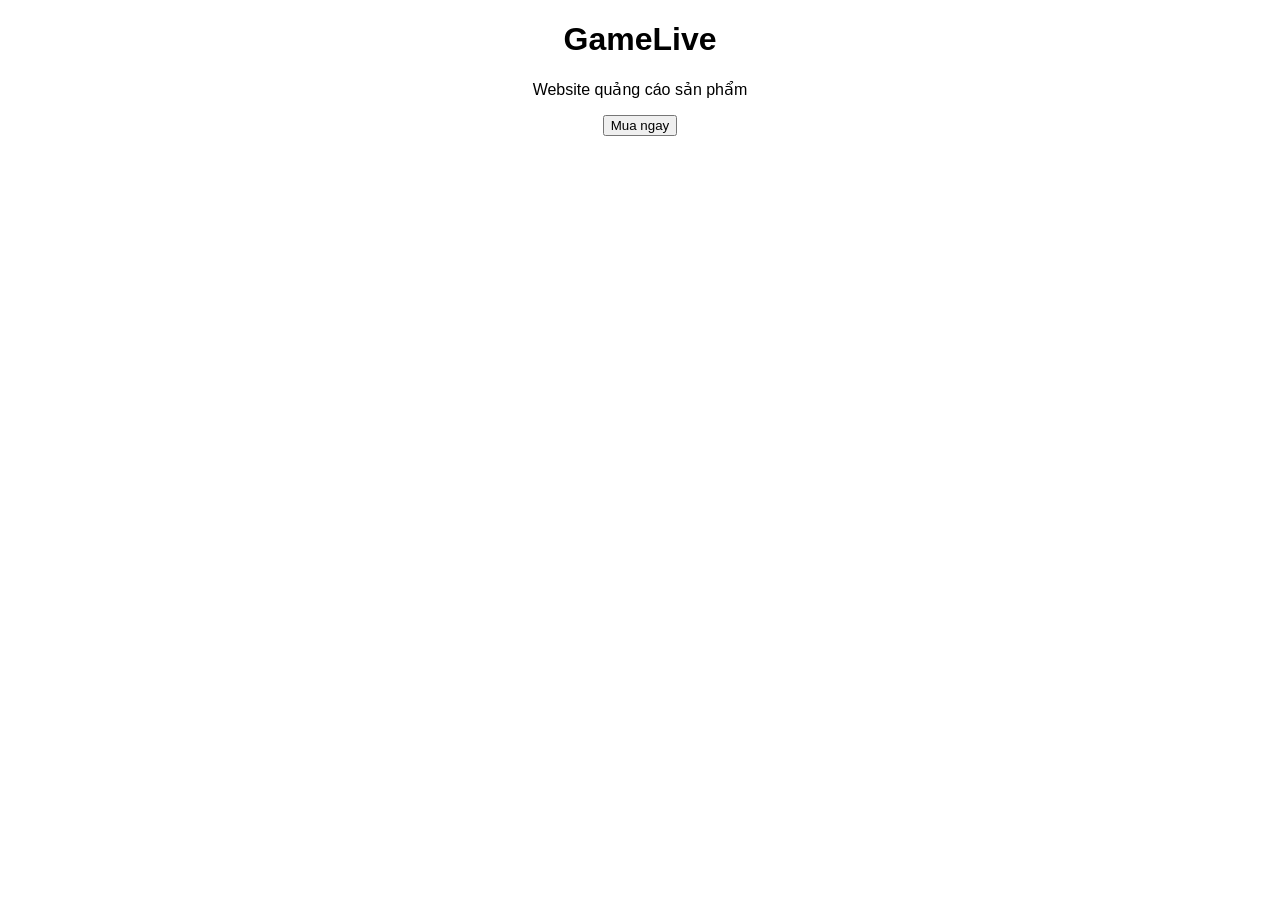
==== index.html @ 89343758 "Add files via upload" ====
<!DOCTYPE html>
<html>
<head>
  <meta charset="utf-8">
  <title>GameLive</title>
</head>
<body style="text-align:center;font-family:Arial;">
  <h1>GameLive</h1>
  <p>Website quảng cáo sản phẩm</p>
  <button onclick="alert('Liên hệ Zalo')">Mua ngay</button>
</body>
</html>
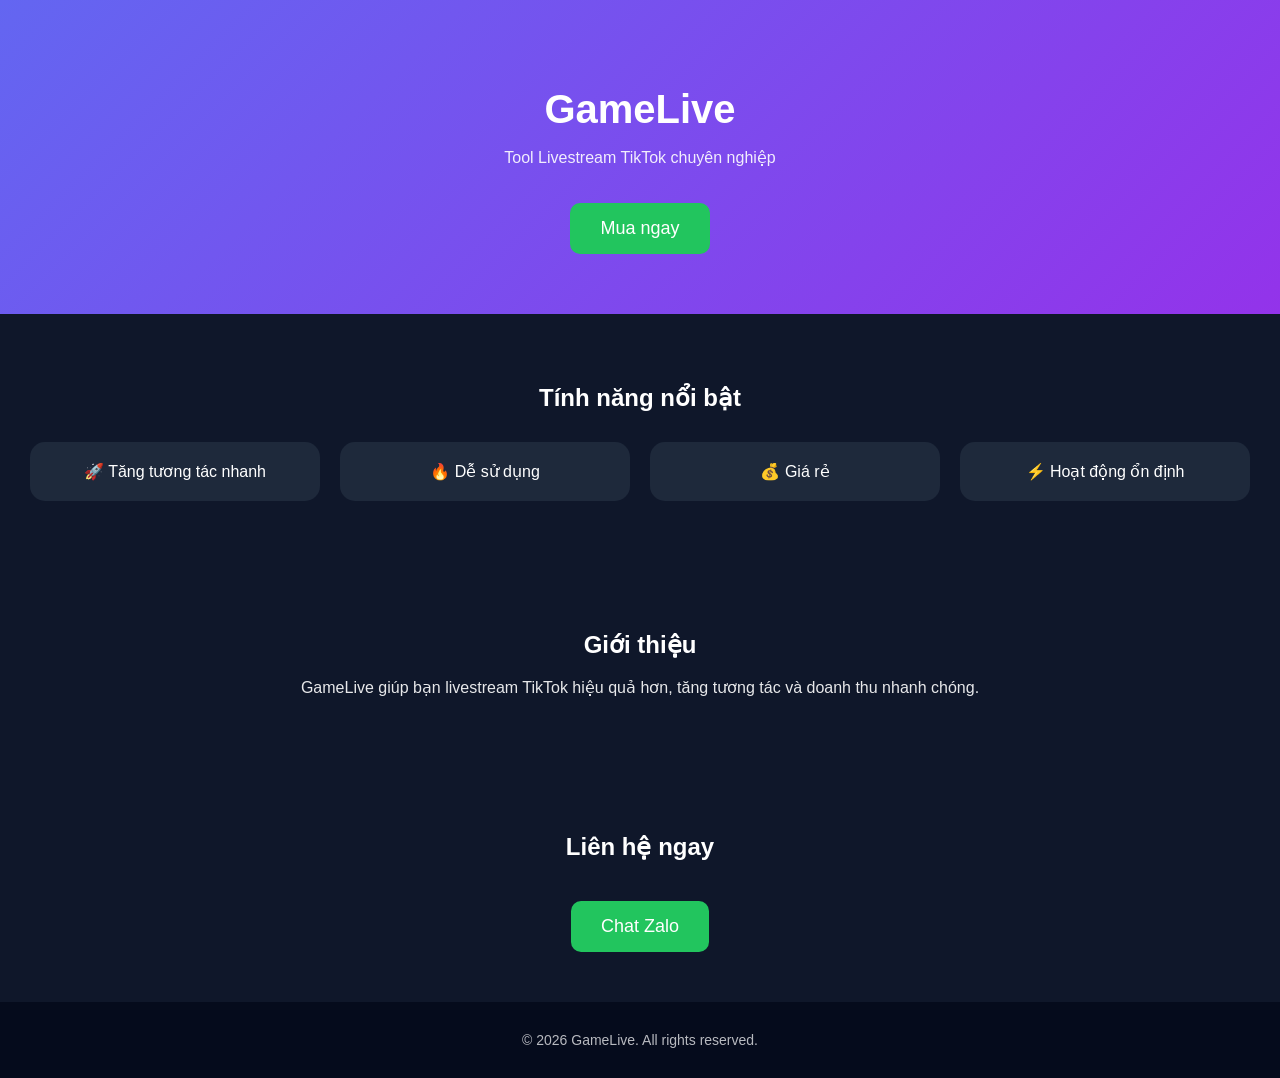
==== commit 8afbcb8c: "Revamp index.html for GameLive website Updated the HTML structure and added styles for a modern layo" ====
--- a/index.html
+++ b/index.html
@@ -1,12 +1,111 @@
 <!DOCTYPE html>
-<html>
+<html lang="vi">
 <head>
-  <meta charset="utf-8">
-  <title>GameLive</title>
+<meta charset="UTF-8">
+<meta name="viewport" content="width=device-width, initial-scale=1.0">
+<title>GameLive - Tool Livestream TikTok</title>
+
+<style>
+body {
+  margin: 0;
+  font-family: Arial, sans-serif;
+  background: #0f172a;
+  color: white;
+  text-align: center;
+}
+
+header {
+  padding: 60px 20px;
+  background: linear-gradient(135deg, #6366f1, #9333ea);
+}
+
+h1 {
+  font-size: 40px;
+  margin-bottom: 10px;
+}
+
+p {
+  opacity: 0.9;
+}
+
+.btn {
+  display: inline-block;
+  margin-top: 20px;
+  padding: 15px 30px;
+  background: #22c55e;
+  color: white;
+  border-radius: 10px;
+  text-decoration: none;
+  font-size: 18px;
+  transition: 0.3s;
+}
+
+.btn:hover {
+  background: #16a34a;
+}
+
+.section {
+  padding: 50px 20px;
+}
+
+.box {
+  background: #1e293b;
+  padding: 20px;
+  margin: 10px;
+  border-radius: 15px;
+}
+
+.features {
+  display: flex;
+  flex-wrap: wrap;
+  justify-content: center;
+}
+
+.features .box {
+  width: 250px;
+}
+
+footer {
+  padding: 30px;
+  background: #020617;
+  font-size: 14px;
+  opacity: 0.7;
+}
+</style>
 </head>
-<body style="text-align:center;font-family:Arial;">
+
+<body>
+
+<header>
   <h1>GameLive</h1>
-  <p>Website quảng cáo sản phẩm</p>
-  <button onclick="alert('Liên hệ Zalo')">Mua ngay</button>
+  <p>Tool Livestream TikTok chuyên nghiệp</p>
+  <a class="btn" href="https://zalo.me/YOUR_ZALO">Mua ngay</a>
+</header>
+
+<section class="section">
+  <h2>Tính năng nổi bật</h2>
+
+  <div class="features">
+    <div class="box">🚀 Tăng tương tác nhanh</div>
+    <div class="box">🔥 Dễ sử dụng</div>
+    <div class="box">💰 Giá rẻ</div>
+    <div class="box">⚡ Hoạt động ổn định</div>
+  </div>
+</section>
+
+<section class="section">
+  <h2>Giới thiệu</h2>
+  <p>GameLive giúp bạn livestream TikTok hiệu quả hơn, tăng tương tác và doanh thu nhanh chóng.</p>
+</section>
+
+<section class="section">
+  <h2>Liên hệ ngay</h2>
+  <a class="btn" href="https://zalo.me/YOUR_ZALO">Chat Zalo</a>
+</section>
+
+<footer>
+  © 2026 GameLive. All rights reserved.
+</footer>
+
 </body>
-</html>+</html>
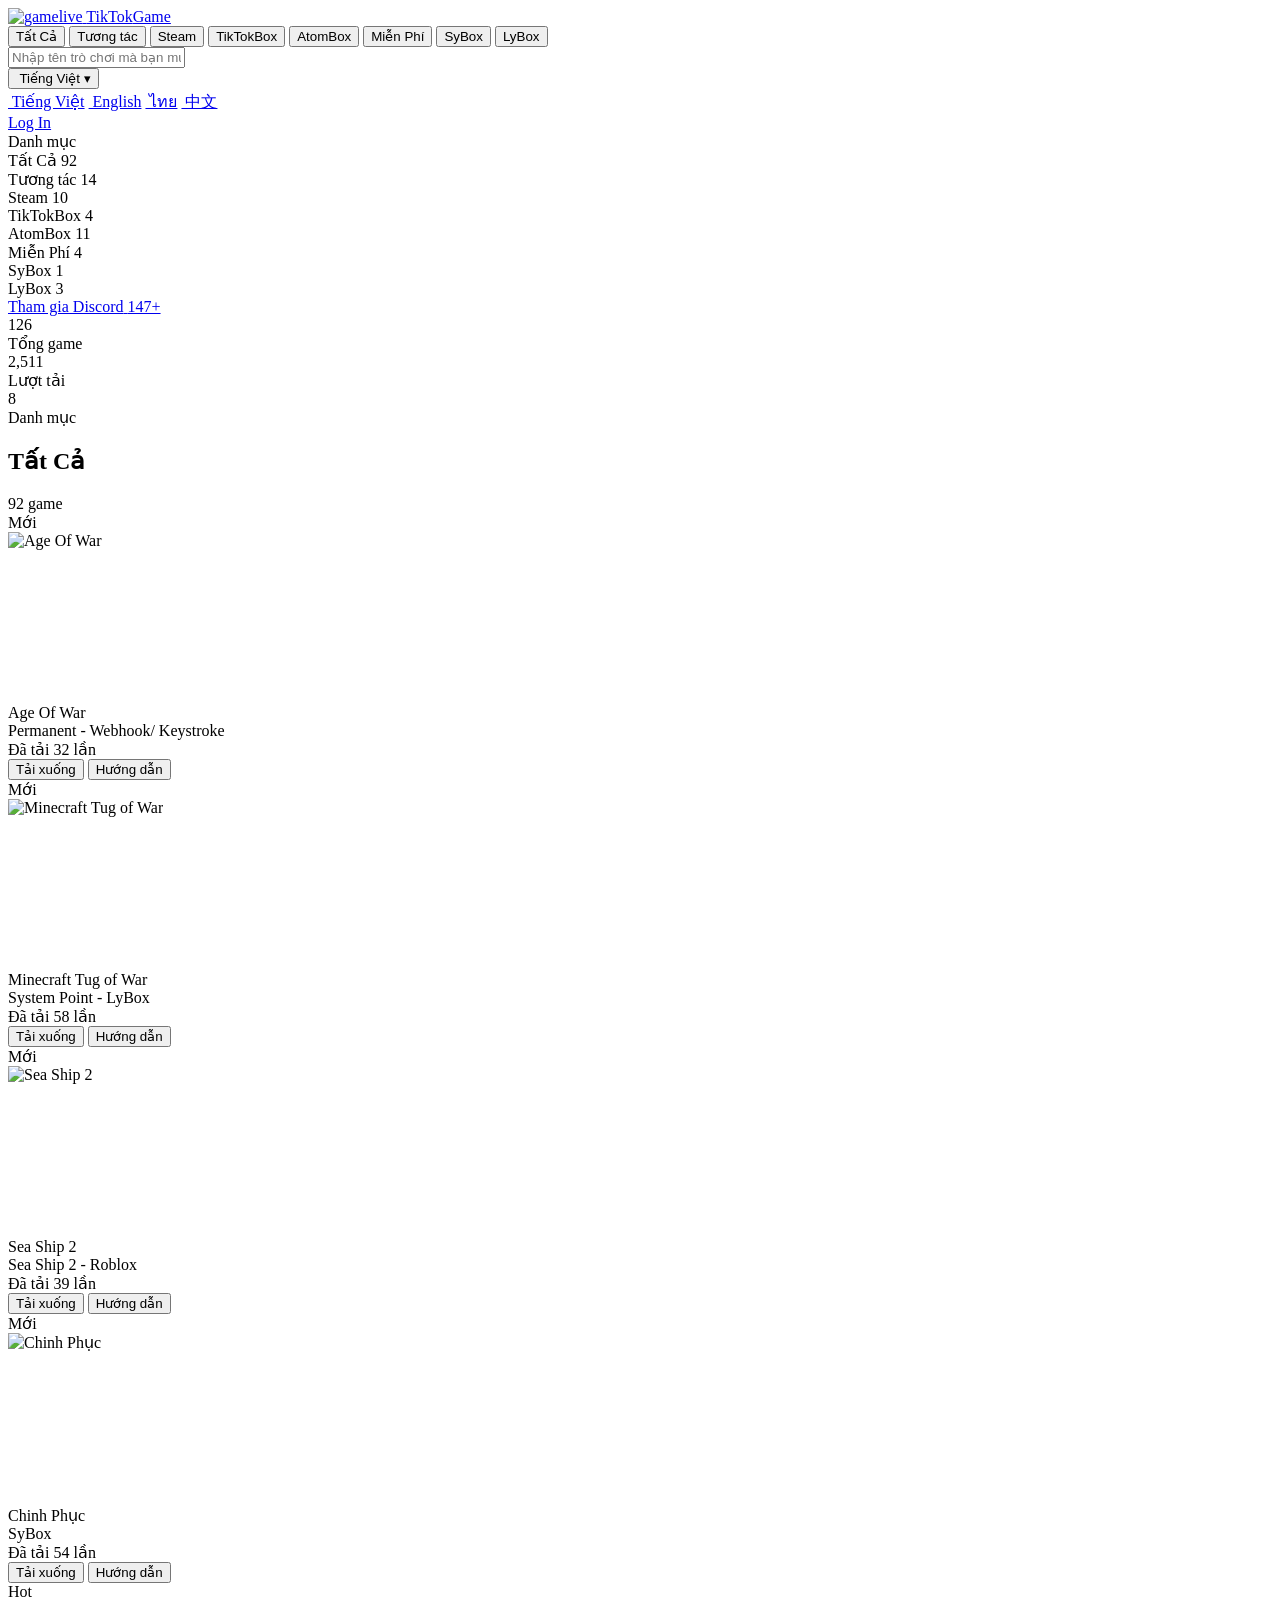
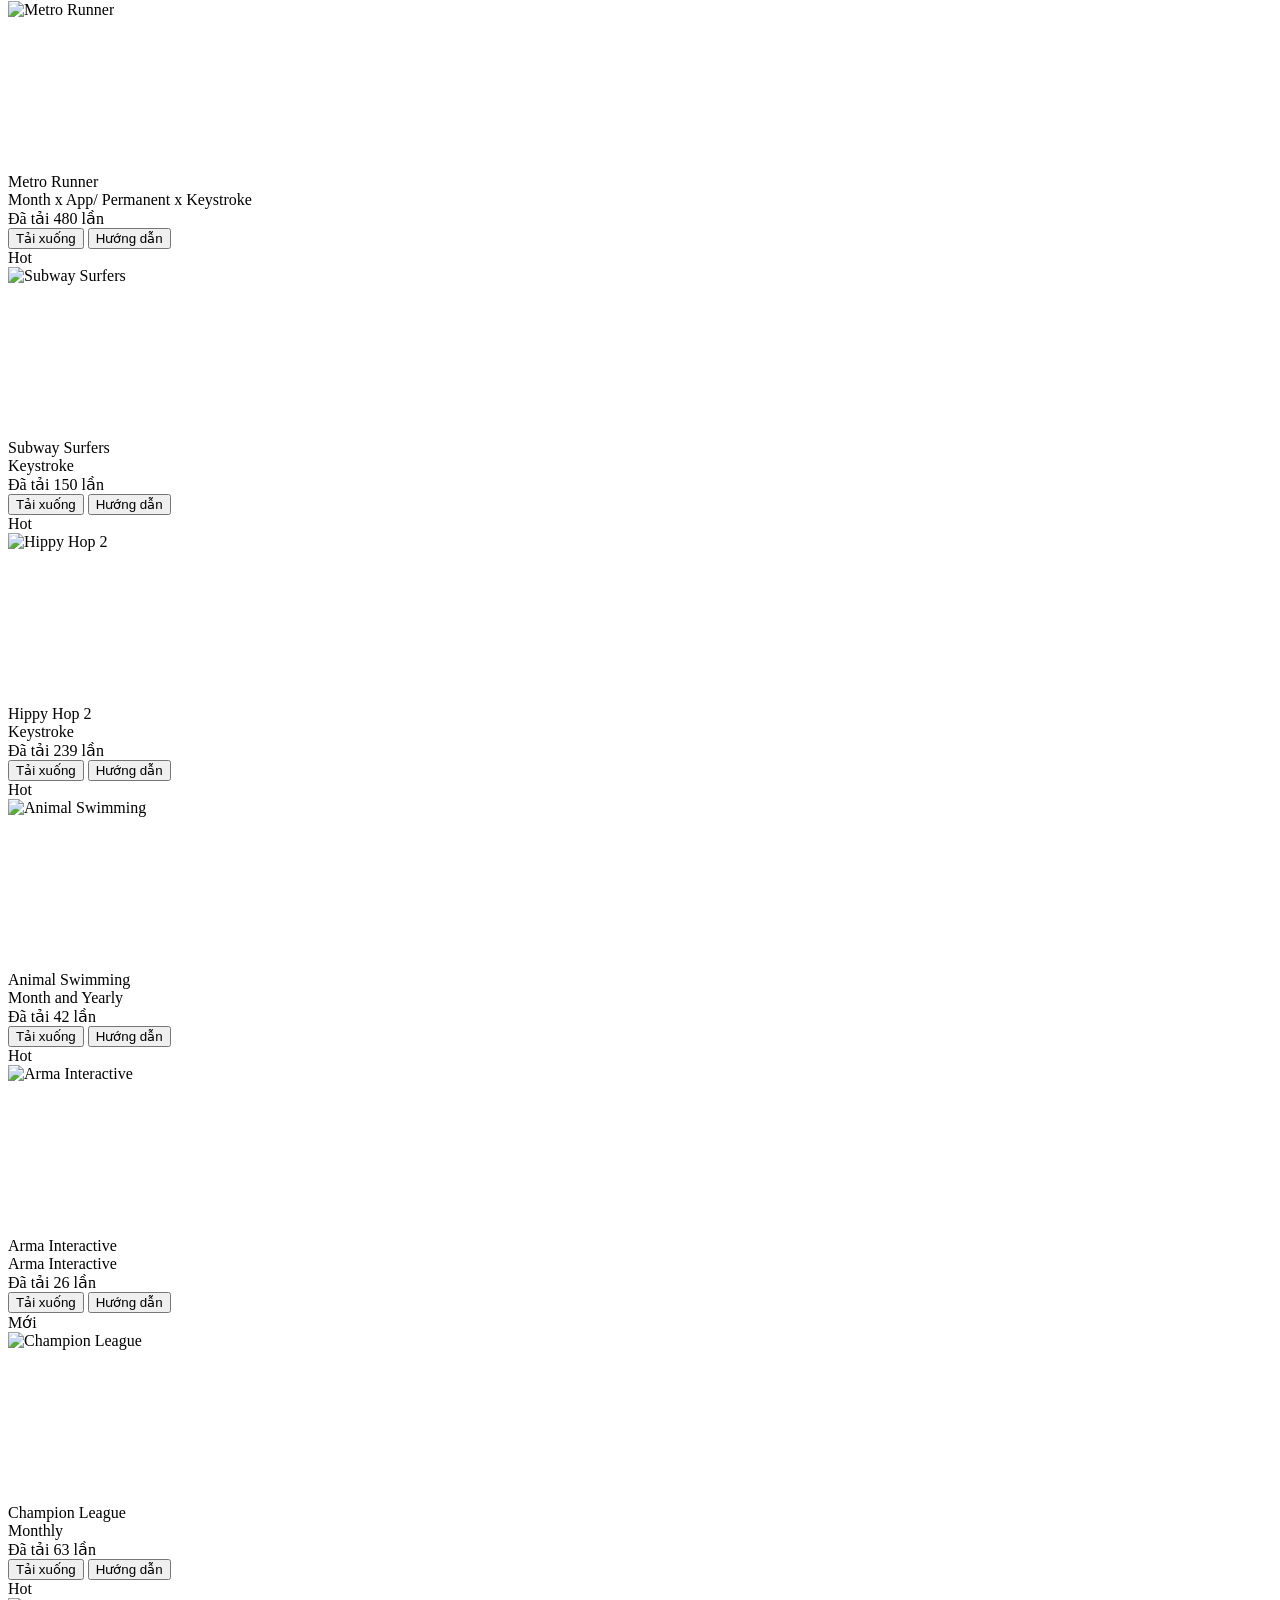
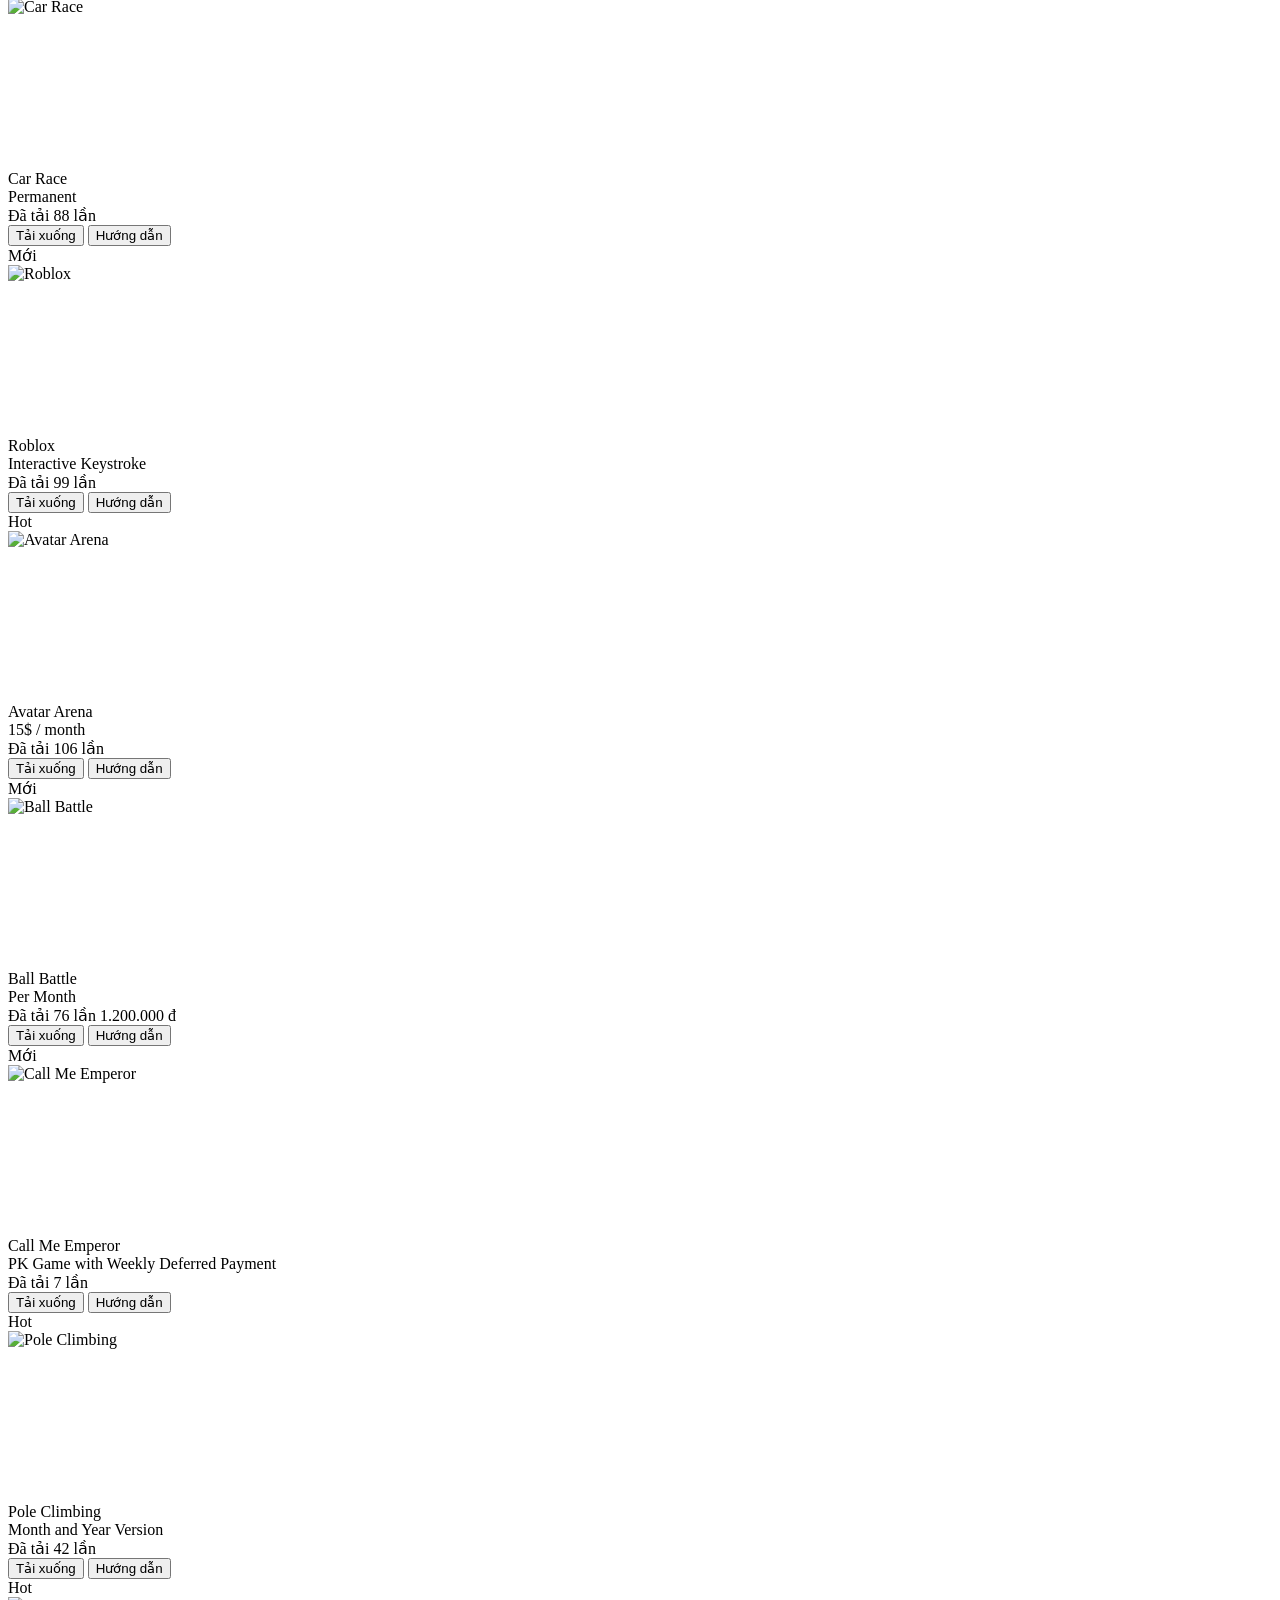
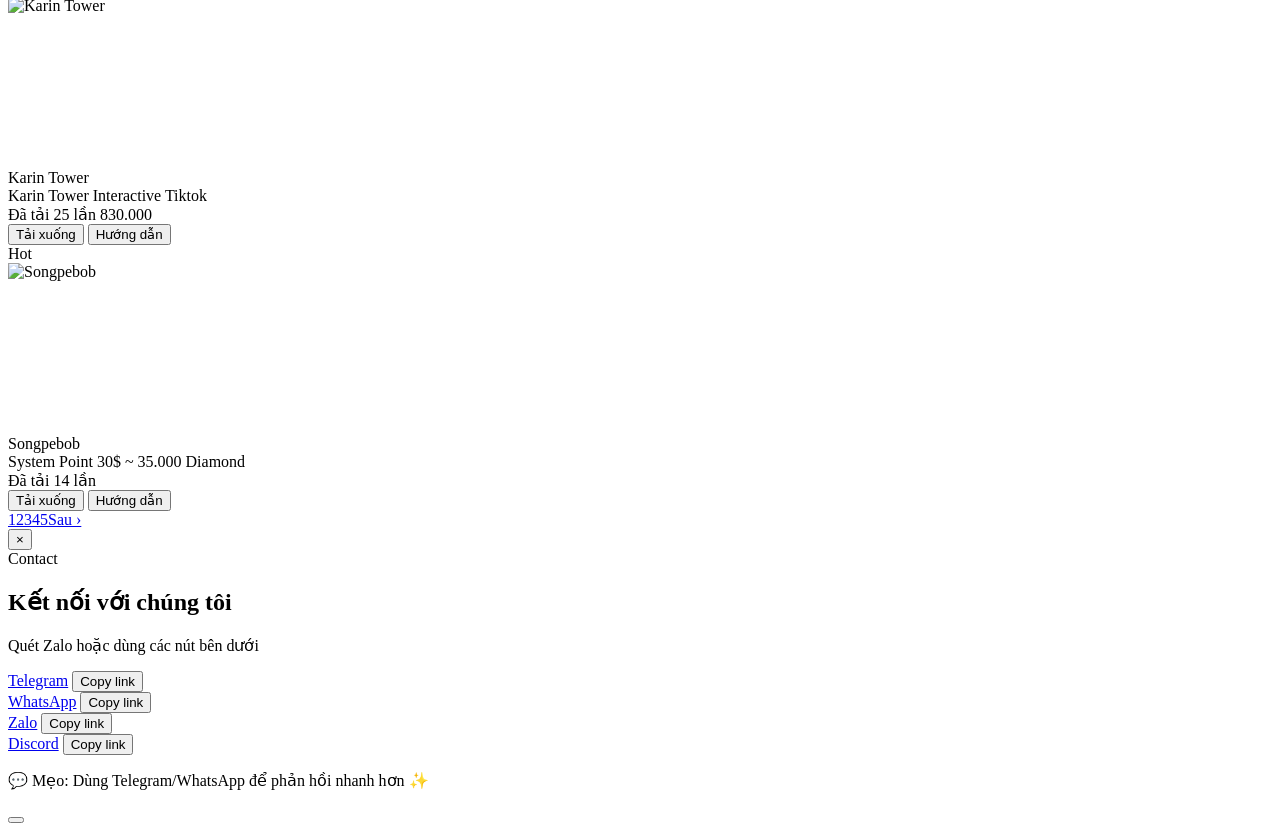
==== commit 1b986405: "FF DF" ====
--- a/index.html
+++ b/index.html
@@ -1,111 +1,1760 @@
-<!DOCTYPE html>
-<html lang="vi">
-<head>
-<meta charset="UTF-8">
-<meta name="viewport" content="width=device-width, initial-scale=1.0">
-<title>GameLive - Tool Livestream TikTok</title>
-
-<style>
-body {
-  margin: 0;
-  font-family: Arial, sans-serif;
-  background: #0f172a;
-  color: white;
-  text-align: center;
-}
-
-header {
-  padding: 60px 20px;
-  background: linear-gradient(135deg, #6366f1, #9333ea);
-}
-
-h1 {
-  font-size: 40px;
-  margin-bottom: 10px;
-}
-
-p {
-  opacity: 0.9;
-}
-
-.btn {
-  display: inline-block;
-  margin-top: 20px;
-  padding: 15px 30px;
-  background: #22c55e;
-  color: white;
-  border-radius: 10px;
-  text-decoration: none;
-  font-size: 18px;
-  transition: 0.3s;
-}
-
-.btn:hover {
-  background: #16a34a;
-}
-
-.section {
-  padding: 50px 20px;
-}
-
-.box {
-  background: #1e293b;
-  padding: 20px;
-  margin: 10px;
-  border-radius: 15px;
-}
-
-.features {
-  display: flex;
-  flex-wrap: wrap;
-  justify-content: center;
-}
-
-.features .box {
-  width: 250px;
-}
-
-footer {
-  padding: 30px;
-  background: #020617;
-  font-size: 14px;
-  opacity: 0.7;
-}
-</style>
-</head>
-
-<body>
-
-<header>
-  <h1>GameLive</h1>
-  <p>Tool Livestream TikTok chuyên nghiệp</p>
-  <a class="btn" href="https://zalo.me/YOUR_ZALO">Mua ngay</a>
-</header>
-
-<section class="section">
-  <h2>Tính năng nổi bật</h2>
-
-  <div class="features">
-    <div class="box">🚀 Tăng tương tác nhanh</div>
-    <div class="box">🔥 Dễ sử dụng</div>
-    <div class="box">💰 Giá rẻ</div>
-    <div class="box">⚡ Hoạt động ổn định</div>
-  </div>
-</section>
-
-<section class="section">
-  <h2>Giới thiệu</h2>
-  <p>GameLive giúp bạn livestream TikTok hiệu quả hơn, tăng tương tác và doanh thu nhanh chóng.</p>
-</section>
-
-<section class="section">
-  <h2>Liên hệ ngay</h2>
-  <a class="btn" href="https://zalo.me/YOUR_ZALO">Chat Zalo</a>
-</section>
-
-<footer>
-  © 2026 GameLive. All rights reserved.
-</footer>
-
-</body>
-</html>
+<!DOCTYPE html>
+<!-- saved from url=(0035)https://gamelive.vn/?category=all -->
+<html lang="vi" data-yd-content-ready="true"><head><meta http-equiv="Content-Type" content="text/html; charset=UTF-8">
+
+<meta name="viewport" content="width=device-width, initial-scale=1, maximum-scale=5, user-scalable=yes">
+<meta name="theme-color" content="#0a0e17">
+<title>TikTok Interactive Games - Play &amp; Stream Together</title>
+<meta name="description" content="Discover fun and engaging interactive games on TikTok - where streamers and audiences play together in real time.">
+<meta property="og:url" content="https://gamelive.vn">
+<meta property="og:type" content="website">
+<meta property="og:title" content="TikTok Interactive Games">
+<link rel="preconnect" href="https://cdnjs.cloudflare.com/">
+<link rel="preconnect" href="https://fonts.googleapis.com/">
+<link href="https://gamelive.vn/images/favicon.ico" rel="icon" type="image/x-icon">
+<link href="./TikTok Interactive Games - Play &amp; Stream Together_files/all.min.css" rel="stylesheet">
+<link href="./TikTok Interactive Games - Play &amp; Stream Together_files/contact-popup.css" rel="stylesheet">
+<link href="./TikTok Interactive Games - Play &amp; Stream Together_files/css2" rel="stylesheet">
+<link href="./TikTok Interactive Games - Play &amp; Stream Together_files/theme-pro.css" rel="stylesheet">
+<style>
+:root { --accent: #00d4aa; }
+* { box-sizing: border-box; -webkit-tap-highlight-color: transparent; }
+</style>
+<script src="chrome-extension://oglffgiaiekgeicdgkdlnlkhliajdlja/injectScript.js"></script><style>body.swal2-shown:not(.swal2-no-backdrop,.swal2-toast-shown){overflow:hidden}body.swal2-height-auto{height:auto !important}body.swal2-no-backdrop .swal2-container{background-color:rgba(0,0,0,0) !important;pointer-events:none}body.swal2-no-backdrop .swal2-container .swal2-popup{pointer-events:all}body.swal2-no-backdrop .swal2-container .swal2-modal{box-shadow:0 0 10px rgba(0,0,0,.4)}body.swal2-toast-shown .swal2-container{box-sizing:border-box;width:360px;max-width:100%;background-color:rgba(0,0,0,0);pointer-events:none}body.swal2-toast-shown .swal2-container.swal2-top{inset:0 auto auto 50%;transform:translateX(-50%)}body.swal2-toast-shown .swal2-container.swal2-top-end,body.swal2-toast-shown .swal2-container.swal2-top-right{inset:0 0 auto auto}body.swal2-toast-shown .swal2-container.swal2-top-start,body.swal2-toast-shown .swal2-container.swal2-top-left{inset:0 auto auto 0}body.swal2-toast-shown .swal2-container.swal2-center-start,body.swal2-toast-shown .swal2-container.swal2-center-left{inset:50% auto auto 0;transform:translateY(-50%)}body.swal2-toast-shown .swal2-container.swal2-center{inset:50% auto auto 50%;transform:translate(-50%, -50%)}body.swal2-toast-shown .swal2-container.swal2-center-end,body.swal2-toast-shown .swal2-container.swal2-center-right{inset:50% 0 auto auto;transform:translateY(-50%)}body.swal2-toast-shown .swal2-container.swal2-bottom-start,body.swal2-toast-shown .swal2-container.swal2-bottom-left{inset:auto auto 0 0}body.swal2-toast-shown .swal2-container.swal2-bottom{inset:auto auto 0 50%;transform:translateX(-50%)}body.swal2-toast-shown .swal2-container.swal2-bottom-end,body.swal2-toast-shown .swal2-container.swal2-bottom-right{inset:auto 0 0 auto}@media print{body.swal2-shown:not(.swal2-no-backdrop,.swal2-toast-shown){overflow-y:scroll !important}body.swal2-shown:not(.swal2-no-backdrop,.swal2-toast-shown)>[aria-hidden=true]{display:none}body.swal2-shown:not(.swal2-no-backdrop,.swal2-toast-shown) .swal2-container{position:static !important}}div:where(.swal2-container){display:grid;position:fixed;z-index:1060;inset:0;box-sizing:border-box;grid-template-areas:"top-start     top            top-end" "center-start  center         center-end" "bottom-start  bottom-center  bottom-end";grid-template-rows:minmax(min-content, auto) minmax(min-content, auto) minmax(min-content, auto);height:100%;padding:.625em;overflow-x:hidden;transition:background-color .1s;-webkit-overflow-scrolling:touch}div:where(.swal2-container).swal2-backdrop-show,div:where(.swal2-container).swal2-noanimation{background:rgba(0,0,0,.4)}div:where(.swal2-container).swal2-backdrop-hide{background:rgba(0,0,0,0) !important}div:where(.swal2-container).swal2-top-start,div:where(.swal2-container).swal2-center-start,div:where(.swal2-container).swal2-bottom-start{grid-template-columns:minmax(0, 1fr) auto auto}div:where(.swal2-container).swal2-top,div:where(.swal2-container).swal2-center,div:where(.swal2-container).swal2-bottom{grid-template-columns:auto minmax(0, 1fr) auto}div:where(.swal2-container).swal2-top-end,div:where(.swal2-container).swal2-center-end,div:where(.swal2-container).swal2-bottom-end{grid-template-columns:auto auto minmax(0, 1fr)}div:where(.swal2-container).swal2-top-start>.swal2-popup{align-self:start}div:where(.swal2-container).swal2-top>.swal2-popup{grid-column:2;place-self:start center}div:where(.swal2-container).swal2-top-end>.swal2-popup,div:where(.swal2-container).swal2-top-right>.swal2-popup{grid-column:3;place-self:start end}div:where(.swal2-container).swal2-center-start>.swal2-popup,div:where(.swal2-container).swal2-center-left>.swal2-popup{grid-row:2;align-self:center}div:where(.swal2-container).swal2-center>.swal2-popup{grid-column:2;grid-row:2;place-self:center center}div:where(.swal2-container).swal2-center-end>.swal2-popup,div:where(.swal2-container).swal2-center-right>.swal2-popup{grid-column:3;grid-row:2;place-self:center end}div:where(.swal2-container).swal2-bottom-start>.swal2-popup,div:where(.swal2-container).swal2-bottom-left>.swal2-popup{grid-column:1;grid-row:3;align-self:end}div:where(.swal2-container).swal2-bottom>.swal2-popup{grid-column:2;grid-row:3;place-self:end center}div:where(.swal2-container).swal2-bottom-end>.swal2-popup,div:where(.swal2-container).swal2-bottom-right>.swal2-popup{grid-column:3;grid-row:3;place-self:end end}div:where(.swal2-container).swal2-grow-row>.swal2-popup,div:where(.swal2-container).swal2-grow-fullscreen>.swal2-popup{grid-column:1/4;width:100%}div:where(.swal2-container).swal2-grow-column>.swal2-popup,div:where(.swal2-container).swal2-grow-fullscreen>.swal2-popup{grid-row:1/4;align-self:stretch}div:where(.swal2-container).swal2-no-transition{transition:none !important}div:where(.swal2-container) div:where(.swal2-popup){display:none;position:relative;box-sizing:border-box;grid-template-columns:minmax(0, 100%);width:32em;max-width:100%;padding:0 0 1.25em;border:none;border-radius:5px;background:#fff;color:hsl(0,0%,33%);font-family:inherit;font-size:1rem}div:where(.swal2-container) div:where(.swal2-popup):focus{outline:none}div:where(.swal2-container) div:where(.swal2-popup).swal2-loading{overflow-y:hidden}div:where(.swal2-container) div:where(.swal2-popup).swal2-draggable{cursor:grab}div:where(.swal2-container) div:where(.swal2-popup).swal2-draggable div:where(.swal2-icon){cursor:grab}div:where(.swal2-container) div:where(.swal2-popup).swal2-dragging{cursor:grabbing}div:where(.swal2-container) div:where(.swal2-popup).swal2-dragging div:where(.swal2-icon){cursor:grabbing}div:where(.swal2-container) h2:where(.swal2-title){position:relative;max-width:100%;margin:0;padding:.8em 1em 0;color:inherit;font-size:1.875em;font-weight:600;text-align:center;text-transform:none;word-wrap:break-word;cursor:initial}div:where(.swal2-container) div:where(.swal2-actions){display:flex;z-index:1;box-sizing:border-box;flex-wrap:wrap;align-items:center;justify-content:center;width:auto;margin:1.25em auto 0;padding:0}div:where(.swal2-container) div:where(.swal2-actions):not(.swal2-loading) .swal2-styled[disabled]{opacity:.4}div:where(.swal2-container) div:where(.swal2-actions):not(.swal2-loading) .swal2-styled:hover{background-image:linear-gradient(rgba(0, 0, 0, 0.1), rgba(0, 0, 0, 0.1))}div:where(.swal2-container) div:where(.swal2-actions):not(.swal2-loading) .swal2-styled:active{background-image:linear-gradient(rgba(0, 0, 0, 0.2), rgba(0, 0, 0, 0.2))}div:where(.swal2-container) div:where(.swal2-loader){display:none;align-items:center;justify-content:center;width:2.2em;height:2.2em;margin:0 1.875em;animation:swal2-rotate-loading 1.5s linear 0s infinite normal;border-width:.25em;border-style:solid;border-radius:100%;border-color:#2778c4 rgba(0,0,0,0) #2778c4 rgba(0,0,0,0)}div:where(.swal2-container) button:where(.swal2-styled){margin:.3125em;padding:.625em 1.1em;transition:box-shadow .1s;box-shadow:0 0 0 3px rgba(0,0,0,0);font-weight:500}div:where(.swal2-container) button:where(.swal2-styled):not([disabled]){cursor:pointer}div:where(.swal2-container) button:where(.swal2-styled):where(.swal2-confirm){border:0;border-radius:.25em;background:initial;background-color:#7066e0;color:#fff;font-size:1em}div:where(.swal2-container) button:where(.swal2-styled):where(.swal2-confirm):focus-visible{box-shadow:0 0 0 3px rgba(112,102,224,.5)}div:where(.swal2-container) button:where(.swal2-styled):where(.swal2-deny){border:0;border-radius:.25em;background:initial;background-color:#dc3741;color:#fff;font-size:1em}div:where(.swal2-container) button:where(.swal2-styled):where(.swal2-deny):focus-visible{box-shadow:0 0 0 3px rgba(220,55,65,.5)}div:where(.swal2-container) button:where(.swal2-styled):where(.swal2-cancel){border:0;border-radius:.25em;background:initial;background-color:#6e7881;color:#fff;font-size:1em}div:where(.swal2-container) button:where(.swal2-styled):where(.swal2-cancel):focus-visible{box-shadow:0 0 0 3px rgba(110,120,129,.5)}div:where(.swal2-container) button:where(.swal2-styled).swal2-default-outline:focus-visible{box-shadow:0 0 0 3px rgba(100,150,200,.5)}div:where(.swal2-container) button:where(.swal2-styled):focus-visible{outline:none}div:where(.swal2-container) button:where(.swal2-styled)::-moz-focus-inner{border:0}div:where(.swal2-container) div:where(.swal2-footer){margin:1em 0 0;padding:1em 1em 0;border-top:1px solid #eee;color:inherit;font-size:1em;text-align:center;cursor:initial}div:where(.swal2-container) .swal2-timer-progress-bar-container{position:absolute;right:0;bottom:0;left:0;grid-column:auto !important;overflow:hidden;border-bottom-right-radius:5px;border-bottom-left-radius:5px}div:where(.swal2-container) div:where(.swal2-timer-progress-bar){width:100%;height:.25em;background:rgba(0,0,0,.2)}div:where(.swal2-container) img:where(.swal2-image){max-width:100%;margin:2em auto 1em;cursor:initial}div:where(.swal2-container) button:where(.swal2-close){z-index:2;align-items:center;justify-content:center;width:1.2em;height:1.2em;margin-top:0;margin-right:0;margin-bottom:-1.2em;padding:0;overflow:hidden;transition:color .1s,box-shadow .1s;border:none;border-radius:5px;background:rgba(0,0,0,0);color:#ccc;font-family:monospace;font-size:2.5em;cursor:pointer;justify-self:end}div:where(.swal2-container) button:where(.swal2-close):hover{transform:none;background:rgba(0,0,0,0);color:#f27474}div:where(.swal2-container) button:where(.swal2-close):focus-visible{outline:none;box-shadow:inset 0 0 0 3px rgba(100,150,200,.5)}div:where(.swal2-container) button:where(.swal2-close)::-moz-focus-inner{border:0}div:where(.swal2-container) div:where(.swal2-html-container){z-index:1;justify-content:center;margin:0;padding:1em 1.6em .3em;overflow:auto;color:inherit;font-size:1.125em;font-weight:normal;line-height:normal;text-align:center;word-wrap:break-word;word-break:break-word;cursor:initial}div:where(.swal2-container) input:where(.swal2-input),div:where(.swal2-container) input:where(.swal2-file),div:where(.swal2-container) textarea:where(.swal2-textarea),div:where(.swal2-container) select:where(.swal2-select),div:where(.swal2-container) div:where(.swal2-radio),div:where(.swal2-container) label:where(.swal2-checkbox){margin:1em 2em 3px}div:where(.swal2-container) input:where(.swal2-input),div:where(.swal2-container) input:where(.swal2-file),div:where(.swal2-container) textarea:where(.swal2-textarea){box-sizing:border-box;width:auto;transition:border-color .1s,box-shadow .1s;border:1px solid hsl(0,0%,85%);border-radius:.1875em;background:rgba(0,0,0,0);box-shadow:inset 0 1px 1px rgba(0,0,0,.06),0 0 0 3px rgba(0,0,0,0);color:inherit;font-size:1.125em}div:where(.swal2-container) input:where(.swal2-input).swal2-inputerror,div:where(.swal2-container) input:where(.swal2-file).swal2-inputerror,div:where(.swal2-container) textarea:where(.swal2-textarea).swal2-inputerror{border-color:#f27474 !important;box-shadow:0 0 2px #f27474 !important}div:where(.swal2-container) input:where(.swal2-input):focus,div:where(.swal2-container) input:where(.swal2-file):focus,div:where(.swal2-container) textarea:where(.swal2-textarea):focus{border:1px solid #b4dbed;outline:none;box-shadow:inset 0 1px 1px rgba(0,0,0,.06),0 0 0 3px rgba(100,150,200,.5)}div:where(.swal2-container) input:where(.swal2-input)::placeholder,div:where(.swal2-container) input:where(.swal2-file)::placeholder,div:where(.swal2-container) textarea:where(.swal2-textarea)::placeholder{color:#ccc}div:where(.swal2-container) .swal2-range{margin:1em 2em 3px;background:#fff}div:where(.swal2-container) .swal2-range input{width:80%}div:where(.swal2-container) .swal2-range output{width:20%;color:inherit;font-weight:600;text-align:center}div:where(.swal2-container) .swal2-range input,div:where(.swal2-container) .swal2-range output{height:2.625em;padding:0;font-size:1.125em;line-height:2.625em}div:where(.swal2-container) .swal2-input{height:2.625em;padding:0 .75em}div:where(.swal2-container) .swal2-file{width:75%;margin-right:auto;margin-left:auto;background:rgba(0,0,0,0);font-size:1.125em}div:where(.swal2-container) .swal2-textarea{height:6.75em;padding:.75em}div:where(.swal2-container) .swal2-select{min-width:50%;max-width:100%;padding:.375em .625em;background:rgba(0,0,0,0);color:inherit;font-size:1.125em}div:where(.swal2-container) .swal2-radio,div:where(.swal2-container) .swal2-checkbox{align-items:center;justify-content:center;background:#fff;color:inherit}div:where(.swal2-container) .swal2-radio label,div:where(.swal2-container) .swal2-checkbox label{margin:0 .6em;font-size:1.125em}div:where(.swal2-container) .swal2-radio input,div:where(.swal2-container) .swal2-checkbox input{flex-shrink:0;margin:0 .4em}div:where(.swal2-container) label:where(.swal2-input-label){display:flex;justify-content:center;margin:1em auto 0}div:where(.swal2-container) div:where(.swal2-validation-message){align-items:center;justify-content:center;margin:1em 0 0;padding:.625em;overflow:hidden;background:hsl(0,0%,94%);color:#666;font-size:1em;font-weight:300}div:where(.swal2-container) div:where(.swal2-validation-message)::before{content:"!";display:inline-block;width:1.5em;min-width:1.5em;height:1.5em;margin:0 .625em;border-radius:50%;background-color:#f27474;color:#fff;font-weight:600;line-height:1.5em;text-align:center}div:where(.swal2-container) .swal2-progress-steps{flex-wrap:wrap;align-items:center;max-width:100%;margin:1.25em auto;padding:0;background:rgba(0,0,0,0);font-weight:600}div:where(.swal2-container) .swal2-progress-steps li{display:inline-block;position:relative}div:where(.swal2-container) .swal2-progress-steps .swal2-progress-step{z-index:20;flex-shrink:0;width:2em;height:2em;border-radius:2em;background:#2778c4;color:#fff;line-height:2em;text-align:center}div:where(.swal2-container) .swal2-progress-steps .swal2-progress-step.swal2-active-progress-step{background:#2778c4}div:where(.swal2-container) .swal2-progress-steps .swal2-progress-step.swal2-active-progress-step~.swal2-progress-step{background:#add8e6;color:#fff}div:where(.swal2-container) .swal2-progress-steps .swal2-progress-step.swal2-active-progress-step~.swal2-progress-step-line{background:#add8e6}div:where(.swal2-container) .swal2-progress-steps .swal2-progress-step-line{z-index:10;flex-shrink:0;width:2.5em;height:.4em;margin:0 -1px;background:#2778c4}div:where(.swal2-icon){position:relative;box-sizing:content-box;justify-content:center;width:5em;height:5em;margin:2.5em auto .6em;border:.25em solid rgba(0,0,0,0);border-radius:50%;border-color:#000;font-family:inherit;line-height:5em;cursor:default;user-select:none}div:where(.swal2-icon) .swal2-icon-content{display:flex;align-items:center;font-size:3.75em}div:where(.swal2-icon).swal2-error{border-color:#f27474;color:#f27474}div:where(.swal2-icon).swal2-error .swal2-x-mark{position:relative;flex-grow:1}div:where(.swal2-icon).swal2-error [class^=swal2-x-mark-line]{display:block;position:absolute;top:2.3125em;width:2.9375em;height:.3125em;border-radius:.125em;background-color:#f27474}div:where(.swal2-icon).swal2-error [class^=swal2-x-mark-line][class$=left]{left:1.0625em;transform:rotate(45deg)}div:where(.swal2-icon).swal2-error [class^=swal2-x-mark-line][class$=right]{right:1em;transform:rotate(-45deg)}div:where(.swal2-icon).swal2-error.swal2-icon-show{animation:swal2-animate-error-icon .5s}div:where(.swal2-icon).swal2-error.swal2-icon-show .swal2-x-mark{animation:swal2-animate-error-x-mark .5s}div:where(.swal2-icon).swal2-warning{border-color:rgb(249.95234375,205.965625,167.74765625);color:#f8bb86}div:where(.swal2-icon).swal2-warning.swal2-icon-show{animation:swal2-animate-error-icon .5s}div:where(.swal2-icon).swal2-warning.swal2-icon-show .swal2-icon-content{animation:swal2-animate-i-mark .5s}div:where(.swal2-icon).swal2-info{border-color:rgb(156.7033492823,224.2822966507,246.2966507177);color:#3fc3ee}div:where(.swal2-icon).swal2-info.swal2-icon-show{animation:swal2-animate-error-icon .5s}div:where(.swal2-icon).swal2-info.swal2-icon-show .swal2-icon-content{animation:swal2-animate-i-mark .8s}div:where(.swal2-icon).swal2-question{border-color:rgb(200.8064516129,217.9677419355,225.1935483871);color:#87adbd}div:where(.swal2-icon).swal2-question.swal2-icon-show{animation:swal2-animate-error-icon .5s}div:where(.swal2-icon).swal2-question.swal2-icon-show .swal2-icon-content{animation:swal2-animate-question-mark .8s}div:where(.swal2-icon).swal2-success{border-color:#a5dc86;color:#a5dc86}div:where(.swal2-icon).swal2-success [class^=swal2-success-circular-line]{position:absolute;width:3.75em;height:7.5em;border-radius:50%}div:where(.swal2-icon).swal2-success [class^=swal2-success-circular-line][class$=left]{top:-0.4375em;left:-2.0635em;transform:rotate(-45deg);transform-origin:3.75em 3.75em;border-radius:7.5em 0 0 7.5em}div:where(.swal2-icon).swal2-success [class^=swal2-success-circular-line][class$=right]{top:-0.6875em;left:1.875em;transform:rotate(-45deg);transform-origin:0 3.75em;border-radius:0 7.5em 7.5em 0}div:where(.swal2-icon).swal2-success .swal2-success-ring{position:absolute;z-index:2;top:-0.25em;left:-0.25em;box-sizing:content-box;width:100%;height:100%;border:.25em solid rgba(165,220,134,.3);border-radius:50%}div:where(.swal2-icon).swal2-success .swal2-success-fix{position:absolute;z-index:1;top:.5em;left:1.625em;width:.4375em;height:5.625em;transform:rotate(-45deg)}div:where(.swal2-icon).swal2-success [class^=swal2-success-line]{display:block;position:absolute;z-index:2;height:.3125em;border-radius:.125em;background-color:#a5dc86}div:where(.swal2-icon).swal2-success [class^=swal2-success-line][class$=tip]{top:2.875em;left:.8125em;width:1.5625em;transform:rotate(45deg)}div:where(.swal2-icon).swal2-success [class^=swal2-success-line][class$=long]{top:2.375em;right:.5em;width:2.9375em;transform:rotate(-45deg)}div:where(.swal2-icon).swal2-success.swal2-icon-show .swal2-success-line-tip{animation:swal2-animate-success-line-tip .75s}div:where(.swal2-icon).swal2-success.swal2-icon-show .swal2-success-line-long{animation:swal2-animate-success-line-long .75s}div:where(.swal2-icon).swal2-success.swal2-icon-show .swal2-success-circular-line-right{animation:swal2-rotate-success-circular-line 4.25s ease-in}[class^=swal2]{-webkit-tap-highlight-color:rgba(0,0,0,0)}.swal2-show{animation:swal2-show .3s}.swal2-hide{animation:swal2-hide .15s forwards}.swal2-noanimation{transition:none}.swal2-scrollbar-measure{position:absolute;top:-9999px;width:50px;height:50px;overflow:scroll}.swal2-rtl .swal2-close{margin-right:initial;margin-left:0}.swal2-rtl .swal2-timer-progress-bar{right:0;left:auto}.swal2-toast{box-sizing:border-box;grid-column:1/4 !important;grid-row:1/4 !important;grid-template-columns:min-content auto min-content;padding:1em;overflow-y:hidden;background:#fff;box-shadow:0 0 1px rgba(0,0,0,.075),0 1px 2px rgba(0,0,0,.075),1px 2px 4px rgba(0,0,0,.075),1px 3px 8px rgba(0,0,0,.075),2px 4px 16px rgba(0,0,0,.075);pointer-events:all}.swal2-toast>*{grid-column:2}.swal2-toast h2:where(.swal2-title){margin:.5em 1em;padding:0;font-size:1em;text-align:initial}.swal2-toast .swal2-loading{justify-content:center}.swal2-toast input:where(.swal2-input){height:2em;margin:.5em;font-size:1em}.swal2-toast .swal2-validation-message{font-size:1em}.swal2-toast div:where(.swal2-footer){margin:.5em 0 0;padding:.5em 0 0;font-size:.8em}.swal2-toast button:where(.swal2-close){grid-column:3/3;grid-row:1/99;align-self:center;width:.8em;height:.8em;margin:0;font-size:2em}.swal2-toast div:where(.swal2-html-container){margin:.5em 1em;padding:0;overflow:initial;font-size:1em;text-align:initial}.swal2-toast div:where(.swal2-html-container):empty{padding:0}.swal2-toast .swal2-loader{grid-column:1;grid-row:1/99;align-self:center;width:2em;height:2em;margin:.25em}.swal2-toast .swal2-icon{grid-column:1;grid-row:1/99;align-self:center;width:2em;min-width:2em;height:2em;margin:0 .5em 0 0}.swal2-toast .swal2-icon .swal2-icon-content{display:flex;align-items:center;font-size:1.8em;font-weight:bold}.swal2-toast .swal2-icon.swal2-success .swal2-success-ring{width:2em;height:2em}.swal2-toast .swal2-icon.swal2-error [class^=swal2-x-mark-line]{top:.875em;width:1.375em}.swal2-toast .swal2-icon.swal2-error [class^=swal2-x-mark-line][class$=left]{left:.3125em}.swal2-toast .swal2-icon.swal2-error [class^=swal2-x-mark-line][class$=right]{right:.3125em}.swal2-toast div:where(.swal2-actions){justify-content:flex-start;height:auto;margin:0;margin-top:.5em;padding:0 .5em}.swal2-toast button:where(.swal2-styled){margin:.25em .5em;padding:.4em .6em;font-size:1em}.swal2-toast .swal2-success{border-color:#a5dc86}.swal2-toast .swal2-success [class^=swal2-success-circular-line]{position:absolute;width:1.6em;height:3em;border-radius:50%}.swal2-toast .swal2-success [class^=swal2-success-circular-line][class$=left]{top:-0.8em;left:-0.5em;transform:rotate(-45deg);transform-origin:2em 2em;border-radius:4em 0 0 4em}.swal2-toast .swal2-success [class^=swal2-success-circular-line][class$=right]{top:-0.25em;left:.9375em;transform-origin:0 1.5em;border-radius:0 4em 4em 0}.swal2-toast .swal2-success .swal2-success-ring{width:2em;height:2em}.swal2-toast .swal2-success .swal2-success-fix{top:0;left:.4375em;width:.4375em;height:2.6875em}.swal2-toast .swal2-success [class^=swal2-success-line]{height:.3125em}.swal2-toast .swal2-success [class^=swal2-success-line][class$=tip]{top:1.125em;left:.1875em;width:.75em}.swal2-toast .swal2-success [class^=swal2-success-line][class$=long]{top:.9375em;right:.1875em;width:1.375em}.swal2-toast .swal2-success.swal2-icon-show .swal2-success-line-tip{animation:swal2-toast-animate-success-line-tip .75s}.swal2-toast .swal2-success.swal2-icon-show .swal2-success-line-long{animation:swal2-toast-animate-success-line-long .75s}.swal2-toast.swal2-show{animation:swal2-toast-show .5s}.swal2-toast.swal2-hide{animation:swal2-toast-hide .1s forwards}@keyframes swal2-show{0%{transform:scale(0.7)}45%{transform:scale(1.05)}80%{transform:scale(0.95)}100%{transform:scale(1)}}@keyframes swal2-hide{0%{transform:scale(1);opacity:1}100%{transform:scale(0.5);opacity:0}}@keyframes swal2-animate-success-line-tip{0%{top:1.1875em;left:.0625em;width:0}54%{top:1.0625em;left:.125em;width:0}70%{top:2.1875em;left:-0.375em;width:3.125em}84%{top:3em;left:1.3125em;width:1.0625em}100%{top:2.8125em;left:.8125em;width:1.5625em}}@keyframes swal2-animate-success-line-long{0%{top:3.375em;right:2.875em;width:0}65%{top:3.375em;right:2.875em;width:0}84%{top:2.1875em;right:0;width:3.4375em}100%{top:2.375em;right:.5em;width:2.9375em}}@keyframes swal2-rotate-success-circular-line{0%{transform:rotate(-45deg)}5%{transform:rotate(-45deg)}12%{transform:rotate(-405deg)}100%{transform:rotate(-405deg)}}@keyframes swal2-animate-error-x-mark{0%{margin-top:1.625em;transform:scale(0.4);opacity:0}50%{margin-top:1.625em;transform:scale(0.4);opacity:0}80%{margin-top:-0.375em;transform:scale(1.15)}100%{margin-top:0;transform:scale(1);opacity:1}}@keyframes swal2-animate-error-icon{0%{transform:rotateX(100deg);opacity:0}100%{transform:rotateX(0deg);opacity:1}}@keyframes swal2-rotate-loading{0%{transform:rotate(0deg)}100%{transform:rotate(360deg)}}@keyframes swal2-animate-question-mark{0%{transform:rotateY(-360deg)}100%{transform:rotateY(0)}}@keyframes swal2-animate-i-mark{0%{transform:rotateZ(45deg);opacity:0}25%{transform:rotateZ(-25deg);opacity:.4}50%{transform:rotateZ(15deg);opacity:.8}75%{transform:rotateZ(-5deg);opacity:1}100%{transform:rotateX(0);opacity:1}}@keyframes swal2-toast-show{0%{transform:translateY(-0.625em) rotateZ(2deg)}33%{transform:translateY(0) rotateZ(-2deg)}66%{transform:translateY(0.3125em) rotateZ(2deg)}100%{transform:translateY(0) rotateZ(0deg)}}@keyframes swal2-toast-hide{100%{transform:rotateZ(1deg);opacity:0}}@keyframes swal2-toast-animate-success-line-tip{0%{top:.5625em;left:.0625em;width:0}54%{top:.125em;left:.125em;width:0}70%{top:.625em;left:-0.25em;width:1.625em}84%{top:1.0625em;left:.75em;width:.5em}100%{top:1.125em;left:.1875em;width:.75em}}@keyframes swal2-toast-animate-success-line-long{0%{top:1.625em;right:1.375em;width:0}65%{top:1.25em;right:.9375em;width:0}84%{top:.9375em;right:0;width:1.125em}100%{top:.9375em;right:.1875em;width:1.375em}}</style><style>.--savior-overlay-transform-reset {
+  transform: none !important;
+}
+.--savior-overlay-z-index-top {
+  z-index: 2147483643 !important;
+}
+.--savior-overlay-position-relative {
+  position: relative;
+}
+.--savior-overlay-position-static {
+  position: static !important;
+}
+.--savior-overlay-overflow-hidden {
+  overflow: hidden !important;
+}
+.--savior-overlay-overflow-x-visible {
+  overflow-x: visible !important;
+}
+.--savior-overlay-overflow-y-visible {
+  overflow-y: visible !important;
+}
+.--savior-overlay-z-index-reset {
+  z-index: auto !important;
+}
+.--savior-overlay-display-none {
+  display: none !important;
+}
+.--savior-overlay-clearfix {
+  clear: both;
+}
+.--savior-overlay-reset-filter {
+  filter: none !important;
+  backdrop-filter: none !important;
+}
+.--savior-tooltip-host {
+  z-index: 9999;
+  position: absolute;
+  top: 0;
+}
+/*Override css styles for Twitch.tv*/
+main.--savior-overlay-z-index-reset {
+  z-index: auto !important;
+}
+.modal__backdrop.--savior-overlay-z-index-reset {
+  position: static !important;
+}
+main.--savior-overlay-z-index-top {
+  z-index: auto !important;
+}
+main.--savior-overlay-z-index-top .channel-root__player-container + div,
+main.--savior-overlay-z-index-top .video-player-hosting-ui__container + div {
+  opacity: 0.1;
+}
+/*Dirty hack for facebook big video page e.g: https://www.facebook.com/abc/videos/...*/
+.--savior-backdrop {
+  position: fixed !important;
+  z-index: 2147483642 !important;
+  top: 0;
+  left: 0;
+  height: 100vh;
+  width: 100vw !important;
+  background-color: rgba(0,0,0,0.9);
+}
+.--savior-overlay-twitter-video-player {
+  position: fixed;
+  width: 80%;
+  height: 80%;
+  top: 10%;
+  left: 10%;
+}
+.--savior-overlay-z-index-reset [class*="DivSideNavContainer"],
+.--savior-overlay-z-index-reset [class*="DivHeaderContainer"],
+.--savior-overlay-z-index-reset [class*="DivBottomContainer"],
+.--savior-overlay-z-index-reset [class*="DivCategoryListWrapper"],
+.--savior-overlay-z-index-reset [data-testid="sidebarColumn"],
+.--savior-overlay-z-index-reset header[role="banner"],
+.--savior-overlay-z-index-reset [data-testid="cellInnerDiv"]:not(.--savior-overlay-z-index-reset),
+.--savior-overlay-z-index-reset [aria-label="Home timeline"]>div:first-child,
+.--savior-overlay-z-index-reset [aria-label="Home timeline"]>div:nth-child(3) {
+  z-index: -1 !important;
+}
+.--savior-overlay-z-index-reset [data-testid="cellInnerDiv"] .--savior-backdrop+div {
+  z-index: 2147483643 !important;
+}
+.--savior-overlay-z-index-reset [data-testid="primaryColumn"]>[aria-label="Home timeline"] {
+  z-index: 0 !important;
+}
+.--savior-overlay-z-index-reset#mtLayer,
+.--savior-overlay-z-index-reset.media-layer {
+  z-index: 3000 !important;
+}
+.--savior-overlay-position-relative [class*="SecBar_secBar_"],
+.--savior-overlay-position-relative .woo-box-flex [class*="Frame_top_"] {
+  z-index: 0 !important;
+}
+.--savior-overlay-position-relative .vue-recycle-scroller__item-view:not(.--savior-overlay-z-index-reset),
+.--savior-overlay-position-relative .woo-panel-main[class*="BackTop_main_"],
+.--savior-overlay-position-relative [class*="Main_side_"] {
+  z-index: -1 !important;
+}
+/* Fix conflict css with zingmp3 */
+.zm-video-modal.--savior-overlay-z-index-reset {
+  position: absolute;
+}
+/* Dirty hack for xvideos99 */
+#page #main.--savior-overlay-z-index-reset {
+  z-index: auto !important;
+}
+/* Overlay for ok.ru */
+#vp_w.--savior-overlay-z-index-reset.media-layer.media-layer__video {
+  overflow-y: hidden;
+  z-index: 2147483643 !important;
+}
+/* Fix missing controller for tv.naver.com */
+.--savior-overlay-z-index-top.rmc_controller,
+.--savior-overlay-z-index-top.rmc_setting_intro,
+.--savior-overlay-z-index-top.rmc_highlight,
+.--savior-overlay-z-index-top.rmc_control_settings {
+  z-index: 2147483644 !important;
+}
+/* Dirty hack for douyi.com */
+.swiper-wrapper.--savior-overlay-z-index-reset .swiper-slide:not(.swiper-slide-active),
+.swiper-wrapper.--savior-overlay-transform-reset .swiper-slide:not(.swiper-slide-active) {
+  display: none;
+}
+.videoWrap + div > div {
+  pointer-events: unset;
+}
+/* Dirty hack for fpt.ai */
+.mfp-wrap.--savior-overlay-z-index-top {
+  position: relative;
+}
+.mfp-wrap.--savior-overlay-z-index-top .mfp-close {
+  display: none;
+}
+.mfp-wrap.--savior-overlay-z-index-top .mfp-content {
+  position: fixed;
+  top: 50%;
+  left: 50%;
+  transform: translate(-50%, -50%);
+}
+section.--savior-overlay-z-index-reset>main[role="main"].--savior-overlay-z-index-reset + nav {
+  z-index: -1 !important;
+}
+section.--savior-overlay-z-index-reset>main[role="main"].--savior-overlay-z-index-reset section.--savior-overlay-z-index-reset div.--savior-overlay-z-index-reset ~ div {
+  position: relative;
+}
+.watching-movie #video-player.--savior-overlay-z-index-top {
+  z-index: 2147483644 !important;
+}
+div[class^="tiktok"].--savior-overlay-z-index-reset {
+  z-index: 2147483644 !important;
+}
+.--savior-lightoff-fix section:not(:has([class*="--savior-overlay-"])),
+.--savior-lightoff-fix section.section_video ~ section {
+  z-index: -1;
+  position: relative;
+}
+.--savior-lightoff-fix header,
+.--savior-lightoff-fix footer,
+.--savior-lightoff-fix .top-header,
+.--savior-lightoff-fix .swiper-container,
+.--savior-lightoff-fix #to_top,
+.--savior-lightoff-fix #button-adblock {
+  z-index: -1 !important;
+}
+@-moz-keyframes fadeIn {
+  from {
+    opacity: 0;
+  }
+  to {
+    opacity: 1;
+  }
+}
+@-webkit-keyframes fadeIn {
+  from {
+    opacity: 0;
+  }
+  to {
+    opacity: 1;
+  }
+}
+@-o-keyframes fadeIn {
+  from {
+    opacity: 0;
+  }
+  to {
+    opacity: 1;
+  }
+}
+@keyframes fadeIn {
+  from {
+    opacity: 0;
+  }
+  to {
+    opacity: 1;
+  }
+}
+</style></head>
+<body>
+
+<!-- ═══════════════════════════════
+     THEME PRO
+═══════════════════════════════ -->
+
+<!-- HEADER -->
+<header class="pro-header">
+  <div class="pro-header-inner">
+    <a href="https://gamelive.vn/" class="pro-logo">
+      <img src="./TikTok Interactive Games - Play &amp; Stream Together_files/logo-tk.png" alt="gamelive" height="26" loading="eager">
+      <span class="pro-logo-text">TikTok<span>Game</span></span>
+    </a>
+
+    <nav class="pro-tabs" id="proTabs">
+            <button class="pro-tab active" data-cat="all">
+        Tất Cả      </button>
+            <button class="pro-tab" data-cat="interactive">
+        Tương tác      </button>
+            <button class="pro-tab" data-cat="steam">
+        Steam      </button>
+            <button class="pro-tab" data-cat="tkbox">
+        TikTokBox      </button>
+            <button class="pro-tab" data-cat="atom">
+        AtomBox      </button>
+            <button class="pro-tab" data-cat="free">
+        Miễn Phí      </button>
+            <button class="pro-tab" data-cat="sybox">
+        SyBox      </button>
+            <button class="pro-tab" data-cat="lybox">
+        LyBox      </button>
+          </nav>
+
+    <div class="pro-header-right">
+      <div class="pro-search">
+        <i class="fas fa-search"></i>
+        <input id="search-input" type="text" placeholder="Nhập tên trò chơi mà bạn muốn tìm kiếm" oninput="searchGames()">
+      </div>
+      <div class="language-selector">
+        <button id="language-btn" aria-label="Language">
+          <img src="./TikTok Interactive Games - Play &amp; Stream Together_files/flag-vietnam.png" alt="" loading="lazy">
+          Tiếng Việt ▾
+        </button>
+        <div id="language-menu" class="language-menu">
+          <a href="https://gamelive.vn/?lang=vi"><img src="./TikTok Interactive Games - Play &amp; Stream Together_files/flag-vietnam.png" alt=""> Tiếng Việt</a>
+          <a href="https://gamelive.vn/?lang=en"><img src="./TikTok Interactive Games - Play &amp; Stream Together_files/flag-usa.png" alt=""> English</a>
+          <a href="https://gamelive.vn/?lang=th"><img src="./TikTok Interactive Games - Play &amp; Stream Together_files/flag-thailand.png" alt=""> ไทย</a>
+          <a href="https://gamelive.vn/?lang=zh"><img src="./TikTok Interactive Games - Play &amp; Stream Together_files/flag-china.png" alt=""> 中文</a>
+        </div>
+      </div>
+              <a href="https://gamelive.vn/admin/login.php" class="pro-btn-manager">Log In</a>
+          </div>
+  </div>
+</header>
+
+<!-- BODY -->
+<div class="pro-body">
+
+  <!-- SIDEBAR -->
+  <aside class="pro-sidebar">
+    <div class="pro-sidebar-section">
+      <div class="pro-sidebar-label">Danh mục</div>
+            <div class="pro-sidebar-item active" data-cat="all">
+        Tất Cả        <span class="pro-sidebar-count">92</span>
+      </div>
+            <div class="pro-sidebar-item" data-cat="interactive">
+        Tương tác        <span class="pro-sidebar-count">14</span>
+      </div>
+            <div class="pro-sidebar-item" data-cat="steam">
+        Steam        <span class="pro-sidebar-count">10</span>
+      </div>
+            <div class="pro-sidebar-item" data-cat="tkbox">
+        TikTokBox        <span class="pro-sidebar-count">4</span>
+      </div>
+            <div class="pro-sidebar-item" data-cat="atom">
+        AtomBox        <span class="pro-sidebar-count">11</span>
+      </div>
+            <div class="pro-sidebar-item" data-cat="free">
+        Miễn Phí        <span class="pro-sidebar-count">4</span>
+      </div>
+            <div class="pro-sidebar-item" data-cat="sybox">
+        SyBox        <span class="pro-sidebar-count">1</span>
+      </div>
+            <div class="pro-sidebar-item" data-cat="lybox">
+        LyBox        <span class="pro-sidebar-count">3</span>
+      </div>
+          </div>
+
+    <!-- Discord compact -->
+    <div class="pro-sidebar-divider"></div>
+    <div class="pro-discord-wrap">
+      <a href="https://discord.gg/rXc2Ptz222" target="_blank" rel="noopener noreferrer" class="pro-discord-btn">
+        <i class="fab fa-discord"></i>
+        <span>Tham gia Discord</span>
+        <span class="pro-discord-badge">147+</span>
+      </a>
+    </div>
+  </aside>
+
+  <!-- MAIN -->
+  <main class="pro-main">
+    <!-- Stats -->
+    <div class="pro-stats">
+            <div class="pro-stat"><div class="pro-stat-val">126</div><div class="pro-stat-label">Tổng game</div></div>
+      <div class="pro-stat"><div class="pro-stat-val">2,511</div><div class="pro-stat-label">Lượt tải</div></div>
+      <div class="pro-stat"><div class="pro-stat-val">8</div><div class="pro-stat-label">Danh mục</div></div>
+    </div>
+
+    <!-- Sections -->
+        <section class="pro-section" id="pro-all" style="display: block;">
+      <div class="pro-section-header">
+        <h2 class="pro-section-title">Tất Cả</h2>
+        <span class="pro-section-count">92 game</span>
+      </div>
+      <div class="pro-grid">
+                        <div class="game-card" data-id="1777465365485" data-category="all" data-document="" data-download="" data-name-vi="Age Of War" data-name-en="Age Of War" data-video="uploads/1777465365485_AgeOfWar.mp4">
+          <div class="game-badge badge-new">Mới</div>          <div class="card-thumb">
+            <img src="./TikTok Interactive Games - Play &amp; Stream Together_files/1777465365485_AgeOfWar.png" alt="Age Of War" loading="lazy">
+            <div class="thumb-overlay"></div>
+            <video class="game-video" loop="" muted="" preload="none"><div data-wxt-integrated="" class="youtube-dubbing-button">
+           <div class="youtube-dubbing-container" style="z-index: 9999999999; pointer-events: auto;">
+                        <div class="youtube-dubbing-logo">
+                            <img src="chrome-extension://oglffgiaiekgeicdgkdlnlkhliajdlja/images/default_play_btn.png" alt="youtube-dubbing" class="youtube-dubbing-play-btn-img">
+                        </div>
+                    </div>
+        </div></video>
+          </div>
+          <div class="card-body">
+            <div class="card-name">Age Of War</div>
+                        <div class="card-desc">Permanent - Webhook/ Keystroke</div>
+                        <div class="card-meta">
+              <span class="card-dl">Đã tải 32 lần</span>
+                          </div>
+                        <div class="card-actions">
+              <button class="download-btn">Tải xuống</button>
+              <button class="document-btn">Hướng dẫn</button>
+            </div>
+          </div>
+        </div>
+                <div class="game-card" data-id="1777376497209" data-category="all" data-document="" data-download="" data-name-vi="Minecraft Tug of War" data-name-en="Minecraft Tug of War" data-video="uploads/1777376497209_minecrafttugofwar.mp4">
+          <div class="game-badge badge-new">Mới</div>          <div class="card-thumb">
+            <img src="./TikTok Interactive Games - Play &amp; Stream Together_files/1777376497209_Minecraft Tug of War.png" alt="Minecraft Tug of War" loading="lazy">
+            <div class="thumb-overlay"></div>
+            <video class="game-video" loop="" muted="" preload="none"><div data-wxt-integrated="" class="youtube-dubbing-button"></div></video>
+          </div>
+          <div class="card-body">
+            <div class="card-name">Minecraft Tug of War</div>
+                        <div class="card-desc">System Point - LyBox</div>
+                        <div class="card-meta">
+              <span class="card-dl">Đã tải 58 lần</span>
+                          </div>
+                        <div class="card-actions">
+              <button class="download-btn">Tải xuống</button>
+              <button class="document-btn">Hướng dẫn</button>
+            </div>
+          </div>
+        </div>        
+                <div class="game-card" data-id="1777379047990" data-category="all" data-document="" data-download="" data-name-vi="Sea Ship 2" data-name-en="Sea Ship 2" data-video="uploads/1777379047990_Sea Ship.mp4">
+          <div class="game-badge badge-new">Mới</div>          <div class="card-thumb">
+            <img src="./TikTok Interactive Games - Play &amp; Stream Together_files/1777379047990_Seaship2.png" alt="Sea Ship 2" loading="lazy">
+            <div class="thumb-overlay"></div>
+            <video class="game-video" loop="" muted="" preload="none"><div data-wxt-integrated="" class="youtube-dubbing-button"></div></video>
+          </div>
+          <div class="card-body">
+            <div class="card-name">Sea Ship 2</div>
+                        <div class="card-desc">Sea Ship 2 - Roblox</div>
+                        <div class="card-meta">
+              <span class="card-dl">Đã tải 39 lần</span>
+                          </div>
+                        <div class="card-actions">
+              <button class="download-btn">Tải xuống</button>
+              <button class="document-btn">Hướng dẫn</button>
+            </div>
+          </div>
+        </div>
+                <div class="game-card" data-id="1776713216906" data-category="all" data-document="SyBox" data-download="SyBox" data-name-vi="Chinh Phục" data-name-en="Conquest" data-video="uploads/1776713216906_.mp4">
+          <div class="game-badge badge-new">Mới</div>          <div class="card-thumb">
+            <img src="./TikTok Interactive Games - Play &amp; Stream Together_files/1776713216906_c6ffaea3-20d0-4c75-a593-a81093172978.png" alt="Chinh Phục" loading="lazy">
+            <div class="thumb-overlay"></div>
+            <video class="game-video" loop="" muted="" preload="none"><div data-wxt-integrated="" class="youtube-dubbing-button"></div></video>
+          </div>
+          <div class="card-body">
+            <div class="card-name">Chinh Phục</div>
+                        <div class="card-desc">SyBox</div>
+                        <div class="card-meta">
+              <span class="card-dl">Đã tải 54 lần</span>
+                          </div>
+                        <div class="card-actions">
+              <button class="download-btn">Tải xuống</button>
+              <button class="document-btn">Hướng dẫn</button>
+            </div>
+          </div>
+        </div>
+                <div class="game-card" data-id="1776006521560" data-category="all" data-document="https://cjasq16hqe5.sg.larksuite.com/wiki/XOdhw5xFyiX1T0kJSiWlyPCrgUc" data-download="https://cjasq16hqe5.sg.larksuite.com/wiki/XOdhw5xFyiX1T0kJSiWlyPCrgUc" data-name-vi="Metro Runner" data-name-en="Metro Runner" data-video="uploads/1776006521560_metrorunner_vlive.mp4">
+          <div class="game-badge badge-hot">Hot</div>          <div class="card-thumb">
+            <img src="./TikTok Interactive Games - Play &amp; Stream Together_files/1776006521560_metrorunner.png" alt="Metro Runner" loading="lazy">
+            <div class="thumb-overlay"></div>
+            <video class="game-video" loop="" muted="" preload="none"><div data-wxt-integrated="" class="youtube-dubbing-button"></div></video>
+          </div>
+          <div class="card-body">
+            <div class="card-name">Metro Runner</div>
+                        <div class="card-desc">Month x App/ Permanent x  Keystroke</div>
+                        <div class="card-meta">
+              <span class="card-dl">Đã tải 480 lần</span>
+                          </div>
+                        <div class="card-actions">
+              <button class="download-btn">Tải xuống</button>
+              <button class="document-btn">Hướng dẫn</button>
+            </div>
+          </div>
+        </div>
+                <div class="game-card" data-id="1775129314841" data-category="all" data-document="https://cjasq16hqe5.sg.larksuite.com/docx/BeAKdfwUXoKSqyx00POltMhlgjf?from=from_copylink" data-download="https://cjasq16hqe5.sg.larksuite.com/docx/BeAKdfwUXoKSqyx00POltMhlgjf?from=from_copylink" data-name-vi="Subway Surfers" data-name-en="Subway Surfers" data-video="uploads/1775129314841_GS SUBWAY VIDEO (online-video-cutter.com)_2.mp4">
+          <div class="game-badge badge-hot">Hot</div>          <div class="card-thumb">
+            <img src="./TikTok Interactive Games - Play &amp; Stream Together_files/1775129314841_subway.png" alt="Subway Surfers" loading="lazy">
+            <div class="thumb-overlay"></div>
+            <video class="game-video" loop="" muted="" preload="none"><div data-wxt-integrated="" class="youtube-dubbing-button"></div></video>
+          </div>
+          <div class="card-body">
+            <div class="card-name">Subway Surfers</div>
+                        <div class="card-desc">Keystroke</div>
+                        <div class="card-meta">
+              <span class="card-dl">Đã tải 150 lần</span>
+                          </div>
+                        <div class="card-actions">
+              <button class="download-btn">Tải xuống</button>
+              <button class="document-btn">Hướng dẫn</button>
+            </div>
+          </div>
+        </div>
+                <div class="game-card" data-id="1775333795396" data-category="all" data-document="" data-download="" data-name-vi="Hippy Hop 2" data-name-en="Hippy Hop 2" data-video="uploads/1775333795396_hippi.mp4 (online-video-cutter.com) (1).mp4">
+          <div class="game-badge badge-hot">Hot</div>          <div class="card-thumb">
+            <img src="./TikTok Interactive Games - Play &amp; Stream Together_files/1775333795396_ChatGPT Image 04_19_03 5 thg 4, 2026.png" alt="Hippy Hop 2" loading="lazy">
+            <div class="thumb-overlay"></div>
+            <video class="game-video" loop="" muted="" preload="none"><div data-wxt-integrated="" class="youtube-dubbing-button"></div></video>
+          </div>
+          <div class="card-body">
+            <div class="card-name">Hippy Hop 2</div>
+                        <div class="card-desc">Keystroke</div>
+                        <div class="card-meta">
+              <span class="card-dl">Đã tải 239 lần</span>
+                          </div>
+                        <div class="card-actions">
+              <button class="download-btn">Tải xuống</button>
+              <button class="document-btn">Hướng dẫn</button>
+            </div>
+          </div>
+        </div>
+                <div class="game-card" data-id="1775024886578" data-category="all" data-document="" data-download="" data-name-vi="Animal Swimming" data-name-en="Animal Swimming" data-video="uploads/1775024886578_bandicam 2026-04-01 14-28-59-682.mp4">
+          <div class="game-badge badge-hot">Hot</div>          <div class="card-thumb">
+            <img src="./TikTok Interactive Games - Play &amp; Stream Together_files/1775024886578_swimming.png" alt="Animal Swimming" loading="lazy">
+            <div class="thumb-overlay"></div>
+            <video class="game-video" loop="" muted="" preload="none"><div data-wxt-integrated="" class="youtube-dubbing-button"></div></video>
+          </div>
+          <div class="card-body">
+            <div class="card-name">Animal Swimming</div>
+                        <div class="card-desc">Month and Yearly</div>
+                        <div class="card-meta">
+              <span class="card-dl">Đã tải 42 lần</span>
+                          </div>
+                        <div class="card-actions">
+              <button class="download-btn">Tải xuống</button>
+              <button class="document-btn">Hướng dẫn</button>
+            </div>
+          </div>
+        </div>
+                <div class="game-card" data-id="1774343238524" data-category="all" data-document="" data-download="" data-name-vi="Arma Interactive" data-name-en="Arma Interactive" data-video="uploads/1774343238524_bandicam 2026-03-24 17-00-59-989 (online-video-cutter.com).mp4">
+          <div class="game-badge badge-hot">Hot</div>          <div class="card-thumb">
+            <img src="./TikTok Interactive Games - Play &amp; Stream Together_files/1774343238524_imgbin_8c6273b5e7647f4cfacf6c77d93ca763.png" alt="Arma Interactive" loading="lazy">
+            <div class="thumb-overlay"></div>
+            <video class="game-video" loop="" muted="" preload="none"><div data-wxt-integrated="" class="youtube-dubbing-button"></div></video>
+          </div>
+          <div class="card-body">
+            <div class="card-name">Arma Interactive</div>
+                        <div class="card-desc">Arma Interactive</div>
+                        <div class="card-meta">
+              <span class="card-dl">Đã tải 26 lần</span>
+                          </div>
+                        <div class="card-actions">
+              <button class="download-btn">Tải xuống</button>
+              <button class="document-btn">Hướng dẫn</button>
+            </div>
+          </div>
+        </div>
+                <div class="game-card" data-id="1773845474600" data-category="all" data-document="" data-download="" data-name-vi="Champion League" data-name-en="Champion League" data-video="uploads/1773845474600_championleague.mp4">
+          <div class="game-badge badge-new">Mới</div>          <div class="card-thumb">
+            <img src="./TikTok Interactive Games - Play &amp; Stream Together_files/1773845474600_champion.png" alt="Champion League" loading="lazy">
+            <div class="thumb-overlay"></div>
+            <video class="game-video" loop="" muted="" preload="none"><div data-wxt-integrated="" class="youtube-dubbing-button"></div></video>
+          </div>
+          <div class="card-body">
+            <div class="card-name">Champion League</div>
+                        <div class="card-desc">Monthly</div>
+                        <div class="card-meta">
+              <span class="card-dl">Đã tải 63 lần</span>
+                          </div>
+                        <div class="card-actions">
+              <button class="download-btn">Tải xuống</button>
+              <button class="document-btn">Hướng dẫn</button>
+            </div>
+          </div>
+        </div>
+                <div class="game-card" data-id="1773833634807" data-category="all" data-document="" data-download="https://drive.google.com/file/d/1BJLTfN0w4BRkyb9HqZVxSMzAj-zmsqEk/view?usp=sharing" data-name-vi="Car Race" data-name-en="Car Race" data-video="uploads/1773833634807_race.mp4">
+          <div class="game-badge badge-hot">Hot</div>          <div class="card-thumb">
+            <img src="./TikTok Interactive Games - Play &amp; Stream Together_files/1773833634807_race.png" alt="Car Race" loading="lazy">
+            <div class="thumb-overlay"></div>
+            <video class="game-video" loop="" muted="" preload="none"><div data-wxt-integrated="" class="youtube-dubbing-button"></div></video>
+          </div>
+          <div class="card-body">
+            <div class="card-name">Car Race</div>
+                        <div class="card-desc">Permanent</div>
+                        <div class="card-meta">
+              <span class="card-dl">Đã tải 88 lần</span>
+                          </div>
+                        <div class="card-actions">
+              <button class="download-btn">Tải xuống</button>
+              <button class="document-btn">Hướng dẫn</button>
+            </div>
+          </div>      
+                <div class="game-card" data-id="1773704204670" data-category="all" data-document="" data-download="" data-name-vi="Roblox" data-name-en="Roblox" data-video="uploads/1773704204670_Video Roblox.mp4">
+          <div class="game-badge badge-new">Mới</div>          <div class="card-thumb">
+            <img src="./TikTok Interactive Games - Play &amp; Stream Together_files/1773704204670_Roblox2.png" alt="Roblox" loading="lazy">
+            <div class="thumb-overlay"></div>
+            <video class="game-video" loop="" muted="" preload="none"><div data-wxt-integrated="" class="youtube-dubbing-button"></div></video>
+          </div>
+          <div class="card-body">
+            <div class="card-name">Roblox</div>
+                        <div class="card-desc">Interactive Keystroke</div>
+                        <div class="card-meta">
+              <span class="card-dl">Đã tải 99 lần</span>
+                          </div>
+                        <div class="card-actions">
+              <button class="download-btn">Tải xuống</button>
+              <button class="document-btn">Hướng dẫn</button>
+            </div>
+          </div>
+        </div>
+                <div class="game-card" data-id="1773084894981" data-category="all" data-document="http://discord.com/gamelivevn" data-download="http://discord.com/gamelivevn" data-name-vi="Avatar Arena" data-name-en="Avatar Arena" data-video="uploads/1773084894981_avatararena.mp4">
+          <div class="game-badge badge-hot">Hot</div>          <div class="card-thumb">
+            <img src="./TikTok Interactive Games - Play &amp; Stream Together_files/1773084894981_avatararena.png" alt="Avatar Arena" loading="lazy">
+            <div class="thumb-overlay"></div>
+            <video class="game-video" loop="" muted="" preload="none"><div data-wxt-integrated="" class="youtube-dubbing-button"></div></video>
+          </div>
+          <div class="card-body">
+            <div class="card-name">Avatar Arena</div>
+                        <div class="card-desc">15$ / month</div>
+                        <div class="card-meta">
+              <span class="card-dl">Đã tải 106 lần</span>
+                          </div>
+                        <div class="card-actions">
+              <button class="download-btn">Tải xuống</button>
+              <button class="document-btn">Hướng dẫn</button>
+            </div>
+          </div>
+        </div>
+                <div class="game-card" data-id="1772098440676" data-category="all" data-document="" data-download="" data-name-vi="Ball Battle" data-name-en="Ball Battle" data-video="uploads/1772098440676_ball battle.mp4">
+          <div class="game-badge badge-new">Mới</div>          <div class="card-thumb">
+            <img src="./TikTok Interactive Games - Play &amp; Stream Together_files/1772098440676_ballbattle.png" alt="Ball Battle" loading="lazy">
+            <div class="thumb-overlay"></div>
+            <video class="game-video" loop="" muted="" preload="none"><div data-wxt-integrated="" class="youtube-dubbing-button"></div></video>
+          </div>
+          <div class="card-body">
+            <div class="card-name">Ball Battle</div>
+                        <div class="card-desc">Per Month</div>
+                        <div class="card-meta">
+              <span class="card-dl">Đã tải 76 lần</span>
+              <span class="card-price">1.200.000 đ</span>            </div>
+                        <div class="card-actions">
+              <button class="download-btn">Tải xuống</button>
+              <button class="document-btn">Hướng dẫn</button>
+            </div>
+          </div>
+        </div>
+                <div class="game-card" data-id="1770224368445" data-category="all" data-document="https://wcnj77iy43dp.feishu.cn/wiki/Uuc1wAAzHiSyafk4L96caUJ5n7e" data-download="https://gamebox.qqby.cn/" data-name-vi="Call Me Emperor" data-name-en="Call Me Emperor" data-video="uploads/1770224368445_callmemperor.mp4">
+          <div class="game-badge badge-new">Mới</div>          <div class="card-thumb">
+            <img src="./TikTok Interactive Games - Play &amp; Stream Together_files/1770224368445_callmeemperor.png" alt="Call Me Emperor" loading="lazy">
+            <div class="thumb-overlay"></div>
+            <video class="game-video" loop="" muted="" preload="none"><div data-wxt-integrated="" class="youtube-dubbing-button"></div></video>
+          </div>
+          <div class="card-body">
+            <div class="card-name">Call Me Emperor</div>
+                        <div class="card-desc">PK Game with Weekly Deferred Payment</div>
+                        <div class="card-meta">
+              <span class="card-dl">Đã tải 7 lần</span>
+                          </div>
+                        <div class="card-actions">
+              <button class="download-btn">Tải xuống</button>
+              <button class="document-btn">Hướng dẫn</button>
+            </div>
+          </div>
+        </div>
+                <div class="game-card" data-id="1768215687926" data-category="all" data-document="https://cjasq16hqe5.sg.larksuite.com/docx/NrisdKX7YogF8DxOJxxlMa5kgxd?from=from_copylink" data-download="https://cjasq16hqe5.sg.larksuite.com/docx/NrisdKX7YogF8DxOJxxlMa5kgxd?from=from_copylink" data-name-vi="Pole Climbing" data-name-en="Pole Climbing" data-video="uploads/1768215687926_2026-01-12-17-58-31.mov">
+          <div class="game-badge badge-hot">Hot</div>          <div class="card-thumb">
+            <img src="./TikTok Interactive Games - Play &amp; Stream Together_files/1768215687926_goku2.png" alt="Pole Climbing" loading="lazy">
+            <div class="thumb-overlay"></div>
+            <video class="game-video" loop="" muted="" preload="none"><div data-wxt-integrated="" class="youtube-dubbing-button"></div></video>
+          </div>
+          <div class="card-body">
+            <div class="card-name">Pole Climbing</div>
+                        <div class="card-desc">Month and Year Version</div>
+                        <div class="card-meta">
+              <span class="card-dl">Đã tải 42 lần</span>
+                          </div>
+                        <div class="card-actions">
+              <button class="download-btn">Tải xuống</button>
+              <button class="document-btn">Hướng dẫn</button>
+            </div>
+          </div>
+        </div>
+                <div class="game-card" data-id="1767115775152" data-category="all" data-document="https://cjasq16hqe5.sg.larksuite.com/wiki/I9CfwejmbikAk7kJJmblGodvgab" data-download="https://drive.google.com/file/d/1HSAqCQxgNjm5_f0xu35AB0gwT04g_Ulu/view?usp=sharing" data-name-vi="Karin Tower" data-name-en="Karin Tower" data-video="uploads/1767115775152_karintower.mp4">
+          <div class="game-badge badge-hot">Hot</div>          <div class="card-thumb">
+            <img src="./TikTok Interactive Games - Play &amp; Stream Together_files/1767115775152_KARIN1.png" alt="Karin Tower" loading="lazy">
+            <div class="thumb-overlay"></div>
+            <video class="game-video" loop="" muted="" preload="none"><div data-wxt-integrated="" class="youtube-dubbing-button"></div></video>
+          </div>
+          <div class="card-body">
+            <div class="card-name">Karin Tower</div>
+                        <div class="card-desc">Karin Tower Interactive Tiktok</div>
+                        <div class="card-meta">
+              <span class="card-dl">Đã tải 25 lần</span>
+              <span class="card-price">830.000</span>            </div>
+                        <div class="card-actions">
+              <button class="download-btn">Tải xuống</button>
+              <button class="document-btn">Hướng dẫn</button>
+            </div>
+          </div>
+        </div>
+                <div class="game-card" data-id="1771044784218" data-category="all" data-document="https://my.feishu.cn/wiki/ETYKwhRfhi7UYIkyx3ncGJ69nxf" data-download="https://my.feishu.cn/wiki/ETYKwhRfhi7UYIkyx3ncGJ69nxf" data-name-vi="Songpebob" data-name-en="Songpebob" data-video="uploads/1771044784218_thief3d.mp4">
+          <div class="game-badge badge-hot">Hot</div>          <div class="card-thumb">
+            <img src="./TikTok Interactive Games - Play &amp; Stream Together_files/1771044784218_spongebob.png" alt="Songpebob" loading="lazy">
+            <div class="thumb-overlay"></div>
+            <video class="game-video" loop="" muted="" preload="none"><div data-wxt-integrated="" class="youtube-dubbing-button"></div></video>
+          </div>
+          <div class="card-body">
+            <div class="card-name">Songpebob</div>
+                        <div class="card-desc">System Point
+30$ ~ 35.000 Diamond</div>
+                        <div class="card-meta">
+              <span class="card-dl">Đã tải 14 lần</span>
+                          </div>
+                        <div class="card-actions">
+              <button class="download-btn">Tải xuống</button>
+              <button class="document-btn">Hướng dẫn</button>
+            </div>
+          </div>
+        </div>
+              </div>
+
+      <div class="pro-pagination"><a href="https://gamelive.vn/?category=all&amp;page=1" class="active">1</a><a href="https://gamelive.vn/?category=all&amp;page=2">2</a><a href="https://gamelive.vn/?category=all&amp;page=3">3</a><a href="https://gamelive.vn/?category=all&amp;page=4">4</a><a href="https://gamelive.vn/?category=all&amp;page=5">5</a><a href="https://gamelive.vn/?category=all&amp;page=2">Sau ›</a></div>    </section>
+        <section class="pro-section" id="pro-interactive" style="display:none">
+      <div class="pro-section-header">
+        <h2 class="pro-section-title">Tương tác</h2>
+        <span class="pro-section-count">14 game</span>
+      </div>
+      <div class="pro-grid">
+                        <div class="game-card" data-id="1726126901" data-category="interactive" data-document="1" data-download="1" data-name-vi="GTA V" data-name-en="GTA V" data-video="uploads/1">
+          <div class="game-badge badge-hot">Hot</div>          <div class="card-thumb">
+            <img src="./TikTok Interactive Games - Play &amp; Stream Together_files/1726127963-gtav.png" alt="GTA V" loading="lazy">
+            <div class="thumb-overlay"></div>
+            <video class="game-video" loop="" muted="" preload="none"><div data-wxt-integrated="" class="youtube-dubbing-button"></div></video>
+          </div>
+          <div class="card-body">
+            <div class="card-name">GTA V</div>
+                        <div class="card-meta">
+              <span class="card-dl">Đã tải 22 lần</span>
+                          </div>
+                        <div class="card-actions">
+              <button class="download-btn">Tải xuống</button>
+              <button class="document-btn">Hướng dẫn</button>
+            </div>
+          </div>
+        </div>
+                <div class="game-card" data-id="1726131180" data-category="interactive" data-document="1" data-download="1" data-name-vi="Little Night Mare" data-name-en="Little Night Mare" data-video="uploads/1">
+                    <div class="card-thumb">
+            <img src="./TikTok Interactive Games - Play &amp; Stream Together_files/1726131178-littlenightmare.png" alt="Little Night Mare" loading="lazy">
+            <div class="thumb-overlay"></div>
+            <video class="game-video" loop="" muted="" preload="none"><div data-wxt-integrated="" class="youtube-dubbing-button"></div></video>
+          </div>
+          <div class="card-body">
+            <div class="card-name">Little Night Mare</div>
+                        <div class="card-meta">
+              <span class="card-dl">Đã tải 9 lần</span>
+                          </div>
+                        <div class="card-actions">
+              <button class="download-btn">Tải xuống</button>
+              <button class="document-btn">Hướng dẫn</button>
+            </div>
+          </div>
+        </div>
+                <div class="game-card" data-id="1726130570" data-category="interactive" data-document="1" data-download="1" data-name-vi="Chip&#39;n Dale" data-name-en="Chip&#39;n Dale" data-video="uploads/1">
+                    <div class="card-thumb">
+            <img src="./TikTok Interactive Games - Play &amp; Stream Together_files/1726130566-chipdale.png" alt="Chip&#39;n Dale" loading="lazy">
+            <div class="thumb-overlay"></div>
+            <video class="game-video" loop="" muted="" preload="none"><div data-wxt-integrated="" class="youtube-dubbing-button"></div></video>
+          </div>
+          <div class="card-body">
+            <div class="card-name">Chip'n Dale</div>
+                        <div class="card-meta">
+              <span class="card-dl">Đã tải 2 lần</span>
+                          </div>
+                        <div class="card-actions">
+              <button class="download-btn">Tải xuống</button>
+              <button class="document-btn">Hướng dẫn</button>
+            </div>
+          </div>
+        </div>
+                <div class="game-card" data-id="1726131009" data-category="interactive" data-document="1" data-download="1" data-name-vi="Chained Together" data-name-en="Chained Together" data-video="uploads/1">
+                    <div class="card-thumb">
+            <img src="./TikTok Interactive Games - Play &amp; Stream Together_files/1726131007-together.png" alt="Chained Together" loading="lazy">
+            <div class="thumb-overlay"></div>
+            <video class="game-video" loop="" muted="" preload="none"><div data-wxt-integrated="" class="youtube-dubbing-button"></div></video>
+          </div>
+          <div class="card-body">
+            <div class="card-name">Chained Together</div>
+                        <div class="card-meta">
+              <span class="card-dl">Đã tải 1 lần</span>
+                          </div>
+                        <div class="card-actions">
+              <button class="download-btn">Tải xuống</button>
+              <button class="document-btn">Hướng dẫn</button>
+            </div>
+          </div>
+        </div>
+                <div class="game-card" data-id="1726127475" data-category="interactive" data-document="1" data-download="1" data-name-vi="Mario" data-name-en="Mario" data-video="uploads/1">
+          <div class="game-badge badge-hot">Hot</div>          <div class="card-thumb">
+            <img src="./TikTok Interactive Games - Play &amp; Stream Together_files/1726127469-Mario.png" alt="Mario" loading="lazy">
+            <div class="thumb-overlay"></div>
+            <video class="game-video" loop="" muted="" preload="none"><div data-wxt-integrated="" class="youtube-dubbing-button"></div></video>
+          </div>
+          <div class="card-body">
+            <div class="card-name">Mario</div>
+                        <div class="card-meta">
+              <span class="card-dl">Đã tải 14 lần</span>
+                          </div>
+                        <div class="card-actions">
+              <button class="download-btn">Tải xuống</button>
+              <button class="document-btn">Hướng dẫn</button>
+            </div>
+          </div>
+        </div>
+                <div class="game-card" data-id="1726129390" data-category="interactive" data-document="1" data-download="1" data-name-vi="CallOfDuty x PlantsvsZombies" data-name-en="CallOfDuty x PlantsvsZombies" data-video="uploads/1">
+                    <div class="card-thumb">
+            <img src="./TikTok Interactive Games - Play &amp; Stream Together_files/1726129387-callofduty.png" alt="CallOfDuty x PlantsvsZombies" loading="lazy">
+            <div class="thumb-overlay"></div>
+            <video class="game-video" loop="" muted="" preload="none"><div data-wxt-integrated="" class="youtube-dubbing-button"></div></video>
+          </div>
+          <div class="card-body">
+            <div class="card-name">CallOfDuty x PlantsvsZombies</div>
+                        <div class="card-meta">
+              <span class="card-dl">Đã tải 5 lần</span>
+                          </div>
+                        <div class="card-actions">
+              <button class="download-btn">Tải xuống</button>
+              <button class="document-btn">Hướng dẫn</button>
+            </div>
+          </div>
+        </div>
+                <div class="game-card" data-id="1726128400" data-category="interactive" data-document="1" data-download="1" data-name-vi="Black myth wukong" data-name-en="Black myth wukong" data-video="uploads/1">
+          <div class="game-badge badge-new">Mới</div>          <div class="card-thumb">
+            <img src="./TikTok Interactive Games - Play &amp; Stream Together_files/1726128455-blackmythwukong.png" alt="Black myth wukong" loading="lazy">
+            <div class="thumb-overlay"></div>
+            <video class="game-video" loop="" muted="" preload="none"><div data-wxt-integrated="" class="youtube-dubbing-button"></div></video>
+          </div>
+          <div class="card-body">
+            <div class="card-name">Black myth wukong</div>
+                        <div class="card-meta">
+              <span class="card-dl">Đã tải 2 lần</span>
+                          </div>
+                        <div class="card-actions">
+              <button class="download-btn">Tải xuống</button>
+              <button class="document-btn">Hướng dẫn</button>
+            </div>
+          </div>
+        </div>
+                <div class="game-card" data-id="1726130810" data-category="interactive" data-document="1" data-download="1" data-name-vi="DaveVsZombies" data-name-en="DaveVsZombies" data-video="uploads/1">
+                    <div class="card-thumb">
+            <img src="./TikTok Interactive Games - Play &amp; Stream Together_files/1726130807-Davevszombies.png" alt="DaveVsZombies" loading="lazy">
+            <div class="thumb-overlay"></div>
+            <video class="game-video" loop="" muted="" preload="none"><div data-wxt-integrated="" class="youtube-dubbing-button"></div></video>
+          </div>
+          <div class="card-body">
+            <div class="card-name">DaveVsZombies</div>
+                        <div class="card-meta">
+              <span class="card-dl">Đã tải 2 lần</span>
+                          </div>
+                        <div class="card-actions">
+              <button class="download-btn">Tải xuống</button>
+              <button class="document-btn">Hướng dẫn</button>
+            </div>
+          </div>
+        </div>
+                <div class="game-card" data-id="1726126949" data-category="interactive" data-document="https://cjasq16hqe5.sg.larksuite.com/wiki/CZWbwXVdDiuiUjks062lfV0ugNb" data-download="https://cjasq16hqe5.sg.larksuite.com/wiki/CZWbwXVdDiuiUjks062lfV0ugNb" data-name-vi="Only Climb Package 2" data-name-en="Only Climb" data-video="uploads/1">
+          <div class="game-badge badge-hot">Hot</div>          <div class="card-thumb">
+            <img src="./TikTok Interactive Games - Play &amp; Stream Together_files/1726127686-onlyclimb.png" alt="Only Climb Package 2" loading="lazy">
+            <div class="thumb-overlay"></div>
+            <video class="game-video" loop="" muted="" preload="none"><div data-wxt-integrated="" class="youtube-dubbing-button"></div></video>
+          </div>
+          <div class="card-body">
+            <div class="card-name">Only Climb Package 2</div>
+                        <div class="card-meta">
+              <span class="card-dl">Đã tải 13 lần</span>
+                          </div>
+                        <div class="card-actions">
+              <button class="download-btn">Tải xuống</button>
+              <button class="document-btn">Hướng dẫn</button>
+            </div>
+          </div>
+        </div>
+                <div class="game-card" data-id="1729759162" data-category="interactive" data-document="1" data-download="1" data-name-vi="VFarm V3" data-name-en="VFarm V3" data-video="uploads/1729759100-vfarm.mp4">
+                    <div class="card-thumb">
+            <img src="./TikTok Interactive Games - Play &amp; Stream Together_files/1729759160-vfarm.png" alt="VFarm V3" loading="lazy">
+            <div class="thumb-overlay"></div>
+            <video class="game-video" loop="" muted="" preload="none"><div data-wxt-integrated="" class="youtube-dubbing-button"></div></video>
+          </div>
+          <div class="card-body">
+            <div class="card-name">VFarm V3</div>
+                        <div class="card-meta">
+              <span class="card-dl">Đã tải 14 lần</span>
+                          </div>
+                        <div class="card-actions">
+              <button class="download-btn">Tải xuống</button>
+              <button class="document-btn">Hướng dẫn</button>
+            </div>
+          </div>
+        </div>
+                <div class="game-card" data-id="1733134145" data-category="interactive" data-document="1" data-download="1" data-name-vi="Lau Kính" data-name-en="Window Cleaning" data-video="uploads/1733134594-trailer lau kinh.mp4">
+          <div class="game-badge badge-hot">Hot</div>          <div class="card-thumb">
+            <img src="./TikTok Interactive Games - Play &amp; Stream Together_files/1733134142-laukinh.png" alt="Lau Kính" loading="lazy">
+            <div class="thumb-overlay"></div>
+            <video class="game-video" loop="" muted="" preload="none"><div data-wxt-integrated="" class="youtube-dubbing-button"></div></video>
+          </div>
+          <div class="card-body">
+            <div class="card-name">Lau Kính</div>
+                        <div class="card-desc">Hoàn thành thử thách lau kính</div>
+                        <div class="card-meta">
+              <span class="card-dl">Đã tải 2 lần</span>
+                          </div>
+                        <div class="card-actions">
+              <button class="download-btn">Tải xuống</button>
+              <button class="document-btn">Hướng dẫn</button>
+            </div>
+          </div>
+        </div>
+                <div class="game-card" data-id="1726126912" data-category="interactive" data-document="1" data-download="1" data-name-vi="Minecraft" data-name-en="Minecraft" data-video="uploads/1">
+          <div class="game-badge badge-hot">Hot</div>          <div class="card-thumb">
+            <img src="./TikTok Interactive Games - Play &amp; Stream Together_files/1726128195-minecraft.png" alt="Minecraft" loading="lazy">
+            <div class="thumb-overlay"></div>
+            <video class="game-video" loop="" muted="" preload="none"><div data-wxt-integrated="" class="youtube-dubbing-button"></div></video>
+          </div>
+          <div class="card-body">
+            <div class="card-name">Minecraft</div>
+                        <div class="card-meta">
+              <span class="card-dl">Đã tải 9 lần</span>
+                          </div>
+                        <div class="card-actions">
+              <button class="download-btn">Tải xuống</button>
+              <button class="document-btn">Hướng dẫn</button>
+            </div>
+          </div>
+        </div>
+                <div class="game-card" data-id="1726129591" data-category="interactive" data-document="1" data-download="1" data-name-vi="Battle City" data-name-en="Battle City" data-video="uploads/1">
+                    <div class="card-thumb">
+            <img src="./TikTok Interactive Games - Play &amp; Stream Together_files/1726129588-battlecity.png" alt="Battle City" loading="lazy">
+            <div class="thumb-overlay"></div>
+            <video class="game-video" loop="" muted="" preload="none"><div data-wxt-integrated="" class="youtube-dubbing-button"></div></video>
+          </div>
+          <div class="card-body">
+            <div class="card-name">Battle City</div>
+                        <div class="card-meta">
+              <span class="card-dl">Đã tải 1 lần</span>
+                          </div>
+                        <div class="card-actions">
+              <button class="download-btn">Tải xuống</button>
+              <button class="document-btn">Hướng dẫn</button>
+            </div>
+          </div>
+        </div>
+                <div class="game-card" data-id="1726126932" data-category="interactive" data-document="1" data-download="1" data-name-vi="PlantsvsZombies" data-name-en="PlantsvsZombies" data-video="uploads/1">
+          <div class="game-badge badge-hot">Hot</div>          <div class="card-thumb">
+            <img src="./TikTok Interactive Games - Play &amp; Stream Together_files/1726126930-icon_pvz.png" alt="PlantsvsZombies" loading="lazy">
+            <div class="thumb-overlay"></div>
+            <video class="game-video" loop="" muted="" preload="none"><div data-wxt-integrated="" class="youtube-dubbing-button"></div></video>
+          </div>
+          <div class="card-body">
+            <div class="card-name">PlantsvsZombies</div>
+                        <div class="card-meta">
+              <span class="card-dl">Đã tải 7 lần</span>
+                          </div>
+                        <div class="card-actions">
+              <button class="download-btn">Tải xuống</button>
+              <button class="document-btn">Hướng dẫn</button>
+            </div>
+          </div>
+        </div>
+              </div>
+
+          </section>
+        <section class="pro-section" id="pro-steam" style="display:none">
+      <div class="pro-section-header">
+        <h2 class="pro-section-title">Steam</h2>
+        <span class="pro-section-count">10 game</span>
+      </div>
+      <div class="pro-grid">
+                        <div class="game-card" data-id="1761609023618" data-category="steam" data-document="" data-download="" data-name-vi="Dota 2 - Normal Map (V1)" data-name-en="Dota 2 - Normal Map (V1)" data-video="uploads/1761609023618_dota 2 v1.mp4">
+          <div class="game-badge badge-hot">Hot</div>          <div class="card-thumb">
+            <img src="./TikTok Interactive Games - Play &amp; Stream Together_files/1761609023618_dota2v1.jpg" alt="Dota 2 - Normal Map (V1)" loading="lazy">
+            <div class="thumb-overlay"></div>
+            <video class="game-video" loop="" muted="" preload="none"><div data-wxt-integrated="" class="youtube-dubbing-button"></div></video>
+          </div>
+          <div class="card-body">
+            <div class="card-name">Dota 2 - Normal Map (V1)</div>
+                        <div class="card-desc">Dota 2 Interactive Version 1</div>
+                        <div class="card-meta">
+              <span class="card-dl">Đã tải 13 lần</span>
+                          </div>
+                        <div class="card-actions">
+              <button class="download-btn">Tải xuống</button>
+              <button class="document-btn">Hướng dẫn</button>
+            </div>
+          </div>
+        </div>
+                <div class="game-card" data-id="1755956349607" data-category="steam" data-document="https://cjasq16hqe5.sg.larksuite.com/docx/BDNTdt1PioYjaLxsBTRl1KC2gUb?from=from_copylink" data-download="https://drive.google.com/file/d/1DpoXEQ5HY2ewTRjdDGifAasYgIbxVgqM/view" data-name-vi="Đội Quân Hoàng Gia" data-name-en="Class Of King" data-video="uploads/1755956933-classofking.mp4">
+          <div class="game-badge badge-new">Mới</div>          <div class="card-thumb">
+            <img src="./TikTok Interactive Games - Play &amp; Stream Together_files/1755956663-logo_3x.png" alt="Đội Quân Hoàng Gia" loading="lazy">
+            <div class="thumb-overlay"></div>
+            <video class="game-video" loop="" muted="" preload="none"><div data-wxt-integrated="" class="youtube-dubbing-button"></div></video>
+          </div>
+          <div class="card-body">
+            <div class="card-name">Đội Quân Hoàng Gia</div>
+                        <div class="card-desc">Game chiến tranh PK giữa 2 đội Xanh và Đỏ</div>
+                        <div class="card-meta">
+              <span class="card-dl">Đã tải 5 lần</span>
+                          </div>
+                        <div class="card-actions">
+              <button class="download-btn">Tải xuống</button>
+              <button class="document-btn">Hướng dẫn</button>
+            </div>
+          </div>
+        </div>
+                <div class="game-card" data-id="1748710827" data-category="steam" data-document="1" data-download="1" data-name-vi="Red Alert 2" data-name-en="Red Alert 2" data-video="uploads/1749002749-copy_06A2F216-7433-437C-82E3-A8504D381584.mov">
+          <div class="game-badge badge-new">Mới</div>          <div class="card-thumb">
+            <img src="./TikTok Interactive Games - Play &amp; Stream Together_files/1748710822-red-alert22.png" alt="Red Alert 2" loading="lazy">
+            <div class="thumb-overlay"></div>
+            <video class="game-video" loop="" muted="" preload="none"><div data-wxt-integrated="" class="youtube-dubbing-button"></div></video>
+          </div>
+          <div class="card-body">
+            <div class="card-name">Red Alert 2</div>
+                        <div class="card-desc">Đại chiến giữa Liên minh (Allied) và Liên Xô (Soviet)</div>
+                        <div class="card-meta">
+              <span class="card-dl">Đã tải 2 lần</span>
+                          </div>
+                        <div class="card-actions">
+              <button class="download-btn">Tải xuống</button>
+              <button class="document-btn">Hướng dẫn</button>
+            </div>
+          </div>
+        </div>
+                <div class="game-card" data-id="1749011126" data-category="steam" data-document="1" data-download="1" data-name-vi="Mount &amp; Blade II: Bannerlord" data-name-en="Mount &amp; Blade II: Bannerlord" data-video="uploads/1749014483-copy_1B7706BF-8920-4BEE-84B5-CA303133CFE4.mov">
+                    <div class="card-thumb">
+            <img src="./TikTok Interactive Games - Play &amp; Stream Together_files/1749011598-full_release_mainkeyart_-716x1024.jpg" alt="Mount &amp; Blade II: Bannerlord" loading="lazy">
+            <div class="thumb-overlay"></div>
+            <video class="game-video" loop="" muted="" preload="none"><div data-wxt-integrated="" class="youtube-dubbing-button"></div></video>
+          </div>
+          <div class="card-body">
+            <div class="card-name">Mount &amp; Blade II: Bannerlord</div>
+                        <div class="card-desc">Tham gia vào các trận chiến PvP với nhiều chế độ</div>
+                        <div class="card-meta">
+              <span class="card-dl">Đã tải 8 lần</span>
+                          </div>
+                        <div class="card-actions">
+              <button class="download-btn">Tải xuống</button>
+              <button class="document-btn">Hướng dẫn</button>
+            </div>
+          </div>
+        </div>
+                <div class="game-card" data-id="1746867199" data-category="steam" data-document="1" data-download="1" data-name-vi="Ultimate Epic Battle Simulator 2" data-name-en="Ultimate Epic Battle Simulator 2" data-video="uploads/1749000595-uebs2_1.mp4">
+          <div class="game-badge badge-hot">Hot</div>          <div class="card-thumb">
+            <img src="./TikTok Interactive Games - Play &amp; Stream Together_files/1749015577-ultimate-epic-battle-simulator-2-file-909383446.jpeg_result.png" alt="Ultimate Epic Battle Simulator 2" loading="lazy">
+            <div class="thumb-overlay"></div>
+            <video class="game-video" loop="" muted="" preload="none"><div data-wxt-integrated="" class="youtube-dubbing-button"></div></video>
+          </div>
+          <div class="card-body">
+            <div class="card-name">Ultimate Epic Battle Simulator 2</div>
+                        <div class="card-desc">Đại chiến giữa 2 tộc
+Tộc Người và Tộc Thú</div>
+                        <div class="card-meta">
+              <span class="card-dl">Đã tải 5 lần</span>
+                          </div>
+                        <div class="card-actions">
+              <button class="download-btn">Tải xuống</button>
+              <button class="document-btn">Hướng dẫn</button>
+            </div>
+          </div>
+        </div>
+                <div class="game-card" data-id="1749009095" data-category="steam" data-document="1" data-download="1" data-name-vi="Sudden Strike 4" data-name-en="Sudden Strike 4" data-video="uploads/1749010530-copy_E1E8FA16-8F5F-451B-86FE-CE8F55BDB64B.mov">
+          <div class="game-badge badge-new">Mới</div>          <div class="card-thumb">
+            <img src="./TikTok Interactive Games - Play &amp; Stream Together_files/1749009086-suddenstrike4.png" alt="Sudden Strike 4" loading="lazy">
+            <div class="thumb-overlay"></div>
+            <video class="game-video" loop="" muted="" preload="none"><div data-wxt-integrated="" class="youtube-dubbing-button"></div></video>
+          </div>
+          <div class="card-body">
+            <div class="card-name">Sudden Strike 4</div>
+                        <div class="card-desc">Đại chiến Xe Tăng</div>
+                        <div class="card-meta">
+              <span class="card-dl">Đã tải 4 lần</span>
+                          </div>
+                        <div class="card-actions">
+              <button class="download-btn">Tải xuống</button>
+              <button class="document-btn">Hướng dẫn</button>
+            </div>
+          </div>
+        </div>
+                <div class="game-card" data-id="1742484955" data-category="steam" data-document="https://cjasq16hqe5.sg.larksuite.com/wiki/Fzp4wFkOKiEUP4kG4PKlHPrcgsb" data-download="1" data-name-vi="Warcraft III" data-name-en="Warcraft III" data-video="uploads/1742484943-Dota.mp4">
+                    <div class="card-thumb">
+            <img src="./TikTok Interactive Games - Play &amp; Stream Together_files/1742484952-warcraft3_result.png" alt="Warcraft III" loading="lazy">
+            <div class="thumb-overlay"></div>
+            <video class="game-video" loop="" muted="" preload="none"><div data-wxt-integrated="" class="youtube-dubbing-button"></div></video>
+          </div>
+          <div class="card-body">
+            <div class="card-name">Warcraft III</div>
+                        <div class="card-desc">Warcraft 3 version 1</div>
+                        <div class="card-meta">
+              <span class="card-dl">Đã tải 0 lần</span>
+                          </div>
+                        <div class="card-actions">
+              <button class="download-btn">Tải xuống</button>
+              <button class="document-btn">Hướng dẫn</button>
+            </div>
+          </div>
+        </div>
+                <div class="game-card" data-id="1746871421" data-category="steam" data-document="1" data-download="1" data-name-vi="Age Of Empires IV " data-name-en="Age Of Empires IV " data-video="uploads/1">
+          <div class="game-badge badge-new">Mới</div>          <div class="card-thumb">
+            <img src="./TikTok Interactive Games - Play &amp; Stream Together_files/1746872247-Untitled_AOE1.png" alt="Age Of Empires IV " loading="lazy">
+            <div class="thumb-overlay"></div>
+            <video class="game-video" loop="" muted="" preload="none"><div data-wxt-integrated="" class="youtube-dubbing-button"></div></video>
+          </div>
+          <div class="card-body">
+            <div class="card-name">Age Of Empires IV </div>
+                        <div class="card-desc">Đế chế tuỳ chỉnh PK 2 nước</div>
+                        <div class="card-meta">
+              <span class="card-dl">Đã tải 7 lần</span>
+                          </div>
+                        <div class="card-actions">
+              <button class="download-btn">Tải xuống</button>
+              <button class="document-btn">Hướng dẫn</button>
+            </div>
+          </div>
+        </div>
+                <div class="game-card" data-id="1739211687" data-category="steam" data-document="1" data-download="https://drive.google.com/file/d/1OCxsWo_ary9flVOpnhLcWUg3e6z_Iof7/view" data-name-vi="The Classrooms" data-name-en="The Classrooms" data-video="uploads/11">
+          <div class="game-badge badge-new">Mới</div>          <div class="card-thumb">
+            <img src="./TikTok Interactive Games - Play &amp; Stream Together_files/1739211683-the-classrooms-viet-hoa-vertical_photo-Pf3P8o6e7ADKIQhAvaML.jpeg" alt="The Classrooms" loading="lazy">
+            <div class="thumb-overlay"></div>
+            <video class="game-video" loop="" muted="" preload="none"><div data-wxt-integrated="" class="youtube-dubbing-button"></div></video>
+          </div>
+          <div class="card-body">
+            <div class="card-name">The Classrooms</div>
+                        <div class="card-meta">
+              <span class="card-dl">Đã tải 0 lần</span>
+                          </div>
+                        <div class="card-actions">
+              <button class="download-btn">Tải xuống</button>
+              <button class="document-btn">Hướng dẫn</button>
+            </div>
+          </div>
+        </div>
+                <div class="game-card" data-id="1730162492" data-category="steam" data-document="1" data-download="https://drive.google.com/file/d/1gRgkhVHPIOIZe6o4IZ9_fke1DnEOLLXh/view?usp=sharing" data-name-vi="Tai Ương" data-name-en="Tai Ương" data-video="uploads/1730163009-The Scourge - Tai Ương - Early Preview.mp4">
+          <div class="game-badge badge-new">Mới</div>          <div class="card-thumb">
+            <img src="./TikTok Interactive Games - Play &amp; Stream Together_files/1730162484-taiuong_result.png" alt="Tai Ương" loading="lazy">
+            <div class="thumb-overlay"></div>
+            <video class="game-video" loop="" muted="" preload="none"><div data-wxt-integrated="" class="youtube-dubbing-button"></div></video>
+          </div>
+          <div class="card-body">
+            <div class="card-name">Tai Ương</div>
+                        <div class="card-meta">
+              <span class="card-dl">Đã tải 0 lần</span>
+                          </div>
+                        <div class="card-actions">
+              <button class="download-btn">Tải xuống</button>
+              <button class="document-btn">Hướng dẫn</button>
+            </div>
+          </div>
+        </div>
+              </div>
+
+          </section>
+        <section class="pro-section" id="pro-tkbox" style="display:none">
+      <div class="pro-section-header">
+        <h2 class="pro-section-title">TikTokBox</h2>
+        <span class="pro-section-count">4 game</span>
+      </div>
+      <div class="pro-grid">
+                        <div class="game-card" data-id="1771044784218" data-category="tkbox" data-document="https://my.feishu.cn/wiki/ETYKwhRfhi7UYIkyx3ncGJ69nxf" data-download="https://my.feishu.cn/wiki/ETYKwhRfhi7UYIkyx3ncGJ69nxf" data-name-vi="Songpebob" data-name-en="Songpebob" data-video="uploads/1771044784218_thief3d.mp4">
+          <div class="game-badge badge-hot">Hot</div>          <div class="card-thumb">
+            <img src="./TikTok Interactive Games - Play &amp; Stream Together_files/1771044784218_spongebob.png" alt="Songpebob" loading="lazy">
+            <div class="thumb-overlay"></div>
+            <video class="game-video" loop="" muted="" preload="none"><div data-wxt-integrated="" class="youtube-dubbing-button"></div></video>
+          </div>
+          <div class="card-body">
+            <div class="card-name">Songpebob</div>
+                        <div class="card-desc">System Point
+30$ ~ 35.000 Diamond</div>
+                        <div class="card-meta">
+              <span class="card-dl">Đã tải 14 lần</span>
+                          </div>
+                        <div class="card-actions">
+              <button class="download-btn">Tải xuống</button>
+              <button class="document-btn">Hướng dẫn</button>
+            </div>
+          </div>
+        </div>
+                <div class="game-card" data-id="1761609023618" data-category="tkbox" data-document="" data-download="" data-name-vi="Dota 2 - Normal Map (V1)" data-name-en="Dota 2 - Normal Map (V1)" data-video="uploads/1761609023618_dota 2 v1.mp4">
+          <div class="game-badge badge-hot">Hot</div>          <div class="card-thumb">
+            <img src="./TikTok Interactive Games - Play &amp; Stream Together_files/1761609023618_dota2v1.jpg" alt="Dota 2 - Normal Map (V1)" loading="lazy">
+            <div class="thumb-overlay"></div>
+            <video class="game-video" loop="" muted="" preload="none"><div data-wxt-integrated="" class="youtube-dubbing-button"></div></video>
+          </div>
+          <div class="card-body">
+            <div class="card-name">Dota 2 - Normal Map (V1)</div>
+                        <div class="card-desc">Dota 2 Interactive Version 1</div>
+                        <div class="card-meta">
+              <span class="card-dl">Đã tải 13 lần</span>
+                          </div>
+                        <div class="card-actions">
+              <button class="download-btn">Tải xuống</button>
+              <button class="document-btn">Hướng dẫn</button>
+            </div>
+          </div>
+        </div>
+                <div class="game-card" data-id="1759627853642" data-category="tkbox" data-document="https://cjasq16hqe5.sg.larksuite.com/wiki/PnS8w6OXMi34GGkuKFrl6ecwgcc" data-download="https://cjasq16hqe5.sg.larksuite.com/wiki/PnS8w6OXMi34GGkuKFrl6ecwgcc" data-name-vi="Getting Over It With Bennett Fooddy 2D" data-name-en="Getting Over It With Bennett Fooddy 2D" data-video="uploads/1759627853642_Fooddy 2D1.mp4">
+          <div class="game-badge badge-hot">Hot</div>          <div class="card-thumb">
+            <img src="./TikTok Interactive Games - Play &amp; Stream Together_files/1759627827-222.png" alt="Getting Over It With Bennett Fooddy 2D" loading="lazy">
+            <div class="thumb-overlay"></div>
+            <video class="game-video" loop="" muted="" preload="none"><div data-wxt-integrated="" class="youtube-dubbing-button"></div></video>
+          </div>
+          <div class="card-body">
+            <div class="card-name">Getting Over It With Bennett Fooddy 2D</div>
+                        <div class="card-desc">GettingOverIt - Map PVZ</div>
+                        <div class="card-meta">
+              <span class="card-dl">Đã tải 18 lần</span>
+                          </div>
+                        <div class="card-actions">
+              <button class="download-btn">Tải xuống</button>
+              <button class="document-btn">Hướng dẫn</button>
+            </div>
+          </div>
+        </div>
+                <div class="game-card" data-id="1761516970230" data-category="tkbox" data-document="" data-download="" data-name-vi="Getting Over It With Bennett Fooddy 3D" data-name-en="Getting Over It With Bennett Fooddy 3D" data-video="uploads/1761516970230_Foddy 3D.mp4">
+          <div class="game-badge badge-hot">Hot</div>          <div class="card-thumb">
+            <img src="./TikTok Interactive Games - Play &amp; Stream Together_files/1761516970230_bennetfoddy3D.png" alt="Getting Over It With Bennett Fooddy 3D" loading="lazy">
+            <div class="thumb-overlay"></div>
+            <video class="game-video" loop="" muted="" preload="none"><div data-wxt-integrated="" class="youtube-dubbing-button"></div></video>
+          </div>
+          <div class="card-body">
+            <div class="card-name">Getting Over It With Bennett Fooddy 3D</div>
+                        <div class="card-desc">Getting Over It With Bennett Fooddy 3D Verison</div>
+                        <div class="card-meta">
+              <span class="card-dl">Đã tải 7 lần</span>
+                          </div>
+                        <div class="card-actions">
+              <button class="download-btn">Tải xuống</button>
+              <button class="document-btn">Hướng dẫn</button>
+            </div>
+          </div>
+        </div>
+              </div>
+
+          </section>
+        <section class="pro-section" id="pro-atom" style="display:none">
+      <div class="pro-section-header">
+        <h2 class="pro-section-title">AtomBox</h2>
+        <span class="pro-section-count">11 game</span>
+      </div>
+      <div class="pro-grid">
+                        <div class="game-card" data-id="1777370353944" data-category="atom" data-document="" data-download="http://cdn.gamelive.vn/atomTool_3.8.0.1.exe" data-name-vi="AtomTool" data-name-en="AtomTool" data-video="">
+                    <div class="card-thumb">
+            <img src="./TikTok Interactive Games - Play &amp; Stream Together_files/1777370353944_Atom.png" alt="AtomTool" loading="lazy">
+            <div class="thumb-overlay"></div>
+            <video class="game-video" loop="" muted="" preload="none"><div data-wxt-integrated="" class="youtube-dubbing-button"></div></video>
+          </div>
+          <div class="card-body">
+            <div class="card-name">AtomTool</div>
+                        <div class="card-desc">Atom Box</div>
+                        <div class="card-meta">
+              <span class="card-dl">Đã tải 110 lần</span>
+                          </div>
+                        <div class="card-actions">
+              <button class="download-btn">Tải xuống</button>
+              <button class="document-btn">Hướng dẫn</button>
+            </div>
+          </div>
+        </div>
+                <div class="game-card" data-id="1733484788" data-category="atom" data-document="https://cjasq16hqe5.sg.larksuite.com/docx/SXtjdeTrXokAVXxdzIyleX6Ugrc?from=from_copylink" data-download="https://zn-tiktok.com/download/Warpgame_Studio_V1.1.15.exe" data-name-vi="Đại Chiến Binh Đoàn II (v1.2)" data-name-en="Đại Chiến Binh Đoàn II (v1.2)" data-video="uploads/1733484782------ -- --- --- -- Legion Clash2TikTok Live Streaming Manual - Feishu Docs.mp4">
+                    <div class="card-thumb">
+            <img src="./TikTok Interactive Games - Play &amp; Stream Together_files/1740958701-dragon.png" alt="Đại Chiến Binh Đoàn II (v1.2)" loading="lazy">
+            <div class="thumb-overlay"></div>
+            <video class="game-video" loop="" muted="" preload="none"><div data-wxt-integrated="" class="youtube-dubbing-button"></div></video>
+          </div>
+          <div class="card-body">
+            <div class="card-name">Đại Chiến Binh Đoàn II (v1.2)</div>
+                        <div class="card-meta">
+              <span class="card-dl">Đã tải 0 lần</span>
+                          </div>
+                        <div class="card-actions">
+              <button class="download-btn">Tải xuống</button>
+              <button class="document-btn">Hướng dẫn</button>
+            </div>
+          </div>
+        </div>
+                <div class="game-card" data-id="1725999949" data-category="atom" data-document="https://cjasq16hqe5.sg.larksuite.com/wiki/RYUTwf5P5iVrVHkJ8D8lBXArg7e?from=from_copylink" data-download="https://zn-tiktok.com/download/atomTool-setup.exe" data-name-vi="Cuộc đua điên rồ" data-name-en="Cuộc đua điên rồ" data-video="uploads/1725999939-demo_crazyrace.mp4">
+          <div class="game-badge badge-hot">Hot</div>          <div class="card-thumb">
+            <img src="./TikTok Interactive Games - Play &amp; Stream Together_files/1725999946-icon_crazyrace.png" alt="Cuộc đua điên rồ" loading="lazy">
+            <div class="thumb-overlay"></div>
+            <video class="game-video" loop="" muted="" preload="none"><div data-wxt-integrated="" class="youtube-dubbing-button"></div></video>
+          </div>
+          <div class="card-body">
+            <div class="card-name">Cuộc đua điên rồ</div>
+                        <div class="card-meta">
+              <span class="card-dl">Đã tải 0 lần</span>
+                          </div>
+                        <div class="card-actions">
+              <button class="download-btn">Tải xuống</button>
+              <button class="document-btn">Hướng dẫn</button>
+            </div>
+          </div>
+        </div>
+                <div class="game-card" data-id="1726000940" data-category="atom" data-document="https://cjasq16hqe5.sg.larksuite.com/docx/E80PdsRGWoaA4UxupxklE3Xbghf?from=from_copylink" data-download="https://zn-tiktok.com/download/atomTool-setup.exe" data-name-vi="Quân đoàn đại chiến" data-name-en="Quân đoàn đại chiến" data-video="uploads/1726001239-legionclash.mp4">
+          <div class="game-badge badge-hot">Hot</div>          <div class="card-thumb">
+            <img src="./TikTok Interactive Games - Play &amp; Stream Together_files/1726001268-icon_lc.png" alt="Quân đoàn đại chiến" loading="lazy">
+            <div class="thumb-overlay"></div>
+            <video class="game-video" loop="" muted="" preload="none"><div data-wxt-integrated="" class="youtube-dubbing-button"></div></video>
+          </div>
+          <div class="card-body">
+            <div class="card-name">Quân đoàn đại chiến</div>
+                        <div class="card-meta">
+              <span class="card-dl">Đã tải 2 lần</span>
+                          </div>
+                        <div class="card-actions">
+              <button class="download-btn">Tải xuống</button>
+              <button class="document-btn">Hướng dẫn</button>
+            </div>
+          </div>
+        </div>
+                <div class="game-card" data-id="1726000912" data-category="atom" data-document="https://cjasq16hqe5.sg.larksuite.com/wiki/AZLrwpKsDiWYvGkbWgUlo1X4gKc" data-download="https://zn-tiktok.com/download/atomTool-setup.exe" data-name-vi="Đại chiến siêu anh hùng" data-name-en="Đại chiến siêu anh hùng" data-video="">
+          <div class="game-badge badge-hot">Hot</div>          <div class="card-thumb">
+            <img src="./TikTok Interactive Games - Play &amp; Stream Together_files/1726001113-icon_superhero.png" alt="Đại chiến siêu anh hùng" loading="lazy">
+            <div class="thumb-overlay"></div>
+            <video class="game-video" loop="" muted="" preload="none"><div data-wxt-integrated="" class="youtube-dubbing-button"></div></video>
+          </div>
+          <div class="card-body">
+            <div class="card-name">Đại chiến siêu anh hùng</div>
+                        <div class="card-meta">
+              <span class="card-dl">Đã tải 2 lần</span>
+                          </div>
+                        <div class="card-actions">
+              <button class="download-btn">Tải xuống</button>
+              <button class="document-btn">Hướng dẫn</button>
+            </div>
+          </div>
+        </div>
+                <div class="game-card" data-id="1731840533" data-category="atom" data-document="https://cjasq16hqe5.sg.larksuite.com/docx/Yg8JdkTb5ogP1ExqbnCle6xJg10?from=from_copylink" data-download="https://zn-tiktok.com/download/atomTool-setup.exe" data-name-vi="Đào Kho Báu" data-name-en="Đào Kho Báu" data-video="uploads/1731840740-tlgb.mp4">
+          <div class="game-badge badge-hot">Hot</div>          <div class="card-thumb">
+            <img src="./TikTok Interactive Games - Play &amp; Stream Together_files/1731840520-tlgb.png" alt="Đào Kho Báu" loading="lazy">
+            <div class="thumb-overlay"></div>
+            <video class="game-video" loop="" muted="" preload="none"><div data-wxt-integrated="" class="youtube-dubbing-button"></div></video>
+          </div>
+          <div class="card-body">
+            <div class="card-name">Đào Kho Báu</div>
+                        <div class="card-meta">
+              <span class="card-dl">Đã tải 0 lần</span>
+                          </div>
+                        <div class="card-actions">
+              <button class="download-btn">Tải xuống</button>
+              <button class="document-btn">Hướng dẫn</button>
+            </div>
+          </div>
+        </div>
+                <div class="game-card" data-id="1726000891" data-category="atom" data-document="https://cjasq16hqe5.sg.larksuite.com/wiki/YCrvwVBJciT1GGkBkf4l6pLbgwc" data-download="https://zn-tiktok.com/download/atomTool-setup.exe" data-name-vi="Chiến tranh sắc màu" data-name-en="Chiến tranh sắc màu" data-video="uploads/1726000995-colorwar.mp4">
+          <div class="game-badge badge-hot">Hot</div>          <div class="card-thumb">
+            <img src="./TikTok Interactive Games - Play &amp; Stream Together_files/1726001011-icon_cw.png" alt="Chiến tranh sắc màu" loading="lazy">
+            <div class="thumb-overlay"></div>
+            <video class="game-video" loop="" muted="" preload="none"><div data-wxt-integrated="" class="youtube-dubbing-button"></div></video>
+          </div>
+          <div class="card-body">
+            <div class="card-name">Chiến tranh sắc màu</div>
+                        <div class="card-meta">
+              <span class="card-dl">Đã tải 0 lần</span>
+                          </div>
+                        <div class="card-actions">
+              <button class="download-btn">Tải xuống</button>
+              <button class="document-btn">Hướng dẫn</button>
+            </div>
+          </div>
+        </div>
+                <div class="game-card" data-id="1725986731" data-category="atom" data-document="https://cjasq16hqe5.sg.larksuite.com/wiki/Y9xZwAXhXimrmRkRCKxldY3FgWc" data-download="https://zn-tiktok.com/download/atomTool-setup.exe" data-name-vi="Đại ma vương" data-name-en="Đại ma vương" data-video="uploads/1725986692-overlord.mp4">
+          <div class="game-badge badge-hot">Hot</div>          <div class="card-thumb">
+            <img src="./TikTok Interactive Games - Play &amp; Stream Together_files/1725986728-overlord.png" alt="Đại ma vương" loading="lazy">
+            <div class="thumb-overlay"></div>
+            <video class="game-video" loop="" muted="" preload="none"><div data-wxt-integrated="" class="youtube-dubbing-button"></div></video>
+          </div>
+          <div class="card-body">
+            <div class="card-name">Đại ma vương</div>
+                        <div class="card-meta">
+              <span class="card-dl">Đã tải 0 lần</span>
+                          </div>
+                        <div class="card-actions">
+              <button class="download-btn">Tải xuống</button>
+              <button class="document-btn">Hướng dẫn</button>
+            </div>
+          </div>
+        </div>
+                <div class="game-card" data-id="1740950844" data-category="atom" data-document="https://cjasq16hqe5.sg.larksuite.com/docx/ZriSdVumWoE7DFx2naYlESTHglh?from=from_copylink" data-download="https://zn-tiktok.com/download/atomTool-setup.exe" data-name-vi="Thống Nhất Giang Sơn (v12.6)" data-name-en="Thống Nhất Giang Sơn (v12.6)" data-video="uploads/1740950652-.mp4">
+          <div class="game-badge badge-hot">Hot</div>          <div class="card-thumb">
+            <img src="./TikTok Interactive Games - Play &amp; Stream Together_files/1740958460-thongnhatgiangson2.png" alt="Thống Nhất Giang Sơn (v12.6)" loading="lazy">
+            <div class="thumb-overlay"></div>
+            <video class="game-video" loop="" muted="" preload="none"><div data-wxt-integrated="" class="youtube-dubbing-button"></div></video>
+          </div>
+          <div class="card-body">
+            <div class="card-name">Thống Nhất Giang Sơn (v12.6)</div>
+                        <div class="card-meta">
+              <span class="card-dl">Đã tải 0 lần</span>
+                          </div>
+                        <div class="card-actions">
+              <button class="download-btn">Tải xuống</button>
+              <button class="document-btn">Hướng dẫn</button>
+            </div>
+          </div>
+        </div>
+                <div class="game-card" data-id="1740951775" data-category="atom" data-document="https://cjasq16hqe5.sg.larksuite.com/docx/FBYIdWpOgoEWXKxCCCKlNuxFgSe?from=from_copylink" data-download="https://zn-tiktok.com/download/atomTool-setup.exe" data-name-vi="Na Tra: Ma Đồng Giáng Thế (v1.4)" data-name-en="Na Tra: Ma Đồng Giáng Thế (v1.4)" data-video="uploads/1740951340-.mp4">
+          <div class="game-badge badge-hot">Hot</div>          <div class="card-thumb">
+            <img src="./TikTok Interactive Games - Play &amp; Stream Together_files/1740958467-natramadonggiangthe2.png" alt="Na Tra: Ma Đồng Giáng Thế (v1.4)" loading="lazy">
+            <div class="thumb-overlay"></div>
+            <video class="game-video" loop="" muted="" preload="none"><div data-wxt-integrated="" class="youtube-dubbing-button"></div></video>
+          </div>
+          <div class="card-body">
+            <div class="card-name">Na Tra: Ma Đồng Giáng Thế (v1.4)</div>
+                        <div class="card-meta">
+              <span class="card-dl">Đã tải 1 lần</span>
+                          </div>
+                        <div class="card-actions">
+              <button class="download-btn">Tải xuống</button>
+              <button class="document-btn">Hướng dẫn</button>
+            </div>
+          </div>
+        </div>
+                <div class="game-card" data-id="1726000925" data-category="atom" data-document="1" data-download="https://zn-tiktok.com/download/atomTool-setup.exe" data-name-vi="Trang trại đại chiến" data-name-en="Trang trại đại chiến" data-video="uploads/1726001169-farmwar.mp4">
+          <div class="game-badge badge-hot">Hot</div>          <div class="card-thumb">
+            <img src="./TikTok Interactive Games - Play &amp; Stream Together_files/1726001176-icon_fw.png" alt="Trang trại đại chiến" loading="lazy">
+            <div class="thumb-overlay"></div>
+            <video class="game-video" loop="" muted="" preload="none"><div data-wxt-integrated="" class="youtube-dubbing-button"></div></video>
+          </div>
+          <div class="card-body">
+            <div class="card-name">Trang trại đại chiến</div>
+                        <div class="card-meta">
+              <span class="card-dl">Đã tải 0 lần</span>
+                          </div>
+                        <div class="card-actions">
+              <button class="download-btn">Tải xuống</button>
+              <button class="document-btn">Hướng dẫn</button>
+            </div>
+          </div>
+        </div>
+              </div>
+
+          </section>
+        <section class="pro-section" id="pro-free" style="display:none">
+      <div class="pro-section-header">
+        <h2 class="pro-section-title">Miễn Phí</h2>
+        <span class="pro-section-count">4 game</span>
+      </div>
+      <div class="pro-grid">
+                        <div class="game-card" data-id="1755931097527" data-category="free" data-document="1" data-download="https://drive.google.com/file/d/1X4SdVrfGRGjEmQWLLuHf79zbbAnP_F8A/view?usp=sharing" data-name-vi="Vòng Quay May Mắn" data-name-en="Lucky Wheel" data-video="uploads/1">
+                    <div class="card-thumb">
+            <img src="./TikTok Interactive Games - Play &amp; Stream Together_files/1755931496-Icon1_result.png" alt="Vòng Quay May Mắn" loading="lazy">
+            <div class="thumb-overlay"></div>
+            <video class="game-video" loop="" muted="" preload="none"><div data-wxt-integrated="" class="youtube-dubbing-button"></div></video>
+          </div>
+          <div class="card-body">
+            <div class="card-name">Vòng Quay May Mắn</div>
+                        <div class="card-desc">Sử dụng vòng quay cho hiệu ứng ngẫu nhiên sử dụng Webhook</div>
+                        <div class="card-meta">
+              <span class="card-dl">Đã tải 19 lần</span>
+                          </div>
+                        <div class="card-actions">
+              <button class="download-btn">Tải xuống</button>
+              <button class="document-btn">Hướng dẫn</button>
+            </div>
+          </div>
+        </div>
+                <div class="game-card" data-id="1756546350478" data-category="free" data-document="1" data-download="https://drive.google.com/file/d/1HpxF362diCla8erzx2SRI-dANUdVOdGg/view?usp=sharing" data-name-vi="Run!Zombie!Food" data-name-en="Run!Zombie!Food" data-video="uploads/1756546913-zombie.mp4">
+          <div class="game-badge badge-new">Mới</div>          <div class="card-thumb">
+            <img src="./TikTok Interactive Games - Play &amp; Stream Together_files/1756546344-Run_ZombieFoods_.png" alt="Run!Zombie!Food" loading="lazy">
+            <div class="thumb-overlay"></div>
+            <video class="game-video" loop="" muted="" preload="none"><div data-wxt-integrated="" class="youtube-dubbing-button"></div></video>
+          </div>
+          <div class="card-body">
+            <div class="card-name">Run!Zombie!Food</div>
+                        <div class="card-desc">Trò chơi sinh tồn giữa người chơi và thây ma. Kích hoạt chức năng sử dụng phím tắt</div>
+                        <div class="card-meta">
+              <span class="card-dl">Đã tải 12 lần</span>
+                          </div>
+                        <div class="card-actions">
+              <button class="download-btn">Tải xuống</button>
+              <button class="document-btn">Hướng dẫn</button>
+            </div>
+          </div>
+        </div>
+                <div class="game-card" data-id="1755822290213" data-category="free" data-document="1" data-download="https://drive.google.com/file/d/1XduDcvIXhD1U8plB8AzfUJUR7pvR8gKG/view?usp=sharing" data-name-vi="Hiển Thị Chiến Thắng" data-name-en="Win Counter" data-video="uploads/1">
+          <div class="game-badge badge-sale">Khuyến Mãi</div>          <div class="card-thumb">
+            <img src="./TikTok Interactive Games - Play &amp; Stream Together_files/1755822471-istockphoto-506822722-612x612.png" alt="Hiển Thị Chiến Thắng" loading="lazy">
+            <div class="thumb-overlay"></div>
+            <video class="game-video" loop="" muted="" preload="none"><div data-wxt-integrated="" class="youtube-dubbing-button"></div></video>
+          </div>
+          <div class="card-body">
+            <div class="card-name">Hiển Thị Chiến Thắng</div>
+                        <div class="card-desc">Liên kết hiển thị chiến thắng. Sử dụng thiết lập phím tắt tùy chỉnh hoặc webhook</div>
+                        <div class="card-meta">
+              <span class="card-dl">Đã tải 22 lần</span>
+                          </div>
+                        <div class="card-actions">
+              <button class="download-btn">Tải xuống</button>
+              <button class="document-btn">Hướng dẫn</button>
+            </div>
+          </div>
+        </div>
+                <div class="game-card" data-id="1757264830273" data-category="free" data-document="1" data-download="https://gamelive.vn/download/Tikfinity%20Remove%20Action.zip" data-name-vi="Tikfinity Helper" data-name-en="Tikfinity Helper" data-video="uploads/1757264563-Tikfinity_Remove.mp4">
+                    <div class="card-thumb">
+            <img src="./TikTok Interactive Games - Play &amp; Stream Together_files/1757264623-app-6.png" alt="Tikfinity Helper" loading="lazy">
+            <div class="thumb-overlay"></div>
+            <video class="game-video" loop="" muted="" preload="none"><div data-wxt-integrated="" class="youtube-dubbing-button"></div></video>
+          </div>
+          <div class="card-body">
+            <div class="card-name">Tikfinity Helper</div>
+                        <div class="card-desc">Sử dụng để xóa nhanh Action và Event Tikfinity</div>
+                        <div class="card-meta">
+              <span class="card-dl">Đã tải 6 lần</span>
+                          </div>
+                        <div class="card-actions">
+              <button class="download-btn">Tải xuống</button>
+              <button class="document-btn">Hướng dẫn</button>
+            </div>
+          </div>
+        </div>
+              </div>
+
+          </section>
+        <section class="pro-section" id="pro-sybox" style="display:none">
+      <div class="pro-section-header">
+        <h2 class="pro-section-title">SyBox</h2>
+        <span class="pro-section-count">1 game</span>
+      </div>
+      <div class="pro-grid">
+                        <div class="game-card" data-id="1777375726408" data-category="sybox" data-document="" data-download="http://cdn.gamelive.vn/Sybox_1.0.7_x64-setup.exe" data-name-vi="SyBox" data-name-en="SyBox" data-video="">
+          <div class="game-badge badge-hot">Hot</div>          <div class="card-thumb">
+            <img src="./TikTok Interactive Games - Play &amp; Stream Together_files/1777375726408_sybox.png" alt="SyBox" loading="lazy">
+            <div class="thumb-overlay"></div>
+            <video class="game-video" loop="" muted="" preload="none"><div data-wxt-integrated="" class="youtube-dubbing-button"></div></video>
+          </div>
+          <div class="card-body">
+            <div class="card-name">SyBox</div>
+                        <div class="card-desc">SyBox</div>
+                        <div class="card-meta">
+              <span class="card-dl">Đã tải 95 lần</span>
+                          </div>
+                        <div class="card-actions">
+              <button class="download-btn">Tải xuống</button>
+              <button class="document-btn">Hướng dẫn</button>
+            </div>
+          </div>
+        </div>
+              </div>
+
+          </section>
+        <section class="pro-section" id="pro-lybox" style="display:none">
+      <div class="pro-section-header">
+        <h2 class="pro-section-title">LyBox</h2>
+        <span class="pro-section-count">3 game</span>
+      </div>
+      <div class="pro-grid">
+                        <div class="game-card" data-id="1777376497209" data-category="lybox" data-document="" data-download="" data-name-vi="Minecraft Tug of War" data-name-en="Minecraft Tug of War" data-video="uploads/1777376497209_minecrafttugofwar.mp4">
+          <div class="game-badge badge-new">Mới</div>          <div class="card-thumb">
+            <img src="./TikTok Interactive Games - Play &amp; Stream Together_files/1777376497209_Minecraft Tug of War.png" alt="Minecraft Tug of War" loading="lazy">
+            <div class="thumb-overlay"></div>
+            <video class="game-video" loop="" muted="" preload="none"><div data-wxt-integrated="" class="youtube-dubbing-button"></div></video>
+          </div>
+          <div class="card-body">
+            <div class="card-name">Minecraft Tug of War</div>
+                        <div class="card-desc">System Point - LyBox</div>
+                        <div class="card-meta">
+              <span class="card-dl">Đã tải 58 lần</span>
+                          </div>
+                        <div class="card-actions">
+              <button class="download-btn">Tải xuống</button>
+              <button class="document-btn">Hướng dẫn</button>
+            </div>
+          </div>
+        </div>
+    
+                <div class="game-card" data-id="1777375049397" data-category="lybox" data-document="" data-download="http://cdn.gamelive.vn/LYBOX Setup 1.0.7.exe" data-name-vi="LyBox" data-name-en="LyBox" data-video="">
+          <div class="game-badge badge-hot">Hot</div>          <div class="card-thumb">
+            <img src="./TikTok Interactive Games - Play &amp; Stream Together_files/1777375049397_LyBox.png" alt="LyBox" loading="lazy">
+            <div class="thumb-overlay"></div>
+            <video class="game-video" loop="" muted="" preload="none"><div data-wxt-integrated="" class="youtube-dubbing-button"></div></video>
+          </div>
+          <div class="card-body">
+            <div class="card-name">LyBox</div>
+                        <div class="card-desc">LyBox</div>
+                        <div class="card-meta">
+              <span class="card-dl">Đã tải 207 lần</span>
+                          </div>
+                        <div class="card-actions">
+              <button class="download-btn">Tải xuống</button>
+              <button class="document-btn">Hướng dẫn</button>
+            </div>
+          </div>
+        </div>
+              </div>
+
+          </section>
+      </main>
+</div>
+<!-- END THEME PRO -->
+
+
+<!-- ══ CONTACT POPUP (shared — cả 2 theme) ══ -->
+<div class="contact-popup" id="contact-popup" role="dialog" aria-modal="true">
+  <div class="popup-card">
+    <button class="popup-close" onclick="closeContactPopup()">×</button>
+    <div class="popup-header">
+      <div class="badge">Contact</div>
+      <h2>Kết nối với chúng tôi</h2>
+      <p class="subtitle">Quét Zalo hoặc dùng các nút bên dưới</p>
+    </div>
+    <div class="contact-items">
+      <div class="contact-item">
+        <a class="btn pill telegram" href="https://t.me/datminh@1212" target="_blank" rel="noopener"><i class="fa-brands fa-telegram"></i> Telegram</a>
+        <button class="btn pill ghost" data-copy="https://t.me/datminh@1212"><i class="fa-regular fa-copy"></i> <span class="copy-text">Copy link</span></button>
+      </div>
+      <div class="contact-item">
+        <a class="btn pill whatsapp" href="https://wa.me/+84833954354" target="_blank" rel="noopener"><i class="fa-brands fa-whatsapp"></i> WhatsApp</a>
+        <button class="btn pill ghost" data-copy="https://wa.me/+84833954354"><i class="fa-regular fa-copy"></i> <span class="copy-text">Copy link</span></button>
+      </div>
+      <div class="contact-item">
+        <a class="btn pill zalo" href="https://zalo.me/0833954354" target="_blank" rel="noopener"><i class="fa-solid fa-z"></i> Zalo</a>
+        <button class="btn pill ghost" data-copy="https://zalo.me/0833954354"><i class="fa-regular fa-copy"></i> <span class="copy-text">Copy link</span></button>
+      </div>
+      <div class="contact-item">
+        <a class="btn pill discord" href="https://discord.gg/rXc2Ptz222" target="_blank" rel="noopener"><i class="fa-brands fa-discord"></i> Discord</a>
+        <button class="btn pill ghost" data-copy="https://discord.gg/rXc2Ptz222"><i class="fa-regular fa-copy"></i> <span class="copy-text">Copy link</span></button>
+      </div>
+    </div>
+    <p class="hint">💬 Mẹo: Dùng Telegram/WhatsApp để phản hồi nhanh hơn ✨</p>
+  </div>
+</div>
+
+<!-- FAB Contact (shared) -->
+<button id="contact-fab" class="contact-fab" onclick="openContactPopup()" title="Liên hệ" aria-label="Open contact">
+    <i class="fas fa-comments"></i>
+</button>
+
+<!-- chat-widget.php đã bị xoá theo yêu cầu -->
+
+<!-- ════════════ JAVASCRIPT ════════════ -->
+<script>
+function debounce(fn, w) { let t; return function() { clearTimeout(t); t = setTimeout(fn, w); }; }
+function throttle(fn, l) { let a; return function() { if (!a) { fn.apply(this, arguments); a=true; setTimeout(()=>a=false,l); } }; }
+
+/* Search */
+var searchGames = debounce(function() {
+    var kw = ((document.getElementById('search-input') || {}).value || '').toLowerCase().trim();
+    document.querySelectorAll('.game, .game-card').forEach(function(g) {
+        var vi = (g.dataset.nameVi || '').toLowerCase();
+        var en = (g.dataset.nameEn || '').toLowerCase();
+        var th = (g.dataset.nameTh || '').toLowerCase();
+        var zh = (g.dataset.nameZh || '').toLowerCase();
+        g.style.display = (!kw || vi.includes(kw) || en.includes(kw) || th.includes(kw) || zh.includes(kw)) ? '' : 'none';
+    });
+    document.querySelectorAll('.pagination').forEach(function(p) { p.style.display = kw ? 'none' : ''; });
+}, 300);
+
+function handleSearchEnter(e) {
+    if (e.key === 'Enter') { e.preventDefault(); searchGames(); }
+}
+
+/* Button click delegation */
+var _jsLang = {
+    noDownload: "Download link coming soon!",
+    noDocument: "Document coming soon!",
+    copied:     "\u0110\u00e3 copy",
+    copy:       "Copy link"};
+document.addEventListener('click', function(e) {
+    var btn = e.target.closest('.download-btn, .document-btn');
+    if (!btn) return;
+    var card = e.target.closest('.game, .game-card');
+    if (!card) return;
+    if (btn.classList.contains('download-btn')) {
+        var url = card.dataset.download, id = card.dataset.id;
+        if (id) fetch('/track_download.php?id=' + encodeURIComponent(id)).catch(function(){});
+        if (url) window.open(url, '_blank', 'noopener'); else alert(_jsLang.noDownload);
+    }
+    if (btn.classList.contains('document-btn')) {
+        var url = card.dataset.document;
+        if (url) window.open(url, '_blank', 'noopener'); else alert(_jsLang.noDocument);
+    }
+});
+
+/* Video hover */
+document.querySelectorAll('.game, .game-card').forEach(function(g) {
+    var v = g.querySelector('.game-video'); if (!v) return;
+    var t;
+    g.addEventListener('mouseenter', function() {
+        t = setTimeout(function() {
+            var src = g.dataset.video || '';
+            if (src && !v.src) v.src = src;
+            v.play().catch(function(){});
+        }, 200);
+    });
+    g.addEventListener('mouseleave', function() {
+        clearTimeout(t); v.pause(); v.removeAttribute('src'); v.load();
+    });
+});
+
+/* Contact popup */
+function openContactPopup()  { var el = document.getElementById('contact-popup'); if(el) { el.style.display='flex'; document.body.style.overflow='hidden'; } }
+function closeContactPopup() { var el = document.getElementById('contact-popup'); if(el) { el.style.display='none'; document.body.style.overflow=''; } }
+function closeUpdatePopup()  { var el = document.getElementById('update-popup'); if(el) el.style.display='none'; }
+function openAnnouncement(url) { if(url) window.open(url,'_blank','noopener'); }
+
+/* Copy buttons */
+document.querySelectorAll('[data-copy]').forEach(function(btn) {
+    btn.addEventListener('click', function() {
+        var url = btn.getAttribute('data-copy');
+        var span = btn.querySelector('.copy-text');
+        if (navigator.clipboard) {
+            navigator.clipboard.writeText(url).then(function() {
+                if(span) { span.textContent=_jsLang.copied; setTimeout(function(){ span.textContent=_jsLang.copy; }, 1400); }
+            });
+        }
+    });
+});
+
+/* Language dropdown */
+document.addEventListener('click', function(e) {
+    var menu = document.getElementById('language-menu'); if(!menu) return;
+    if (e.target.closest('#language-btn')) {
+        menu.style.display = menu.style.display==='block' ? 'none' : 'block';
+    } else if (!e.target.closest('.language-selector')) {
+        menu.style.display = 'none';
+    }
+});
+
+/* ESC */
+document.addEventListener('keydown', function(e) {
+    if (e.key==='Escape') { closeContactPopup(); closeUpdatePopup(); }
+});
+
+/* Share */
+function shareContent(gameId) {
+    var link = location.origin + '/game.php?id=' + encodeURIComponent(gameId);
+    if (navigator.share) {
+        navigator.share({ title:'TikTok Game', url:link }).catch(function(){ fallbackCopy(link); });
+    } else { fallbackCopy(link); }
+}
+function fallbackCopy(text) {
+    var t = document.createElement('input'); t.style.position='fixed'; t.style.left='-9999px'; t.value=text;
+    document.body.appendChild(t); t.select(); document.execCommand('copy'); document.body.removeChild(t);
+    alert('Link đã copy: ' + text);
+}
+
+/* ──── PRO THEME ──── */
+function showProCategory(slug) {
+    document.querySelectorAll('.pro-section').forEach(function(s) {
+        s.style.display = (s.id === 'pro-' + slug) ? 'block' : 'none';
+    });
+    document.querySelectorAll('.pro-tab, .pro-sidebar-item').forEach(function(t) {
+        t.classList.toggle('active', t.dataset.cat === slug);
+    });
+    history.replaceState({}, '', '?category=' + encodeURIComponent(slug));
+    window.scrollTo({top:0, behavior:'smooth'});
+}
+document.querySelectorAll('.pro-tab, .pro-sidebar-item').forEach(function(el) {
+    el.addEventListener('click', function() { showProCategory(el.dataset.cat); });
+});
+document.addEventListener('DOMContentLoaded', function() {
+    var fromUrl = new URLSearchParams(location.search).get('category');
+    var fallback = "all";
+    showProCategory(fromUrl || fallback || '');
+});
+
+
+if ('serviceWorker' in navigator) navigator.serviceWorker.register('/sw.js').catch(function(){});
+</script>
+
+
+            <div class="custom-play-btn-container" style="display: none;">
+                <div class="custom-play-btn-logo">
+                    <img src="chrome-extension://oglffgiaiekgeicdgkdlnlkhliajdlja/images/default_play_btn.png" alt="youtube-dubbing" class="youtube-dubbing-play-btn-img">
+                </div>
+                <div class="custom-play-btn-close">×</div>
+                <div class="custom-play-btn-menu">
+                    <div class="custom-play-btn-menu-item" data-action="hide-temporary">Hide until next visit</div>
+                    <div class="custom-play-btn-menu-item" data-action="disable-site">Disable for this site</div>
+                    <div class="custom-play-btn-menu-item" data-action="disable-global">Disable globally</div>
+                    <div class="custom-play-btn-menu-footer">
+                        Can be re-enabled in <a href="https://gamelive.vn/?category=all#" class="custom-play-btn-settings-link">Settings</a> 
+                    </div>
+                </div>
+            </div>
+        <yd-sidebar data-wxt-shadow-root="" style="z-index: 9998; overflow: visible; position: relative; width: 0px; height: 0px; display: block;"><template shadowrootmode="open">
+<!-- saved from url=(0035)https://gamelive.vn/?category=all -->
+<html style="position: absolute; top: 0px; left: 0px;"><head><style>/* WXT Shadow Root Reset */ :host{all:initial !important;}
+.yd-sidebar-entry-container{position:fixed;right:0;top:calc(50% + 22px);z-index:9998;transition:right .3s ease}.yd-sidebar-entry-btn-wrapper{position:relative}.yd-sidebar-entry-close{position:absolute;top:-4px;left:-4px;width:14px;height:14px;cursor:pointer;opacity:0;pointer-events:none;transition:opacity .15s ease;z-index:10000;line-height:0}.yd-sidebar-entry-btn-wrapper.yd-sidebar-expanded .yd-sidebar-entry-close{opacity:1;pointer-events:auto}.yd-sidebar-entry-btn{width:42px;height:36px;background-color:#fff;border-radius:60px 0 0 60px;box-shadow:0 0 14.4px #0000001f;cursor:pointer;position:relative;transition:width .25s ease;overflow:hidden;box-sizing:border-box}.yd-sidebar-entry-btn-wrapper.yd-sidebar-expanded .yd-sidebar-entry-btn{width:73px}.yd-sidebar-entry-icon{position:absolute;left:3px;top:3px;width:30px;height:30px}.yd-sidebar-entry-shortcut{position:absolute;left:38px;top:10px;font-size:11px;color:#888;white-space:nowrap;pointer-events:none;-webkit-user-select:none;-moz-user-select:none;user-select:none}.yd-sidebar-entry-menu{display:none;position:absolute;bottom:100%;right:30px;margin-bottom:6px;width:170px;background-color:#fff;border-radius:12px;box-shadow:0 4px 16px #00000026;z-index:10000;padding:6px 0}.yd-sidebar-entry-menu-item{padding:10px 14px;font-size:14px;color:#333;cursor:pointer;white-space:nowrap;transition:background-color .15s ease}.yd-sidebar-entry-menu-item:hover{background-color:#f5f5f5}.yd-sidebar-entry-menu-item:not(:last-child){border-bottom:1px solid #f0f0f0}.yd-sidebar-entry-menu-footer{padding:8px 14px;font-size:12px;color:#999;border-top:1px solid #f0f0f0}.yd-sidebar-entry-menu-footer a{color:#6408f6;text-decoration:none}.yd-sidebar-entry-menu-footer a:hover{text-decoration:underline}.yd-sidebar-entry-container.yd-sidebar-dragging{cursor:grabbing;-webkit-user-select:none;-moz-user-select:none;user-select:none}.yd-sidebar-entry-container.yd-sidebar-dragging .yd-sidebar-entry-btn{cursor:grabbing}.yd-sidebar-entry-container.yd-sidebar-left .yd-sidebar-entry-btn{border-radius:0 60px 60px 0}.yd-sidebar-entry-container.yd-sidebar-left .yd-sidebar-entry-close{left:auto;right:-4px}.yd-sidebar-entry-container.yd-sidebar-left .yd-sidebar-entry-icon{left:auto;right:3px}.yd-sidebar-entry-container.yd-sidebar-left .yd-sidebar-entry-shortcut{left:auto;right:38px}.yd-sidebar-entry-container.yd-sidebar-left .yd-sidebar-entry-menu{right:auto;left:30px}.yd-sidebar-panel{position:fixed;top:0;right:-370px;width:370px;height:100vh;background-color:#fff;box-shadow:-2px 0 12px #00000014;z-index:2147483646;display:flex;flex-direction:column;transition:right .3s ease;font-family:-apple-system,BlinkMacSystemFont,Segoe UI,Roboto,Helvetica Neue,Arial,sans-serif;box-sizing:border-box}.yd-sidebar-panel.yd-sidebar-panel-visible{right:0}.yd-sidebar-panel-header{display:flex;align-items:center;justify-content:space-between;padding:16px 16px 12px;border-bottom:1px solid #f0f0f0;flex-shrink:0}.yd-sidebar-panel-header-left{display:flex;align-items:center;gap:8px}.yd-sidebar-panel-version{font-size:12px;color:#0000004d;line-height:24px}.yd-sidebar-panel-close{width:28px;height:28px;display:flex;align-items:center;justify-content:center;cursor:pointer;border-radius:6px;transition:background-color .15s ease}.yd-sidebar-panel-close:hover{background-color:#f5f5f5}.yd-sidebar-panel-tabs{display:flex;gap:0;padding:0 16px;flex-shrink:0;margin:12px 0 0}.yd-sidebar-panel-tabs-inner{display:flex;width:100%;background-color:#0000000a;border-radius:50px;padding:4px}.yd-sidebar-panel-tab{flex:1 0 0;display:flex;align-items:center;justify-content:center;gap:8px;padding:10px 32px;border-radius:50px;font-size:14px;color:#5c5c5c;cursor:pointer;border:none;background-color:transparent;transition:all .2s ease;-webkit-user-select:none;-moz-user-select:none;user-select:none;white-space:nowrap}.yd-sidebar-panel-tab:hover{color:#333}.yd-sidebar-panel-tab.active{background-color:#fff;color:#6f10f7;font-weight:600}.yd-sidebar-panel-content{flex:1;min-height:0;overflow-y:auto;padding:16px}.yd-sidebar-panel-content-pane{display:none;min-height:0}.yd-sidebar-panel-content-pane.active{display:block}.yd-sidebar-panel.yd-sidebar-panel-subtitle-active .yd-sidebar-panel-content{display:flex;flex-direction:column;overflow:hidden;min-width:0}.yd-sidebar-panel.yd-sidebar-panel-subtitle-active .yd-sidebar-panel-content-pane[data-pane=subtitle].active{display:flex;flex:1;min-height:0;min-width:0;overflow:hidden}.yd-sidebar-panel-summary-init{display:flex;flex-direction:column;align-items:center;padding-top:120px;gap:12px}.yd-sidebar-panel-summary-icon{margin-bottom:4px}.yd-sidebar-panel-summary-title{font-size:16px;font-weight:500;color:#000;text-align:center;line-height:20px}.yd-sidebar-panel-summary-desc{font-size:14px;color:#0009;text-align:center;line-height:20px;max-width:280px}.yd-sidebar-panel-summary-btn{margin-top:12px;width:230px;height:48px;background-color:#9554f3;color:#fff;border:1px solid rgba(0,0,0,.1);border-radius:12px;font-size:14px;font-weight:500;cursor:pointer;transition:background-color .2s ease;line-height:24px}.yd-sidebar-panel-summary-btn:hover{background-color:#8040e0}.yd-sidebar-panel-summary-loading{display:flex;flex-direction:column;align-items:center;padding-top:120px;gap:12px}.yd-sidebar-panel-summary-loading .yd-sidebar-panel-summary-btn{display:flex;align-items:center;justify-content:center;gap:8px;pointer-events:none;opacity:1}.yd-summary-spinner{width:15px;height:15px;border:2px solid rgba(255,255,255,.3);border-top-color:#fff;border-radius:50%;animation:yd-spin .8s linear infinite}.yd-summary-spinner-dark{width:15px;height:15px;border:2px solid rgba(0,0,0,.15);border-top-color:#00000080;border-radius:50%;animation:yd-spin .8s linear infinite}@keyframes yd-spin{to{transform:rotate(360deg)}}.yd-sidebar-panel-summary-result{display:flex;flex-direction:column;gap:12px}.yd-summary-card{background-color:#fff;border:1px solid rgba(0,0,0,.1);border-radius:12px;padding:12px 16px;overflow:hidden}.yd-summary-card-header{display:flex;align-items:center;gap:8px;margin-bottom:16px}.yd-summary-card-indicator{width:2px;height:14px;background-color:#9554f3;border-radius:1px;flex-shrink:0}.yd-summary-card-title{flex:1;font-size:14px;font-weight:500;color:#000;line-height:normal}.yd-summary-card-copy{width:16px;height:16px;cursor:pointer;opacity:0;transition:opacity .15s ease;flex-shrink:0;color:#0006}.yd-summary-card:hover .yd-summary-card-copy{opacity:1}.yd-summary-card-body{font-size:14px;color:#000;line-height:20px;word-break:break-word}.yd-summary-expand-toggle{display:flex;align-items:center;gap:4px;cursor:pointer;flex-shrink:0}.yd-summary-expand-toggle span{font-size:12px;color:#0006;line-height:20px}.yd-summary-expand-toggle svg{color:#0006}.yd-summary-highlights-content{display:flex;flex-direction:column;gap:24px}.yd-summary-highlight-group{display:flex;flex-direction:column;gap:8px}.yd-summary-highlight-row{display:flex;gap:12px;align-items:flex-start}.yd-summary-timestamp{width:44px;flex-shrink:0;padding:4px 8px;border-radius:4px;font-size:12px;line-height:normal;text-align:center;font-family:SF Compact Rounded,-apple-system,BlinkMacSystemFont,sans-serif;cursor:pointer}.yd-summary-timestamp.yd-summary-timestamp-primary{background-color:#eee;color:#0009}.yd-summary-timestamp.yd-summary-timestamp-secondary{background-color:transparent;color:#0000004d;text-align:right}.yd-summary-timestamp:hover{color:#9554f3}.yd-summary-highlight-text{flex:1;font-size:14px;color:#000;line-height:20px;word-break:break-word}.yd-summary-group-toggle{display:flex;gap:12px;align-items:flex-start}.yd-summary-group-toggle-spacer{width:44px;height:22px;flex-shrink:0}.yd-summary-group-toggle-btn{display:flex;align-items:center;gap:4px;cursor:pointer}.yd-summary-group-toggle-btn span{font-size:12px;color:#0006;line-height:20px}.yd-summary-group-toggle-btn svg{color:#0006}.yd-summary-group-details{display:flex;flex-direction:column;gap:8px}.yd-summary-group-details.yd-summary-collapsed{display:none}.yd-summary-actions{display:flex;gap:12px}.yd-summary-action-btn{flex:1;display:flex;align-items:center;justify-content:center;gap:8px;padding:12px 16px;background-color:#fff;border:1px solid rgba(0,0,0,.1);border-radius:12px;font-size:14px;font-weight:500;color:#000;cursor:pointer;transition:background-color .15s ease;overflow:hidden;line-height:24px}.yd-summary-action-btn:hover{background-color:#f9f9f9}.yd-summary-action-btn svg{width:20px;height:20px;flex-shrink:0}.yd-summary-action-btn.yd-summary-regenerating{pointer-events:none;color:#000}.yd-summary-toast{position:fixed;top:50%;left:50%;transform:translate(-50%,-50%);padding:4px 16px;background-color:#0000008f;-webkit-backdrop-filter:blur(3.5px);backdrop-filter:blur(3.5px);color:#fff;font-size:14px;line-height:24px;border-radius:8px;z-index:2147483647;opacity:0;transition:opacity .2s ease;pointer-events:none}.yd-summary-toast.yd-summary-toast-visible{opacity:1}.yd-summary-error{display:flex;flex-direction:column;align-items:center;padding-top:120px;gap:12px;text-align:center}.yd-summary-error-text{font-size:14px;color:#0009;line-height:20px;max-width:280px}.yd-sidebar-panel-footer{display:flex;align-items:center;justify-content:space-between;padding:12px 16px;border-top:1px solid #f0f0f0;flex-shrink:0}.yd-sidebar-panel-footer-left{display:flex;align-items:center;gap:8px}.yd-sidebar-panel-footer-right{display:flex;align-items:center;gap:4px}.yd-sidebar-panel-footer-icon{width:28px;height:28px;display:flex;align-items:center;justify-content:center;cursor:pointer;border-radius:6px;transition:background-color .15s ease;color:inherit;text-decoration:none}.yd-sidebar-panel-footer-icon:hover{background-color:#f5f5f5}.yd-sidebar-panel-login-btn{padding:6px 20px;background-color:#9554f3;color:#fff;border-radius:10px;font-size:14px;font-weight:500;cursor:pointer;border:1px solid rgba(0,0,0,.1);transition:background-color .2s ease;white-space:nowrap}.yd-sidebar-panel-login-btn:hover{background-color:#8040e0}.yd-sidebar-panel-member-badge{display:inline-flex;align-items:center;gap:4px;padding:4px 8px;border-radius:8px;background:linear-gradient(244deg,#b77c44e6 -22.78%,#fee5bbe6 21.66%,#bf854ae6 73.36%,#fcdfb3e6 116.08%,#c0864be6 157.62%,#fbe8d4e6 205.07%),#fff;font-size:13px;color:#6e4949;white-space:nowrap}.yd-sidebar-panel-username{font-size:14px;font-weight:500;color:#000;position:relative;cursor:default}.yd-sidebar-panel-username[data-tooltip]:hover:after{content:attr(data-tooltip);position:absolute;bottom:calc(100% + 6px);left:50%;transform:translate(-50%);padding:4px 10px;background-color:#000000bf;color:#fff;font-size:12px;font-weight:400;border-radius:4px;white-space:nowrap;z-index:10001;pointer-events:none}.yd-sidebar-panel-username[data-tooltip]:hover:before{content:"";position:absolute;bottom:calc(100% + 2px);left:50%;transform:translate(-50%);border:4px solid transparent;border-top-color:#000000bf;z-index:10001;pointer-events:none}.yd-subtitle-editor{display:flex;flex-direction:column;gap:12px;flex:1;min-height:0;min-width:0}.yd-subtitle-editor-source-wrap{position:relative;flex-shrink:0;min-width:0}.yd-subtitle-editor-source{width:100%;height:48px;border:1px solid rgba(0,0,0,.1);border-radius:12px;background:#fff;padding:0 16px;font-size:14px;color:#000;box-sizing:border-box}.yd-subtitle-editor-switch-tip{position:absolute;left:50%;top:100%;transform:translate(-50%,8px);background:#f6c800;color:#3b2d00;height:36px;border-radius:18px;padding:0 12px;display:flex;align-items:center;gap:8px;font-size:13px;z-index:3;box-shadow:0 6px 16px #0000001f}.yd-subtitle-editor-switch-tip:before{content:"";position:absolute;top:-6px;left:50%;transform:translate(-50%);border-left:6px solid transparent;border-right:6px solid transparent;border-bottom:6px solid #f6c800}.yd-subtitle-editor-switch-tip button{border:none;background:transparent;color:#3b2d00;cursor:pointer;font-size:14px;line-height:1}.yd-subtitle-editor-input-wrap{flex:1;min-height:0;min-width:0;border:1px solid rgba(0,0,0,.1);border-radius:12px;background:#fff;overflow:hidden}.yd-subtitle-editor-textarea{width:100%;height:100%;min-height:0;box-sizing:border-box;font-size:14px;line-height:20px;color:#000;font-family:ui-monospace,SFMono-Regular,Menlo,Monaco,Consolas,Liberation Mono,Courier New,monospace}.yd-subtitle-editor-codemirror .cm-editor{height:100%;min-height:0;background:transparent}.yd-subtitle-editor-codemirror .cm-focused{outline:none}.yd-subtitle-editor-codemirror .cm-scroller{height:100%;min-height:0;overflow:auto;font-family:inherit}.yd-subtitle-editor-codemirror .cm-gutters{background:#f8f8f8fa;border-right:1px solid rgba(0,0,0,.06);color:#00000073}.yd-subtitle-editor-codemirror .cm-content,.yd-subtitle-editor-codemirror .cm-gutterElement{min-height:100%;padding-top:16px;padding-bottom:16px;font-family:inherit;font-size:14px;line-height:20px}.yd-subtitle-editor-codemirror .cm-content{padding-right:16px;caret-color:#000}.yd-subtitle-editor-codemirror .cm-line{padding-left:12px}.yd-subtitle-editor-codemirror .cm-activeLine{background:#9554f30d}.yd-subtitle-editor-codemirror .cm-activeLineGutter{background:#9554f314}.yd-subtitle-editor-codemirror .yd-subtitle-editor-error-line{background:#ff730014}.yd-subtitle-editor-codemirror .yd-subtitle-editor-error-line-active{background:#ff730026}.yd-subtitle-editor-codemirror .yd-subtitle-editor-error-mark{border-bottom:2px solid rgba(255,115,0,.65)}.yd-subtitle-editor-codemirror .yd-subtitle-editor-error-mark-active{background:#ff73001f;border-bottom-color:#ff7300f2}.yd-subtitle-editor-actions{display:flex;gap:12px;flex-shrink:0;min-width:0}.yd-subtitle-editor-export,.yd-subtitle-editor-save{height:48px;border-radius:12px;border:1px solid rgba(0,0,0,.1);font-size:14px;cursor:pointer;min-width:0;display:inline-flex;align-items:center;justify-content:center;gap:8px;transition:opacity .2s ease}.yd-subtitle-editor-export{width:128px;background:#fff;color:#000}.yd-subtitle-editor-save{flex:1;background:#9554f3;color:#fff}.yd-subtitle-editor-save:disabled{cursor:wait;opacity:.84}.yd-subtitle-editor-save[data-loading=true]:before{content:"";width:14px;height:14px;border-radius:999px;border:2px solid rgba(255,255,255,.36);border-top-color:#fff;animation:yd-subtitle-editor-spin .8s linear infinite}.yd-subtitle-editor-status{min-height:28px;display:flex;align-items:flex-start;justify-content:flex-start;gap:8px;font-size:14px;line-height:20px;flex-shrink:0;min-width:0}.yd-subtitle-editor-status-hidden{visibility:hidden}.yd-subtitle-editor-status-message{flex:1;min-width:0;color:#ff7300;overflow:visible;text-overflow:clip;white-space:normal;overflow-wrap:anywhere;word-break:break-word}.yd-subtitle-editor-status-nav{display:flex;align-items:center;gap:6px;color:#ff7300;flex-shrink:0}.yd-subtitle-editor-status-nav button{width:18px;height:18px;border:none;background:transparent;color:inherit;cursor:pointer;padding:0}.yd-subtitle-editor-status-success .yd-subtitle-editor-status-message{color:#0f8a3a}@keyframes yd-subtitle-editor-spin{to{transform:rotate(360deg)}}</style></head><body>
+            <div class="yd-sidebar-entry-container" style="display: none;">
+                <div class="yd-sidebar-entry-btn-wrapper">
+                    <div class="yd-sidebar-entry-close"><svg width="14" height="14" viewBox="0 0 14 14" fill="none"><circle cx="7" cy="7" r="7" fill="#B0B0B0"></circle><path d="M4.5 4.5L9.5 9.5M9.5 4.5L4.5 9.5" stroke="white" stroke-width="1.5" stroke-linecap="round"></path></svg></div>
+                    <div class="yd-sidebar-entry-btn">
+                        <span class="yd-sidebar-entry-shortcut">⌘D</span>
+                        <svg class="yd-sidebar-entry-icon" width="30" height="30" viewBox="0 0 30 30">
+                            <defs>
+                                <lineargradient id="yd-d-gradient" x1="15%" y1="0%" x2="85%" y2="100%">
+                                    <stop offset="8%" stop-color="#6408F6"></stop>
+                                    <stop offset="100%" stop-color="#CB51FF"></stop>
+                                </lineargradient>
+                            </defs>
+                            <circle cx="15" cy="15" r="15" fill="url(#yd-d-gradient)"></circle>
+                            <text x="15" y="21" text-anchor="middle" fill="white" font-size="18" font-weight="700" font-family="Arial,sans-serif">D</text>
+                        </svg>
+                    </div>
+                </div>
+                <div class="yd-sidebar-entry-menu">
+                    <div class="yd-sidebar-entry-menu-item" data-action="hide-temporary">Hide until next visit</div>
+                    <div class="yd-sidebar-entry-menu-item" data-action="disable-site">Disable for this site</div>
+                    <div class="yd-sidebar-entry-menu-item" data-action="disable-global">Disable globally</div>
+                    <div class="yd-sidebar-entry-menu-footer">
+                        Can be re-enabled in <a href="https://gamelive.vn/?category=all#" class="yd-sidebar-entry-settings-link">Settings</a> 
+                    </div>
+                </div>
+            </div>
+        </body></html></template></yd-sidebar></body><en2vi-host class="corom-element" version="3" style="all: initial; position: absolute; top: 0; left: 0; right: 0; height: 0; margin: 0; text-align: left; z-index: 10000000000; pointer-events: none; border: none; display: block"><template shadowrootmode="open"><style>@import "chrome-extension://gfgbmghkdjckppeomloefmbphdfmokgd/css/common.css";
+@import "chrome-extension://gfgbmghkdjckppeomloefmbphdfmokgd/css/style.css";</style><style id="svelte-1f4zgot">.toast-container.svelte-1f4zgot{position:fixed;pointer-events:none;width:0;height:0;display:flex;flex-direction:column-reverse;align-items:center;z-index:1000;bottom:0;padding:16px;gap:8px}.show.svelte-1f4zgot{width:100%;height:100%}</style>   <div class="toast-container svelte-1f4zgot"></div></template></en2vi-host><savior-host style="all: unset; position: absolute; top: 0; left: 0; z-index: 99999999999999; display: block !important; overflow: unset"><template shadowrootmode="open"><style>@import "chrome-extension://jdfkmiabjpfjacifcmihfdjhpnjpiick/css/content-script.css";
+</style><div class="body"><div class="turn-lights-overlay"></div><toasts id="toasts-container"></toasts></div></template></savior-host></html>
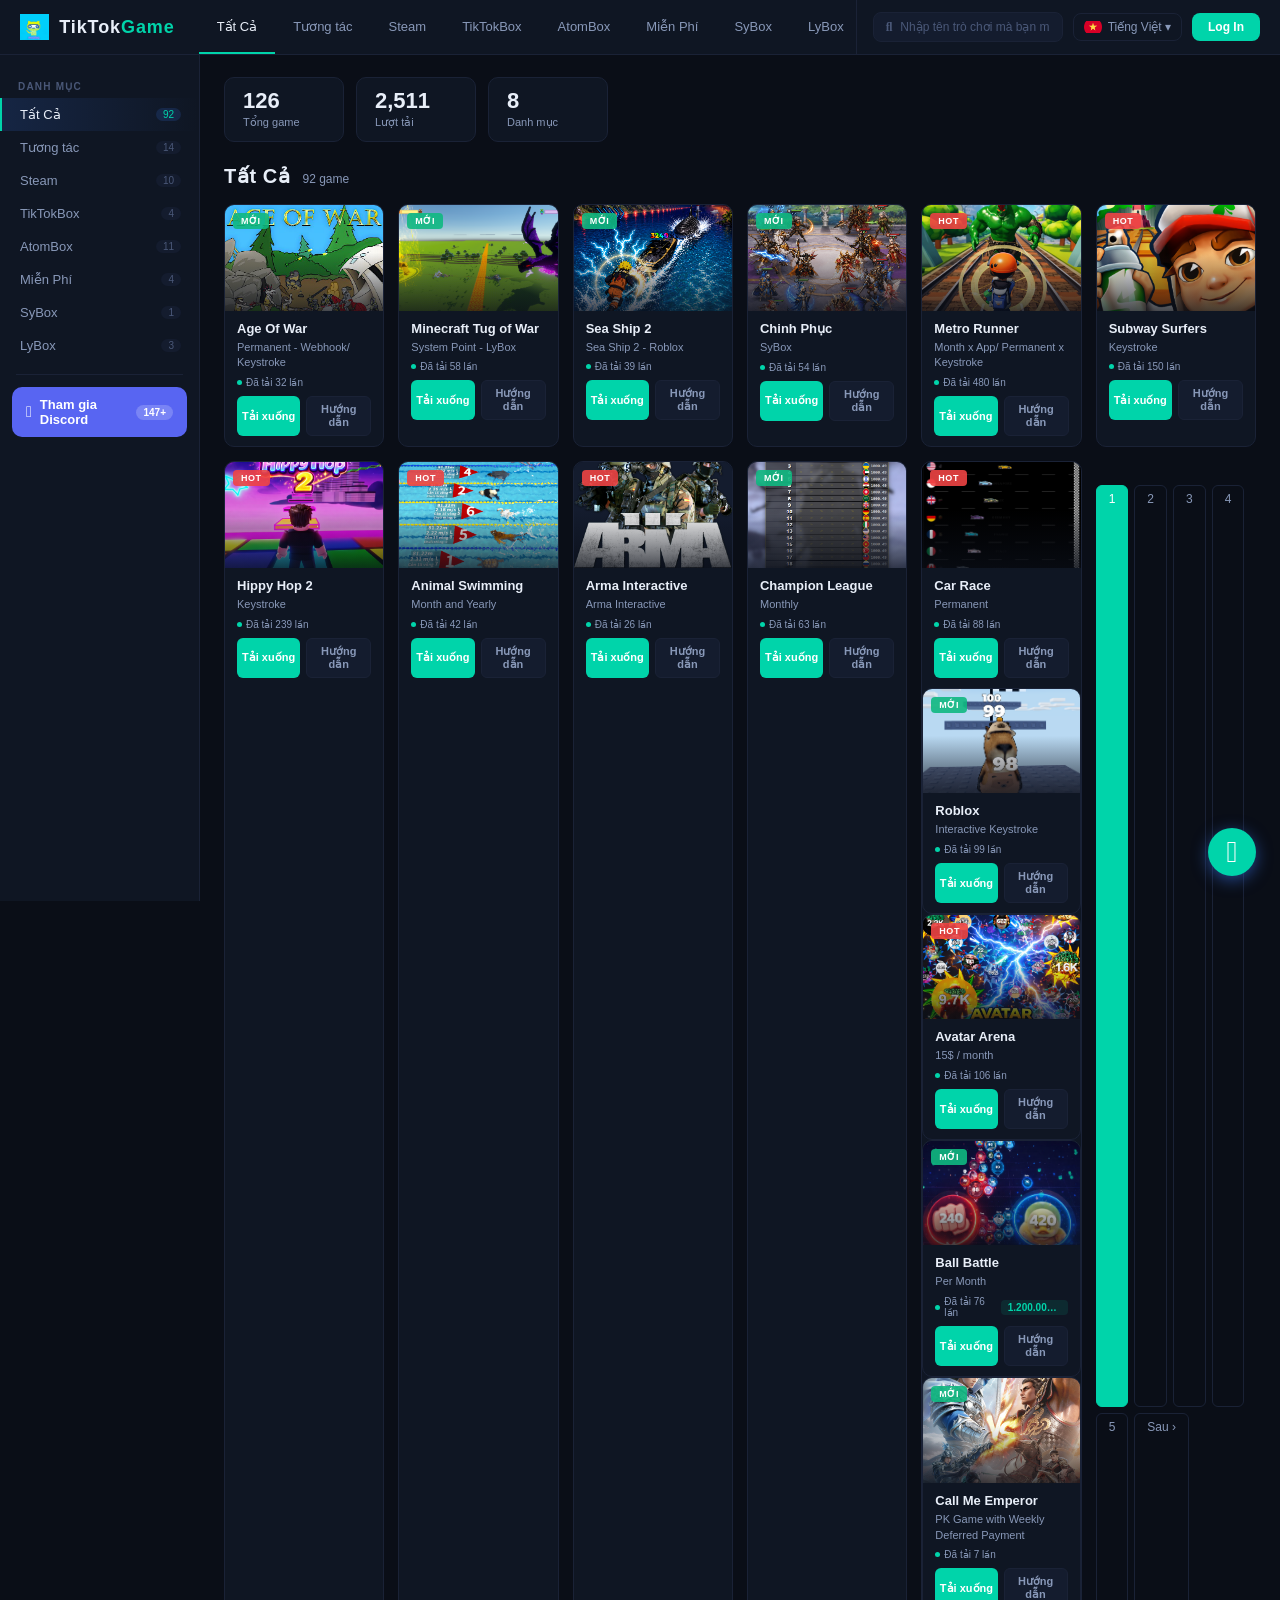
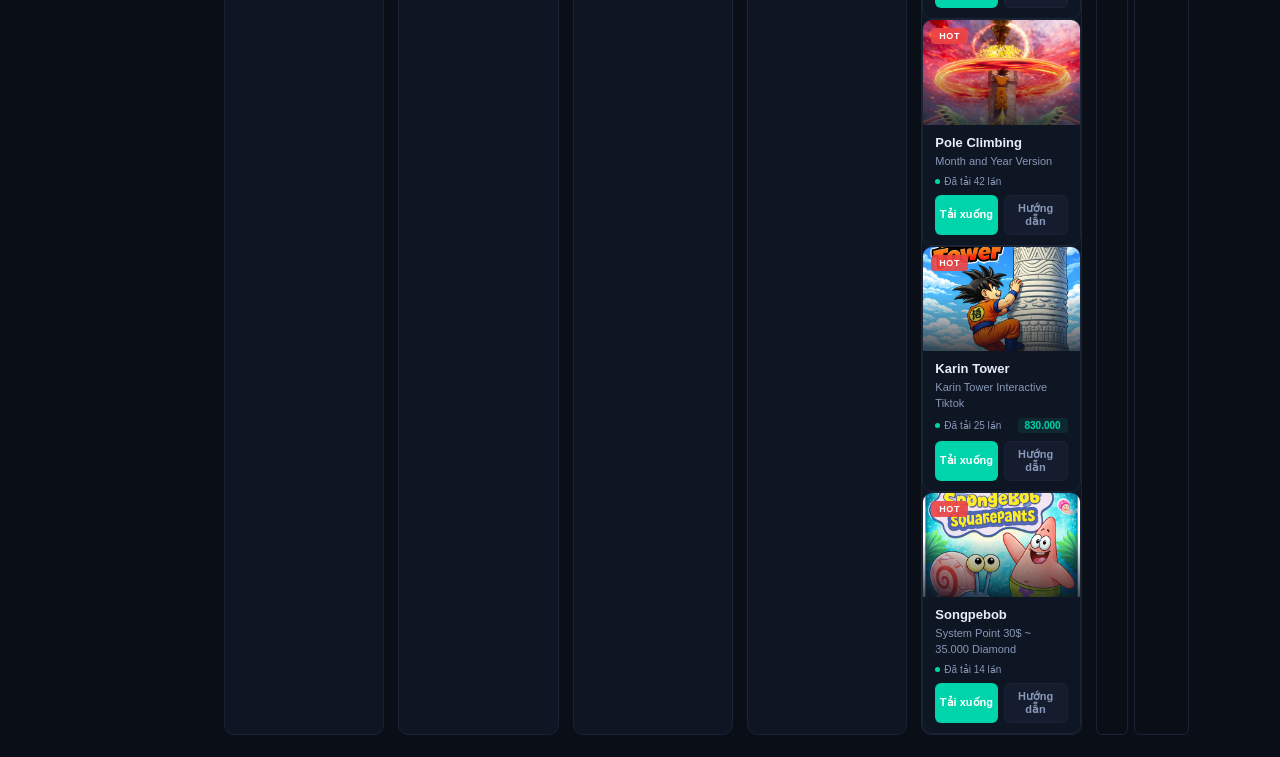
==== commit b0b178a4: "Update index.html" ====
--- a/index.html
+++ b/index.html
@@ -12,10 +12,10 @@
 <link rel="preconnect" href="https://cdnjs.cloudflare.com/">
 <link rel="preconnect" href="https://fonts.googleapis.com/">
 <link href="https://gamelive.vn/images/favicon.ico" rel="icon" type="image/x-icon">
-<link href="./TikTok Interactive Games - Play &amp; Stream Together_files/all.min.css" rel="stylesheet">
-<link href="./TikTok Interactive Games - Play &amp; Stream Together_files/contact-popup.css" rel="stylesheet">
-<link href="./TikTok Interactive Games - Play &amp; Stream Together_files/css2" rel="stylesheet">
-<link href="./TikTok Interactive Games - Play &amp; Stream Together_files/theme-pro.css" rel="stylesheet">
+<link href="./all.min.css" rel="stylesheet">
+<link href="./contact-popup.css" rel="stylesheet">
+<link href="./css2" rel="stylesheet">
+<link href="./theme-pro.css" rel="stylesheet">
 <style>
 :root { --accent: #00d4aa; }
 * { box-sizing: border-box; -webkit-tap-highlight-color: transparent; }
@@ -229,7 +229,7 @@
 <header class="pro-header">
   <div class="pro-header-inner">
     <a href="https://gamelive.vn/" class="pro-logo">
-      <img src="./TikTok Interactive Games - Play &amp; Stream Together_files/logo-tk.png" alt="gamelive" height="26" loading="eager">
+      <img src="./logo-tk.png" alt="gamelive" height="26" loading="eager">
       <span class="pro-logo-text">TikTok<span>Game</span></span>
     </a>
 
@@ -259,14 +259,14 @@
       </div>
       <div class="language-selector">
         <button id="language-btn" aria-label="Language">
-          <img src="./TikTok Interactive Games - Play &amp; Stream Together_files/flag-vietnam.png" alt="" loading="lazy">
+          <img src="./flag-vietnam.png" alt="" loading="lazy">
           Tiếng Việt ▾
         </button>
         <div id="language-menu" class="language-menu">
-          <a href="https://gamelive.vn/?lang=vi"><img src="./TikTok Interactive Games - Play &amp; Stream Together_files/flag-vietnam.png" alt=""> Tiếng Việt</a>
-          <a href="https://gamelive.vn/?lang=en"><img src="./TikTok Interactive Games - Play &amp; Stream Together_files/flag-usa.png" alt=""> English</a>
-          <a href="https://gamelive.vn/?lang=th"><img src="./TikTok Interactive Games - Play &amp; Stream Together_files/flag-thailand.png" alt=""> ไทย</a>
-          <a href="https://gamelive.vn/?lang=zh"><img src="./TikTok Interactive Games - Play &amp; Stream Together_files/flag-china.png" alt=""> 中文</a>
+          <a href="https://gamelive.vn/?lang=vi"><img src="./flag-vietnam.png" alt=""> Tiếng Việt</a>
+          <a href="https://gamelive.vn/?lang=en"><img src="./flag-usa.png" alt=""> English</a>
+          <a href="https://gamelive.vn/?lang=th"><img src="./flag-thailand.png" alt=""> ไทย</a>
+          <a href="https://gamelive.vn/?lang=zh"><img src="./flag-china.png" alt=""> 中文</a>
         </div>
       </div>
               <a href="https://gamelive.vn/admin/login.php" class="pro-btn-manager">Log In</a>
@@ -336,7 +336,7 @@
       <div class="pro-grid">
                         <div class="game-card" data-id="1777465365485" data-category="all" data-document="" data-download="" data-name-vi="Age Of War" data-name-en="Age Of War" data-video="uploads/1777465365485_AgeOfWar.mp4">
           <div class="game-badge badge-new">Mới</div>          <div class="card-thumb">
-            <img src="./TikTok Interactive Games - Play &amp; Stream Together_files/1777465365485_AgeOfWar.png" alt="Age Of War" loading="lazy">
+            <img src="./1777465365485_AgeOfWar.png" alt="Age Of War" loading="lazy">
             <div class="thumb-overlay"></div>
             <video class="game-video" loop="" muted="" preload="none"><div data-wxt-integrated="" class="youtube-dubbing-button">
            <div class="youtube-dubbing-container" style="z-index: 9999999999; pointer-events: auto;">
@@ -360,7 +360,7 @@
         </div>
                 <div class="game-card" data-id="1777376497209" data-category="all" data-document="" data-download="" data-name-vi="Minecraft Tug of War" data-name-en="Minecraft Tug of War" data-video="uploads/1777376497209_minecrafttugofwar.mp4">
           <div class="game-badge badge-new">Mới</div>          <div class="card-thumb">
-            <img src="./TikTok Interactive Games - Play &amp; Stream Together_files/1777376497209_Minecraft Tug of War.png" alt="Minecraft Tug of War" loading="lazy">
+            <img src="./1777376497209_Minecraft Tug of War.png" alt="Minecraft Tug of War" loading="lazy">
             <div class="thumb-overlay"></div>
             <video class="game-video" loop="" muted="" preload="none"><div data-wxt-integrated="" class="youtube-dubbing-button"></div></video>
           </div>
@@ -378,7 +378,7 @@
         </div>        
                 <div class="game-card" data-id="1777379047990" data-category="all" data-document="" data-download="" data-name-vi="Sea Ship 2" data-name-en="Sea Ship 2" data-video="uploads/1777379047990_Sea Ship.mp4">
           <div class="game-badge badge-new">Mới</div>          <div class="card-thumb">
-            <img src="./TikTok Interactive Games - Play &amp; Stream Together_files/1777379047990_Seaship2.png" alt="Sea Ship 2" loading="lazy">
+            <img src="./1777379047990_Seaship2.png" alt="Sea Ship 2" loading="lazy">
             <div class="thumb-overlay"></div>
             <video class="game-video" loop="" muted="" preload="none"><div data-wxt-integrated="" class="youtube-dubbing-button"></div></video>
           </div>
@@ -396,7 +396,7 @@
         </div>
                 <div class="game-card" data-id="1776713216906" data-category="all" data-document="SyBox" data-download="SyBox" data-name-vi="Chinh Phục" data-name-en="Conquest" data-video="uploads/1776713216906_.mp4">
           <div class="game-badge badge-new">Mới</div>          <div class="card-thumb">
-            <img src="./TikTok Interactive Games - Play &amp; Stream Together_files/1776713216906_c6ffaea3-20d0-4c75-a593-a81093172978.png" alt="Chinh Phục" loading="lazy">
+            <img src="./1776713216906_c6ffaea3-20d0-4c75-a593-a81093172978.png" alt="Chinh Phục" loading="lazy">
             <div class="thumb-overlay"></div>
             <video class="game-video" loop="" muted="" preload="none"><div data-wxt-integrated="" class="youtube-dubbing-button"></div></video>
           </div>
@@ -414,7 +414,7 @@
         </div>
                 <div class="game-card" data-id="1776006521560" data-category="all" data-document="https://cjasq16hqe5.sg.larksuite.com/wiki/XOdhw5xFyiX1T0kJSiWlyPCrgUc" data-download="https://cjasq16hqe5.sg.larksuite.com/wiki/XOdhw5xFyiX1T0kJSiWlyPCrgUc" data-name-vi="Metro Runner" data-name-en="Metro Runner" data-video="uploads/1776006521560_metrorunner_vlive.mp4">
           <div class="game-badge badge-hot">Hot</div>          <div class="card-thumb">
-            <img src="./TikTok Interactive Games - Play &amp; Stream Together_files/1776006521560_metrorunner.png" alt="Metro Runner" loading="lazy">
+            <img src="./1776006521560_metrorunner.png" alt="Metro Runner" loading="lazy">
             <div class="thumb-overlay"></div>
             <video class="game-video" loop="" muted="" preload="none"><div data-wxt-integrated="" class="youtube-dubbing-button"></div></video>
           </div>
@@ -432,7 +432,7 @@
         </div>
                 <div class="game-card" data-id="1775129314841" data-category="all" data-document="https://cjasq16hqe5.sg.larksuite.com/docx/BeAKdfwUXoKSqyx00POltMhlgjf?from=from_copylink" data-download="https://cjasq16hqe5.sg.larksuite.com/docx/BeAKdfwUXoKSqyx00POltMhlgjf?from=from_copylink" data-name-vi="Subway Surfers" data-name-en="Subway Surfers" data-video="uploads/1775129314841_GS SUBWAY VIDEO (online-video-cutter.com)_2.mp4">
           <div class="game-badge badge-hot">Hot</div>          <div class="card-thumb">
-            <img src="./TikTok Interactive Games - Play &amp; Stream Together_files/1775129314841_subway.png" alt="Subway Surfers" loading="lazy">
+            <img src="./1775129314841_subway.png" alt="Subway Surfers" loading="lazy">
             <div class="thumb-overlay"></div>
             <video class="game-video" loop="" muted="" preload="none"><div data-wxt-integrated="" class="youtube-dubbing-button"></div></video>
           </div>
@@ -450,7 +450,7 @@
         </div>
                 <div class="game-card" data-id="1775333795396" data-category="all" data-document="" data-download="" data-name-vi="Hippy Hop 2" data-name-en="Hippy Hop 2" data-video="uploads/1775333795396_hippi.mp4 (online-video-cutter.com) (1).mp4">
           <div class="game-badge badge-hot">Hot</div>          <div class="card-thumb">
-            <img src="./TikTok Interactive Games - Play &amp; Stream Together_files/1775333795396_ChatGPT Image 04_19_03 5 thg 4, 2026.png" alt="Hippy Hop 2" loading="lazy">
+            <img src="./1775333795396_ChatGPT Image 04_19_03 5 thg 4, 2026.png" alt="Hippy Hop 2" loading="lazy">
             <div class="thumb-overlay"></div>
             <video class="game-video" loop="" muted="" preload="none"><div data-wxt-integrated="" class="youtube-dubbing-button"></div></video>
           </div>
@@ -468,7 +468,7 @@
         </div>
                 <div class="game-card" data-id="1775024886578" data-category="all" data-document="" data-download="" data-name-vi="Animal Swimming" data-name-en="Animal Swimming" data-video="uploads/1775024886578_bandicam 2026-04-01 14-28-59-682.mp4">
           <div class="game-badge badge-hot">Hot</div>          <div class="card-thumb">
-            <img src="./TikTok Interactive Games - Play &amp; Stream Together_files/1775024886578_swimming.png" alt="Animal Swimming" loading="lazy">
+            <img src="./1775024886578_swimming.png" alt="Animal Swimming" loading="lazy">
             <div class="thumb-overlay"></div>
             <video class="game-video" loop="" muted="" preload="none"><div data-wxt-integrated="" class="youtube-dubbing-button"></div></video>
           </div>
@@ -486,7 +486,7 @@
         </div>
                 <div class="game-card" data-id="1774343238524" data-category="all" data-document="" data-download="" data-name-vi="Arma Interactive" data-name-en="Arma Interactive" data-video="uploads/1774343238524_bandicam 2026-03-24 17-00-59-989 (online-video-cutter.com).mp4">
           <div class="game-badge badge-hot">Hot</div>          <div class="card-thumb">
-            <img src="./TikTok Interactive Games - Play &amp; Stream Together_files/1774343238524_imgbin_8c6273b5e7647f4cfacf6c77d93ca763.png" alt="Arma Interactive" loading="lazy">
+            <img src="./1774343238524_imgbin_8c6273b5e7647f4cfacf6c77d93ca763.png" alt="Arma Interactive" loading="lazy">
             <div class="thumb-overlay"></div>
             <video class="game-video" loop="" muted="" preload="none"><div data-wxt-integrated="" class="youtube-dubbing-button"></div></video>
           </div>
@@ -504,7 +504,7 @@
         </div>
                 <div class="game-card" data-id="1773845474600" data-category="all" data-document="" data-download="" data-name-vi="Champion League" data-name-en="Champion League" data-video="uploads/1773845474600_championleague.mp4">
           <div class="game-badge badge-new">Mới</div>          <div class="card-thumb">
-            <img src="./TikTok Interactive Games - Play &amp; Stream Together_files/1773845474600_champion.png" alt="Champion League" loading="lazy">
+            <img src="./1773845474600_champion.png" alt="Champion League" loading="lazy">
             <div class="thumb-overlay"></div>
             <video class="game-video" loop="" muted="" preload="none"><div data-wxt-integrated="" class="youtube-dubbing-button"></div></video>
           </div>
@@ -522,7 +522,7 @@
         </div>
                 <div class="game-card" data-id="1773833634807" data-category="all" data-document="" data-download="https://drive.google.com/file/d/1BJLTfN0w4BRkyb9HqZVxSMzAj-zmsqEk/view?usp=sharing" data-name-vi="Car Race" data-name-en="Car Race" data-video="uploads/1773833634807_race.mp4">
           <div class="game-badge badge-hot">Hot</div>          <div class="card-thumb">
-            <img src="./TikTok Interactive Games - Play &amp; Stream Together_files/1773833634807_race.png" alt="Car Race" loading="lazy">
+            <img src="./1773833634807_race.png" alt="Car Race" loading="lazy">
             <div class="thumb-overlay"></div>
             <video class="game-video" loop="" muted="" preload="none"><div data-wxt-integrated="" class="youtube-dubbing-button"></div></video>
           </div>
@@ -539,7 +539,7 @@
           </div>      
                 <div class="game-card" data-id="1773704204670" data-category="all" data-document="" data-download="" data-name-vi="Roblox" data-name-en="Roblox" data-video="uploads/1773704204670_Video Roblox.mp4">
           <div class="game-badge badge-new">Mới</div>          <div class="card-thumb">
-            <img src="./TikTok Interactive Games - Play &amp; Stream Together_files/1773704204670_Roblox2.png" alt="Roblox" loading="lazy">
+            <img src="./1773704204670_Roblox2.png" alt="Roblox" loading="lazy">
             <div class="thumb-overlay"></div>
             <video class="game-video" loop="" muted="" preload="none"><div data-wxt-integrated="" class="youtube-dubbing-button"></div></video>
           </div>
@@ -557,7 +557,7 @@
         </div>
                 <div class="game-card" data-id="1773084894981" data-category="all" data-document="http://discord.com/gamelivevn" data-download="http://discord.com/gamelivevn" data-name-vi="Avatar Arena" data-name-en="Avatar Arena" data-video="uploads/1773084894981_avatararena.mp4">
           <div class="game-badge badge-hot">Hot</div>          <div class="card-thumb">
-            <img src="./TikTok Interactive Games - Play &amp; Stream Together_files/1773084894981_avatararena.png" alt="Avatar Arena" loading="lazy">
+            <img src="./1773084894981_avatararena.png" alt="Avatar Arena" loading="lazy">
             <div class="thumb-overlay"></div>
             <video class="game-video" loop="" muted="" preload="none"><div data-wxt-integrated="" class="youtube-dubbing-button"></div></video>
           </div>
@@ -575,7 +575,7 @@
         </div>
                 <div class="game-card" data-id="1772098440676" data-category="all" data-document="" data-download="" data-name-vi="Ball Battle" data-name-en="Ball Battle" data-video="uploads/1772098440676_ball battle.mp4">
           <div class="game-badge badge-new">Mới</div>          <div class="card-thumb">
-            <img src="./TikTok Interactive Games - Play &amp; Stream Together_files/1772098440676_ballbattle.png" alt="Ball Battle" loading="lazy">
+            <img src="./1772098440676_ballbattle.png" alt="Ball Battle" loading="lazy">
             <div class="thumb-overlay"></div>
             <video class="game-video" loop="" muted="" preload="none"><div data-wxt-integrated="" class="youtube-dubbing-button"></div></video>
           </div>
@@ -593,7 +593,7 @@
         </div>
                 <div class="game-card" data-id="1770224368445" data-category="all" data-document="https://wcnj77iy43dp.feishu.cn/wiki/Uuc1wAAzHiSyafk4L96caUJ5n7e" data-download="https://gamebox.qqby.cn/" data-name-vi="Call Me Emperor" data-name-en="Call Me Emperor" data-video="uploads/1770224368445_callmemperor.mp4">
           <div class="game-badge badge-new">Mới</div>          <div class="card-thumb">
-            <img src="./TikTok Interactive Games - Play &amp; Stream Together_files/1770224368445_callmeemperor.png" alt="Call Me Emperor" loading="lazy">
+            <img src="./1770224368445_callmeemperor.png" alt="Call Me Emperor" loading="lazy">
             <div class="thumb-overlay"></div>
             <video class="game-video" loop="" muted="" preload="none"><div data-wxt-integrated="" class="youtube-dubbing-button"></div></video>
           </div>
@@ -611,7 +611,7 @@
         </div>
                 <div class="game-card" data-id="1768215687926" data-category="all" data-document="https://cjasq16hqe5.sg.larksuite.com/docx/NrisdKX7YogF8DxOJxxlMa5kgxd?from=from_copylink" data-download="https://cjasq16hqe5.sg.larksuite.com/docx/NrisdKX7YogF8DxOJxxlMa5kgxd?from=from_copylink" data-name-vi="Pole Climbing" data-name-en="Pole Climbing" data-video="uploads/1768215687926_2026-01-12-17-58-31.mov">
           <div class="game-badge badge-hot">Hot</div>          <div class="card-thumb">
-            <img src="./TikTok Interactive Games - Play &amp; Stream Together_files/1768215687926_goku2.png" alt="Pole Climbing" loading="lazy">
+            <img src="./1768215687926_goku2.png" alt="Pole Climbing" loading="lazy">
             <div class="thumb-overlay"></div>
             <video class="game-video" loop="" muted="" preload="none"><div data-wxt-integrated="" class="youtube-dubbing-button"></div></video>
           </div>
@@ -629,7 +629,7 @@
         </div>
                 <div class="game-card" data-id="1767115775152" data-category="all" data-document="https://cjasq16hqe5.sg.larksuite.com/wiki/I9CfwejmbikAk7kJJmblGodvgab" data-download="https://drive.google.com/file/d/1HSAqCQxgNjm5_f0xu35AB0gwT04g_Ulu/view?usp=sharing" data-name-vi="Karin Tower" data-name-en="Karin Tower" data-video="uploads/1767115775152_karintower.mp4">
           <div class="game-badge badge-hot">Hot</div>          <div class="card-thumb">
-            <img src="./TikTok Interactive Games - Play &amp; Stream Together_files/1767115775152_KARIN1.png" alt="Karin Tower" loading="lazy">
+            <img src="./1767115775152_KARIN1.png" alt="Karin Tower" loading="lazy">
             <div class="thumb-overlay"></div>
             <video class="game-video" loop="" muted="" preload="none"><div data-wxt-integrated="" class="youtube-dubbing-button"></div></video>
           </div>
@@ -647,7 +647,7 @@
         </div>
                 <div class="game-card" data-id="1771044784218" data-category="all" data-document="https://my.feishu.cn/wiki/ETYKwhRfhi7UYIkyx3ncGJ69nxf" data-download="https://my.feishu.cn/wiki/ETYKwhRfhi7UYIkyx3ncGJ69nxf" data-name-vi="Songpebob" data-name-en="Songpebob" data-video="uploads/1771044784218_thief3d.mp4">
           <div class="game-badge badge-hot">Hot</div>          <div class="card-thumb">
-            <img src="./TikTok Interactive Games - Play &amp; Stream Together_files/1771044784218_spongebob.png" alt="Songpebob" loading="lazy">
+            <img src="./1771044784218_spongebob.png" alt="Songpebob" loading="lazy">
             <div class="thumb-overlay"></div>
             <video class="game-video" loop="" muted="" preload="none"><div data-wxt-integrated="" class="youtube-dubbing-button"></div></video>
           </div>
@@ -675,7 +675,7 @@
       <div class="pro-grid">
                         <div class="game-card" data-id="1726126901" data-category="interactive" data-document="1" data-download="1" data-name-vi="GTA V" data-name-en="GTA V" data-video="uploads/1">
           <div class="game-badge badge-hot">Hot</div>          <div class="card-thumb">
-            <img src="./TikTok Interactive Games - Play &amp; Stream Together_files/1726127963-gtav.png" alt="GTA V" loading="lazy">
+            <img src="./1726127963-gtav.png" alt="GTA V" loading="lazy">
             <div class="thumb-overlay"></div>
             <video class="game-video" loop="" muted="" preload="none"><div data-wxt-integrated="" class="youtube-dubbing-button"></div></video>
           </div>
@@ -692,7 +692,7 @@
         </div>
                 <div class="game-card" data-id="1726131180" data-category="interactive" data-document="1" data-download="1" data-name-vi="Little Night Mare" data-name-en="Little Night Mare" data-video="uploads/1">
                     <div class="card-thumb">
-            <img src="./TikTok Interactive Games - Play &amp; Stream Together_files/1726131178-littlenightmare.png" alt="Little Night Mare" loading="lazy">
+            <img src="./1726131178-littlenightmare.png" alt="Little Night Mare" loading="lazy">
             <div class="thumb-overlay"></div>
             <video class="game-video" loop="" muted="" preload="none"><div data-wxt-integrated="" class="youtube-dubbing-button"></div></video>
           </div>
@@ -709,7 +709,7 @@
         </div>
                 <div class="game-card" data-id="1726130570" data-category="interactive" data-document="1" data-download="1" data-name-vi="Chip&#39;n Dale" data-name-en="Chip&#39;n Dale" data-video="uploads/1">
                     <div class="card-thumb">
-            <img src="./TikTok Interactive Games - Play &amp; Stream Together_files/1726130566-chipdale.png" alt="Chip&#39;n Dale" loading="lazy">
+            <img src="./1726130566-chipdale.png" alt="Chip&#39;n Dale" loading="lazy">
             <div class="thumb-overlay"></div>
             <video class="game-video" loop="" muted="" preload="none"><div data-wxt-integrated="" class="youtube-dubbing-button"></div></video>
           </div>
@@ -726,7 +726,7 @@
         </div>
                 <div class="game-card" data-id="1726131009" data-category="interactive" data-document="1" data-download="1" data-name-vi="Chained Together" data-name-en="Chained Together" data-video="uploads/1">
                     <div class="card-thumb">
-            <img src="./TikTok Interactive Games - Play &amp; Stream Together_files/1726131007-together.png" alt="Chained Together" loading="lazy">
+            <img src="./1726131007-together.png" alt="Chained Together" loading="lazy">
             <div class="thumb-overlay"></div>
             <video class="game-video" loop="" muted="" preload="none"><div data-wxt-integrated="" class="youtube-dubbing-button"></div></video>
           </div>
@@ -743,7 +743,7 @@
         </div>
                 <div class="game-card" data-id="1726127475" data-category="interactive" data-document="1" data-download="1" data-name-vi="Mario" data-name-en="Mario" data-video="uploads/1">
           <div class="game-badge badge-hot">Hot</div>          <div class="card-thumb">
-            <img src="./TikTok Interactive Games - Play &amp; Stream Together_files/1726127469-Mario.png" alt="Mario" loading="lazy">
+            <img src="./1726127469-Mario.png" alt="Mario" loading="lazy">
             <div class="thumb-overlay"></div>
             <video class="game-video" loop="" muted="" preload="none"><div data-wxt-integrated="" class="youtube-dubbing-button"></div></video>
           </div>
@@ -760,7 +760,7 @@
         </div>
                 <div class="game-card" data-id="1726129390" data-category="interactive" data-document="1" data-download="1" data-name-vi="CallOfDuty x PlantsvsZombies" data-name-en="CallOfDuty x PlantsvsZombies" data-video="uploads/1">
                     <div class="card-thumb">
-            <img src="./TikTok Interactive Games - Play &amp; Stream Together_files/1726129387-callofduty.png" alt="CallOfDuty x PlantsvsZombies" loading="lazy">
+            <img src="./1726129387-callofduty.png" alt="CallOfDuty x PlantsvsZombies" loading="lazy">
             <div class="thumb-overlay"></div>
             <video class="game-video" loop="" muted="" preload="none"><div data-wxt-integrated="" class="youtube-dubbing-button"></div></video>
           </div>
@@ -777,7 +777,7 @@
         </div>
                 <div class="game-card" data-id="1726128400" data-category="interactive" data-document="1" data-download="1" data-name-vi="Black myth wukong" data-name-en="Black myth wukong" data-video="uploads/1">
           <div class="game-badge badge-new">Mới</div>          <div class="card-thumb">
-            <img src="./TikTok Interactive Games - Play &amp; Stream Together_files/1726128455-blackmythwukong.png" alt="Black myth wukong" loading="lazy">
+            <img src="./1726128455-blackmythwukong.png" alt="Black myth wukong" loading="lazy">
             <div class="thumb-overlay"></div>
             <video class="game-video" loop="" muted="" preload="none"><div data-wxt-integrated="" class="youtube-dubbing-button"></div></video>
           </div>
@@ -794,7 +794,7 @@
         </div>
                 <div class="game-card" data-id="1726130810" data-category="interactive" data-document="1" data-download="1" data-name-vi="DaveVsZombies" data-name-en="DaveVsZombies" data-video="uploads/1">
                     <div class="card-thumb">
-            <img src="./TikTok Interactive Games - Play &amp; Stream Together_files/1726130807-Davevszombies.png" alt="DaveVsZombies" loading="lazy">
+            <img src="./1726130807-Davevszombies.png" alt="DaveVsZombies" loading="lazy">
             <div class="thumb-overlay"></div>
             <video class="game-video" loop="" muted="" preload="none"><div data-wxt-integrated="" class="youtube-dubbing-button"></div></video>
           </div>
@@ -811,7 +811,7 @@
         </div>
                 <div class="game-card" data-id="1726126949" data-category="interactive" data-document="https://cjasq16hqe5.sg.larksuite.com/wiki/CZWbwXVdDiuiUjks062lfV0ugNb" data-download="https://cjasq16hqe5.sg.larksuite.com/wiki/CZWbwXVdDiuiUjks062lfV0ugNb" data-name-vi="Only Climb Package 2" data-name-en="Only Climb" data-video="uploads/1">
           <div class="game-badge badge-hot">Hot</div>          <div class="card-thumb">
-            <img src="./TikTok Interactive Games - Play &amp; Stream Together_files/1726127686-onlyclimb.png" alt="Only Climb Package 2" loading="lazy">
+            <img src="./1726127686-onlyclimb.png" alt="Only Climb Package 2" loading="lazy">
             <div class="thumb-overlay"></div>
             <video class="game-video" loop="" muted="" preload="none"><div data-wxt-integrated="" class="youtube-dubbing-button"></div></video>
           </div>
@@ -828,7 +828,7 @@
         </div>
                 <div class="game-card" data-id="1729759162" data-category="interactive" data-document="1" data-download="1" data-name-vi="VFarm V3" data-name-en="VFarm V3" data-video="uploads/1729759100-vfarm.mp4">
                     <div class="card-thumb">
-            <img src="./TikTok Interactive Games - Play &amp; Stream Together_files/1729759160-vfarm.png" alt="VFarm V3" loading="lazy">
+            <img src="./1729759160-vfarm.png" alt="VFarm V3" loading="lazy">
             <div class="thumb-overlay"></div>
             <video class="game-video" loop="" muted="" preload="none"><div data-wxt-integrated="" class="youtube-dubbing-button"></div></video>
           </div>
@@ -845,7 +845,7 @@
         </div>
                 <div class="game-card" data-id="1733134145" data-category="interactive" data-document="1" data-download="1" data-name-vi="Lau Kính" data-name-en="Window Cleaning" data-video="uploads/1733134594-trailer lau kinh.mp4">
           <div class="game-badge badge-hot">Hot</div>          <div class="card-thumb">
-            <img src="./TikTok Interactive Games - Play &amp; Stream Together_files/1733134142-laukinh.png" alt="Lau Kính" loading="lazy">
+            <img src="./1733134142-laukinh.png" alt="Lau Kính" loading="lazy">
             <div class="thumb-overlay"></div>
             <video class="game-video" loop="" muted="" preload="none"><div data-wxt-integrated="" class="youtube-dubbing-button"></div></video>
           </div>
@@ -863,7 +863,7 @@
         </div>
                 <div class="game-card" data-id="1726126912" data-category="interactive" data-document="1" data-download="1" data-name-vi="Minecraft" data-name-en="Minecraft" data-video="uploads/1">
           <div class="game-badge badge-hot">Hot</div>          <div class="card-thumb">
-            <img src="./TikTok Interactive Games - Play &amp; Stream Together_files/1726128195-minecraft.png" alt="Minecraft" loading="lazy">
+            <img src="./1726128195-minecraft.png" alt="Minecraft" loading="lazy">
             <div class="thumb-overlay"></div>
             <video class="game-video" loop="" muted="" preload="none"><div data-wxt-integrated="" class="youtube-dubbing-button"></div></video>
           </div>
@@ -880,7 +880,7 @@
         </div>
                 <div class="game-card" data-id="1726129591" data-category="interactive" data-document="1" data-download="1" data-name-vi="Battle City" data-name-en="Battle City" data-video="uploads/1">
                     <div class="card-thumb">
-            <img src="./TikTok Interactive Games - Play &amp; Stream Together_files/1726129588-battlecity.png" alt="Battle City" loading="lazy">
+            <img src="./1726129588-battlecity.png" alt="Battle City" loading="lazy">
             <div class="thumb-overlay"></div>
             <video class="game-video" loop="" muted="" preload="none"><div data-wxt-integrated="" class="youtube-dubbing-button"></div></video>
           </div>
@@ -897,7 +897,7 @@
         </div>
                 <div class="game-card" data-id="1726126932" data-category="interactive" data-document="1" data-download="1" data-name-vi="PlantsvsZombies" data-name-en="PlantsvsZombies" data-video="uploads/1">
           <div class="game-badge badge-hot">Hot</div>          <div class="card-thumb">
-            <img src="./TikTok Interactive Games - Play &amp; Stream Together_files/1726126930-icon_pvz.png" alt="PlantsvsZombies" loading="lazy">
+            <img src="./1726126930-icon_pvz.png" alt="PlantsvsZombies" loading="lazy">
             <div class="thumb-overlay"></div>
             <video class="game-video" loop="" muted="" preload="none"><div data-wxt-integrated="" class="youtube-dubbing-button"></div></video>
           </div>
@@ -923,7 +923,7 @@
       <div class="pro-grid">
                         <div class="game-card" data-id="1761609023618" data-category="steam" data-document="" data-download="" data-name-vi="Dota 2 - Normal Map (V1)" data-name-en="Dota 2 - Normal Map (V1)" data-video="uploads/1761609023618_dota 2 v1.mp4">
           <div class="game-badge badge-hot">Hot</div>          <div class="card-thumb">
-            <img src="./TikTok Interactive Games - Play &amp; Stream Together_files/1761609023618_dota2v1.jpg" alt="Dota 2 - Normal Map (V1)" loading="lazy">
+            <img src="./1761609023618_dota2v1.jpg" alt="Dota 2 - Normal Map (V1)" loading="lazy">
             <div class="thumb-overlay"></div>
             <video class="game-video" loop="" muted="" preload="none"><div data-wxt-integrated="" class="youtube-dubbing-button"></div></video>
           </div>
@@ -941,7 +941,7 @@
         </div>
                 <div class="game-card" data-id="1755956349607" data-category="steam" data-document="https://cjasq16hqe5.sg.larksuite.com/docx/BDNTdt1PioYjaLxsBTRl1KC2gUb?from=from_copylink" data-download="https://drive.google.com/file/d/1DpoXEQ5HY2ewTRjdDGifAasYgIbxVgqM/view" data-name-vi="Đội Quân Hoàng Gia" data-name-en="Class Of King" data-video="uploads/1755956933-classofking.mp4">
           <div class="game-badge badge-new">Mới</div>          <div class="card-thumb">
-            <img src="./TikTok Interactive Games - Play &amp; Stream Together_files/1755956663-logo_3x.png" alt="Đội Quân Hoàng Gia" loading="lazy">
+            <img src="./1755956663-logo_3x.png" alt="Đội Quân Hoàng Gia" loading="lazy">
             <div class="thumb-overlay"></div>
             <video class="game-video" loop="" muted="" preload="none"><div data-wxt-integrated="" class="youtube-dubbing-button"></div></video>
           </div>
@@ -959,7 +959,7 @@
         </div>
                 <div class="game-card" data-id="1748710827" data-category="steam" data-document="1" data-download="1" data-name-vi="Red Alert 2" data-name-en="Red Alert 2" data-video="uploads/1749002749-copy_06A2F216-7433-437C-82E3-A8504D381584.mov">
           <div class="game-badge badge-new">Mới</div>          <div class="card-thumb">
-            <img src="./TikTok Interactive Games - Play &amp; Stream Together_files/1748710822-red-alert22.png" alt="Red Alert 2" loading="lazy">
+            <img src="./1748710822-red-alert22.png" alt="Red Alert 2" loading="lazy">
             <div class="thumb-overlay"></div>
             <video class="game-video" loop="" muted="" preload="none"><div data-wxt-integrated="" class="youtube-dubbing-button"></div></video>
           </div>
@@ -977,7 +977,7 @@
         </div>
                 <div class="game-card" data-id="1749011126" data-category="steam" data-document="1" data-download="1" data-name-vi="Mount &amp; Blade II: Bannerlord" data-name-en="Mount &amp; Blade II: Bannerlord" data-video="uploads/1749014483-copy_1B7706BF-8920-4BEE-84B5-CA303133CFE4.mov">
                     <div class="card-thumb">
-            <img src="./TikTok Interactive Games - Play &amp; Stream Together_files/1749011598-full_release_mainkeyart_-716x1024.jpg" alt="Mount &amp; Blade II: Bannerlord" loading="lazy">
+            <img src="./1749011598-full_release_mainkeyart_-716x1024.jpg" alt="Mount &amp; Blade II: Bannerlord" loading="lazy">
             <div class="thumb-overlay"></div>
             <video class="game-video" loop="" muted="" preload="none"><div data-wxt-integrated="" class="youtube-dubbing-button"></div></video>
           </div>
@@ -995,7 +995,7 @@
         </div>
                 <div class="game-card" data-id="1746867199" data-category="steam" data-document="1" data-download="1" data-name-vi="Ultimate Epic Battle Simulator 2" data-name-en="Ultimate Epic Battle Simulator 2" data-video="uploads/1749000595-uebs2_1.mp4">
           <div class="game-badge badge-hot">Hot</div>          <div class="card-thumb">
-            <img src="./TikTok Interactive Games - Play &amp; Stream Together_files/1749015577-ultimate-epic-battle-simulator-2-file-909383446.jpeg_result.png" alt="Ultimate Epic Battle Simulator 2" loading="lazy">
+            <img src="./1749015577-ultimate-epic-battle-simulator-2-file-909383446.jpeg_result.png" alt="Ultimate Epic Battle Simulator 2" loading="lazy">
             <div class="thumb-overlay"></div>
             <video class="game-video" loop="" muted="" preload="none"><div data-wxt-integrated="" class="youtube-dubbing-button"></div></video>
           </div>
@@ -1014,7 +1014,7 @@
         </div>
                 <div class="game-card" data-id="1749009095" data-category="steam" data-document="1" data-download="1" data-name-vi="Sudden Strike 4" data-name-en="Sudden Strike 4" data-video="uploads/1749010530-copy_E1E8FA16-8F5F-451B-86FE-CE8F55BDB64B.mov">
           <div class="game-badge badge-new">Mới</div>          <div class="card-thumb">
-            <img src="./TikTok Interactive Games - Play &amp; Stream Together_files/1749009086-suddenstrike4.png" alt="Sudden Strike 4" loading="lazy">
+            <img src="./1749009086-suddenstrike4.png" alt="Sudden Strike 4" loading="lazy">
             <div class="thumb-overlay"></div>
             <video class="game-video" loop="" muted="" preload="none"><div data-wxt-integrated="" class="youtube-dubbing-button"></div></video>
           </div>
@@ -1032,7 +1032,7 @@
         </div>
                 <div class="game-card" data-id="1742484955" data-category="steam" data-document="https://cjasq16hqe5.sg.larksuite.com/wiki/Fzp4wFkOKiEUP4kG4PKlHPrcgsb" data-download="1" data-name-vi="Warcraft III" data-name-en="Warcraft III" data-video="uploads/1742484943-Dota.mp4">
                     <div class="card-thumb">
-            <img src="./TikTok Interactive Games - Play &amp; Stream Together_files/1742484952-warcraft3_result.png" alt="Warcraft III" loading="lazy">
+            <img src="./1742484952-warcraft3_result.png" alt="Warcraft III" loading="lazy">
             <div class="thumb-overlay"></div>
             <video class="game-video" loop="" muted="" preload="none"><div data-wxt-integrated="" class="youtube-dubbing-button"></div></video>
           </div>
@@ -1050,7 +1050,7 @@
         </div>
                 <div class="game-card" data-id="1746871421" data-category="steam" data-document="1" data-download="1" data-name-vi="Age Of Empires IV " data-name-en="Age Of Empires IV " data-video="uploads/1">
           <div class="game-badge badge-new">Mới</div>          <div class="card-thumb">
-            <img src="./TikTok Interactive Games - Play &amp; Stream Together_files/1746872247-Untitled_AOE1.png" alt="Age Of Empires IV " loading="lazy">
+            <img src="./1746872247-Untitled_AOE1.png" alt="Age Of Empires IV " loading="lazy">
             <div class="thumb-overlay"></div>
             <video class="game-video" loop="" muted="" preload="none"><div data-wxt-integrated="" class="youtube-dubbing-button"></div></video>
           </div>
@@ -1068,7 +1068,7 @@
         </div>
                 <div class="game-card" data-id="1739211687" data-category="steam" data-document="1" data-download="https://drive.google.com/file/d/1OCxsWo_ary9flVOpnhLcWUg3e6z_Iof7/view" data-name-vi="The Classrooms" data-name-en="The Classrooms" data-video="uploads/11">
           <div class="game-badge badge-new">Mới</div>          <div class="card-thumb">
-            <img src="./TikTok Interactive Games - Play &amp; Stream Together_files/1739211683-the-classrooms-viet-hoa-vertical_photo-Pf3P8o6e7ADKIQhAvaML.jpeg" alt="The Classrooms" loading="lazy">
+            <img src="./1739211683-the-classrooms-viet-hoa-vertical_photo-Pf3P8o6e7ADKIQhAvaML.jpeg" alt="The Classrooms" loading="lazy">
             <div class="thumb-overlay"></div>
             <video class="game-video" loop="" muted="" preload="none"><div data-wxt-integrated="" class="youtube-dubbing-button"></div></video>
           </div>
@@ -1085,7 +1085,7 @@
         </div>
                 <div class="game-card" data-id="1730162492" data-category="steam" data-document="1" data-download="https://drive.google.com/file/d/1gRgkhVHPIOIZe6o4IZ9_fke1DnEOLLXh/view?usp=sharing" data-name-vi="Tai Ương" data-name-en="Tai Ương" data-video="uploads/1730163009-The Scourge - Tai Ương - Early Preview.mp4">
           <div class="game-badge badge-new">Mới</div>          <div class="card-thumb">
-            <img src="./TikTok Interactive Games - Play &amp; Stream Together_files/1730162484-taiuong_result.png" alt="Tai Ương" loading="lazy">
+            <img src="./1730162484-taiuong_result.png" alt="Tai Ương" loading="lazy">
             <div class="thumb-overlay"></div>
             <video class="game-video" loop="" muted="" preload="none"><div data-wxt-integrated="" class="youtube-dubbing-button"></div></video>
           </div>
@@ -1111,7 +1111,7 @@
       <div class="pro-grid">
                         <div class="game-card" data-id="1771044784218" data-category="tkbox" data-document="https://my.feishu.cn/wiki/ETYKwhRfhi7UYIkyx3ncGJ69nxf" data-download="https://my.feishu.cn/wiki/ETYKwhRfhi7UYIkyx3ncGJ69nxf" data-name-vi="Songpebob" data-name-en="Songpebob" data-video="uploads/1771044784218_thief3d.mp4">
           <div class="game-badge badge-hot">Hot</div>          <div class="card-thumb">
-            <img src="./TikTok Interactive Games - Play &amp; Stream Together_files/1771044784218_spongebob.png" alt="Songpebob" loading="lazy">
+            <img src="./1771044784218_spongebob.png" alt="Songpebob" loading="lazy">
             <div class="thumb-overlay"></div>
             <video class="game-video" loop="" muted="" preload="none"><div data-wxt-integrated="" class="youtube-dubbing-button"></div></video>
           </div>
@@ -1130,7 +1130,7 @@
         </div>
                 <div class="game-card" data-id="1761609023618" data-category="tkbox" data-document="" data-download="" data-name-vi="Dota 2 - Normal Map (V1)" data-name-en="Dota 2 - Normal Map (V1)" data-video="uploads/1761609023618_dota 2 v1.mp4">
           <div class="game-badge badge-hot">Hot</div>          <div class="card-thumb">
-            <img src="./TikTok Interactive Games - Play &amp; Stream Together_files/1761609023618_dota2v1.jpg" alt="Dota 2 - Normal Map (V1)" loading="lazy">
+            <img src="./1761609023618_dota2v1.jpg" alt="Dota 2 - Normal Map (V1)" loading="lazy">
             <div class="thumb-overlay"></div>
             <video class="game-video" loop="" muted="" preload="none"><div data-wxt-integrated="" class="youtube-dubbing-button"></div></video>
           </div>
@@ -1148,7 +1148,7 @@
         </div>
                 <div class="game-card" data-id="1759627853642" data-category="tkbox" data-document="https://cjasq16hqe5.sg.larksuite.com/wiki/PnS8w6OXMi34GGkuKFrl6ecwgcc" data-download="https://cjasq16hqe5.sg.larksuite.com/wiki/PnS8w6OXMi34GGkuKFrl6ecwgcc" data-name-vi="Getting Over It With Bennett Fooddy 2D" data-name-en="Getting Over It With Bennett Fooddy 2D" data-video="uploads/1759627853642_Fooddy 2D1.mp4">
           <div class="game-badge badge-hot">Hot</div>          <div class="card-thumb">
-            <img src="./TikTok Interactive Games - Play &amp; Stream Together_files/1759627827-222.png" alt="Getting Over It With Bennett Fooddy 2D" loading="lazy">
+            <img src="./1759627827-222.png" alt="Getting Over It With Bennett Fooddy 2D" loading="lazy">
             <div class="thumb-overlay"></div>
             <video class="game-video" loop="" muted="" preload="none"><div data-wxt-integrated="" class="youtube-dubbing-button"></div></video>
           </div>
@@ -1166,7 +1166,7 @@
         </div>
                 <div class="game-card" data-id="1761516970230" data-category="tkbox" data-document="" data-download="" data-name-vi="Getting Over It With Bennett Fooddy 3D" data-name-en="Getting Over It With Bennett Fooddy 3D" data-video="uploads/1761516970230_Foddy 3D.mp4">
           <div class="game-badge badge-hot">Hot</div>          <div class="card-thumb">
-            <img src="./TikTok Interactive Games - Play &amp; Stream Together_files/1761516970230_bennetfoddy3D.png" alt="Getting Over It With Bennett Fooddy 3D" loading="lazy">
+            <img src="./1761516970230_bennetfoddy3D.png" alt="Getting Over It With Bennett Fooddy 3D" loading="lazy">
             <div class="thumb-overlay"></div>
             <video class="game-video" loop="" muted="" preload="none"><div data-wxt-integrated="" class="youtube-dubbing-button"></div></video>
           </div>
@@ -1193,7 +1193,7 @@
       <div class="pro-grid">
                         <div class="game-card" data-id="1777370353944" data-category="atom" data-document="" data-download="http://cdn.gamelive.vn/atomTool_3.8.0.1.exe" data-name-vi="AtomTool" data-name-en="AtomTool" data-video="">
                     <div class="card-thumb">
-            <img src="./TikTok Interactive Games - Play &amp; Stream Together_files/1777370353944_Atom.png" alt="AtomTool" loading="lazy">
+            <img src="./1777370353944_Atom.png" alt="AtomTool" loading="lazy">
             <div class="thumb-overlay"></div>
             <video class="game-video" loop="" muted="" preload="none"><div data-wxt-integrated="" class="youtube-dubbing-button"></div></video>
           </div>
@@ -1211,7 +1211,7 @@
         </div>
                 <div class="game-card" data-id="1733484788" data-category="atom" data-document="https://cjasq16hqe5.sg.larksuite.com/docx/SXtjdeTrXokAVXxdzIyleX6Ugrc?from=from_copylink" data-download="https://zn-tiktok.com/download/Warpgame_Studio_V1.1.15.exe" data-name-vi="Đại Chiến Binh Đoàn II (v1.2)" data-name-en="Đại Chiến Binh Đoàn II (v1.2)" data-video="uploads/1733484782------ -- --- --- -- Legion Clash2TikTok Live Streaming Manual - Feishu Docs.mp4">
                     <div class="card-thumb">
-            <img src="./TikTok Interactive Games - Play &amp; Stream Together_files/1740958701-dragon.png" alt="Đại Chiến Binh Đoàn II (v1.2)" loading="lazy">
+            <img src="./1740958701-dragon.png" alt="Đại Chiến Binh Đoàn II (v1.2)" loading="lazy">
             <div class="thumb-overlay"></div>
             <video class="game-video" loop="" muted="" preload="none"><div data-wxt-integrated="" class="youtube-dubbing-button"></div></video>
           </div>
@@ -1228,7 +1228,7 @@
         </div>
                 <div class="game-card" data-id="1725999949" data-category="atom" data-document="https://cjasq16hqe5.sg.larksuite.com/wiki/RYUTwf5P5iVrVHkJ8D8lBXArg7e?from=from_copylink" data-download="https://zn-tiktok.com/download/atomTool-setup.exe" data-name-vi="Cuộc đua điên rồ" data-name-en="Cuộc đua điên rồ" data-video="uploads/1725999939-demo_crazyrace.mp4">
           <div class="game-badge badge-hot">Hot</div>          <div class="card-thumb">
-            <img src="./TikTok Interactive Games - Play &amp; Stream Together_files/1725999946-icon_crazyrace.png" alt="Cuộc đua điên rồ" loading="lazy">
+            <img src="./1725999946-icon_crazyrace.png" alt="Cuộc đua điên rồ" loading="lazy">
             <div class="thumb-overlay"></div>
             <video class="game-video" loop="" muted="" preload="none"><div data-wxt-integrated="" class="youtube-dubbing-button"></div></video>
           </div>
@@ -1245,7 +1245,7 @@
         </div>
                 <div class="game-card" data-id="1726000940" data-category="atom" data-document="https://cjasq16hqe5.sg.larksuite.com/docx/E80PdsRGWoaA4UxupxklE3Xbghf?from=from_copylink" data-download="https://zn-tiktok.com/download/atomTool-setup.exe" data-name-vi="Quân đoàn đại chiến" data-name-en="Quân đoàn đại chiến" data-video="uploads/1726001239-legionclash.mp4">
           <div class="game-badge badge-hot">Hot</div>          <div class="card-thumb">
-            <img src="./TikTok Interactive Games - Play &amp; Stream Together_files/1726001268-icon_lc.png" alt="Quân đoàn đại chiến" loading="lazy">
+            <img src="./1726001268-icon_lc.png" alt="Quân đoàn đại chiến" loading="lazy">
             <div class="thumb-overlay"></div>
             <video class="game-video" loop="" muted="" preload="none"><div data-wxt-integrated="" class="youtube-dubbing-button"></div></video>
           </div>
@@ -1262,7 +1262,7 @@
         </div>
                 <div class="game-card" data-id="1726000912" data-category="atom" data-document="https://cjasq16hqe5.sg.larksuite.com/wiki/AZLrwpKsDiWYvGkbWgUlo1X4gKc" data-download="https://zn-tiktok.com/download/atomTool-setup.exe" data-name-vi="Đại chiến siêu anh hùng" data-name-en="Đại chiến siêu anh hùng" data-video="">
           <div class="game-badge badge-hot">Hot</div>          <div class="card-thumb">
-            <img src="./TikTok Interactive Games - Play &amp; Stream Together_files/1726001113-icon_superhero.png" alt="Đại chiến siêu anh hùng" loading="lazy">
+            <img src="./1726001113-icon_superhero.png" alt="Đại chiến siêu anh hùng" loading="lazy">
             <div class="thumb-overlay"></div>
             <video class="game-video" loop="" muted="" preload="none"><div data-wxt-integrated="" class="youtube-dubbing-button"></div></video>
           </div>
@@ -1279,7 +1279,7 @@
         </div>
                 <div class="game-card" data-id="1731840533" data-category="atom" data-document="https://cjasq16hqe5.sg.larksuite.com/docx/Yg8JdkTb5ogP1ExqbnCle6xJg10?from=from_copylink" data-download="https://zn-tiktok.com/download/atomTool-setup.exe" data-name-vi="Đào Kho Báu" data-name-en="Đào Kho Báu" data-video="uploads/1731840740-tlgb.mp4">
           <div class="game-badge badge-hot">Hot</div>          <div class="card-thumb">
-            <img src="./TikTok Interactive Games - Play &amp; Stream Together_files/1731840520-tlgb.png" alt="Đào Kho Báu" loading="lazy">
+            <img src="./1731840520-tlgb.png" alt="Đào Kho Báu" loading="lazy">
             <div class="thumb-overlay"></div>
             <video class="game-video" loop="" muted="" preload="none"><div data-wxt-integrated="" class="youtube-dubbing-button"></div></video>
           </div>
@@ -1296,7 +1296,7 @@
         </div>
                 <div class="game-card" data-id="1726000891" data-category="atom" data-document="https://cjasq16hqe5.sg.larksuite.com/wiki/YCrvwVBJciT1GGkBkf4l6pLbgwc" data-download="https://zn-tiktok.com/download/atomTool-setup.exe" data-name-vi="Chiến tranh sắc màu" data-name-en="Chiến tranh sắc màu" data-video="uploads/1726000995-colorwar.mp4">
           <div class="game-badge badge-hot">Hot</div>          <div class="card-thumb">
-            <img src="./TikTok Interactive Games - Play &amp; Stream Together_files/1726001011-icon_cw.png" alt="Chiến tranh sắc màu" loading="lazy">
+            <img src="./1726001011-icon_cw.png" alt="Chiến tranh sắc màu" loading="lazy">
             <div class="thumb-overlay"></div>
             <video class="game-video" loop="" muted="" preload="none"><div data-wxt-integrated="" class="youtube-dubbing-button"></div></video>
           </div>
@@ -1313,7 +1313,7 @@
         </div>
                 <div class="game-card" data-id="1725986731" data-category="atom" data-document="https://cjasq16hqe5.sg.larksuite.com/wiki/Y9xZwAXhXimrmRkRCKxldY3FgWc" data-download="https://zn-tiktok.com/download/atomTool-setup.exe" data-name-vi="Đại ma vương" data-name-en="Đại ma vương" data-video="uploads/1725986692-overlord.mp4">
           <div class="game-badge badge-hot">Hot</div>          <div class="card-thumb">
-            <img src="./TikTok Interactive Games - Play &amp; Stream Together_files/1725986728-overlord.png" alt="Đại ma vương" loading="lazy">
+            <img src="./1725986728-overlord.png" alt="Đại ma vương" loading="lazy">
             <div class="thumb-overlay"></div>
             <video class="game-video" loop="" muted="" preload="none"><div data-wxt-integrated="" class="youtube-dubbing-button"></div></video>
           </div>
@@ -1330,7 +1330,7 @@
         </div>
                 <div class="game-card" data-id="1740950844" data-category="atom" data-document="https://cjasq16hqe5.sg.larksuite.com/docx/ZriSdVumWoE7DFx2naYlESTHglh?from=from_copylink" data-download="https://zn-tiktok.com/download/atomTool-setup.exe" data-name-vi="Thống Nhất Giang Sơn (v12.6)" data-name-en="Thống Nhất Giang Sơn (v12.6)" data-video="uploads/1740950652-.mp4">
           <div class="game-badge badge-hot">Hot</div>          <div class="card-thumb">
-            <img src="./TikTok Interactive Games - Play &amp; Stream Together_files/1740958460-thongnhatgiangson2.png" alt="Thống Nhất Giang Sơn (v12.6)" loading="lazy">
+            <img src="./1740958460-thongnhatgiangson2.png" alt="Thống Nhất Giang Sơn (v12.6)" loading="lazy">
             <div class="thumb-overlay"></div>
             <video class="game-video" loop="" muted="" preload="none"><div data-wxt-integrated="" class="youtube-dubbing-button"></div></video>
           </div>
@@ -1347,7 +1347,7 @@
         </div>
                 <div class="game-card" data-id="1740951775" data-category="atom" data-document="https://cjasq16hqe5.sg.larksuite.com/docx/FBYIdWpOgoEWXKxCCCKlNuxFgSe?from=from_copylink" data-download="https://zn-tiktok.com/download/atomTool-setup.exe" data-name-vi="Na Tra: Ma Đồng Giáng Thế (v1.4)" data-name-en="Na Tra: Ma Đồng Giáng Thế (v1.4)" data-video="uploads/1740951340-.mp4">
           <div class="game-badge badge-hot">Hot</div>          <div class="card-thumb">
-            <img src="./TikTok Interactive Games - Play &amp; Stream Together_files/1740958467-natramadonggiangthe2.png" alt="Na Tra: Ma Đồng Giáng Thế (v1.4)" loading="lazy">
+            <img src="./1740958467-natramadonggiangthe2.png" alt="Na Tra: Ma Đồng Giáng Thế (v1.4)" loading="lazy">
             <div class="thumb-overlay"></div>
             <video class="game-video" loop="" muted="" preload="none"><div data-wxt-integrated="" class="youtube-dubbing-button"></div></video>
           </div>
@@ -1364,7 +1364,7 @@
         </div>
                 <div class="game-card" data-id="1726000925" data-category="atom" data-document="1" data-download="https://zn-tiktok.com/download/atomTool-setup.exe" data-name-vi="Trang trại đại chiến" data-name-en="Trang trại đại chiến" data-video="uploads/1726001169-farmwar.mp4">
           <div class="game-badge badge-hot">Hot</div>          <div class="card-thumb">
-            <img src="./TikTok Interactive Games - Play &amp; Stream Together_files/1726001176-icon_fw.png" alt="Trang trại đại chiến" loading="lazy">
+            <img src="./1726001176-icon_fw.png" alt="Trang trại đại chiến" loading="lazy">
             <div class="thumb-overlay"></div>
             <video class="game-video" loop="" muted="" preload="none"><div data-wxt-integrated="" class="youtube-dubbing-button"></div></video>
           </div>
@@ -1390,7 +1390,7 @@
       <div class="pro-grid">
                         <div class="game-card" data-id="1755931097527" data-category="free" data-document="1" data-download="https://drive.google.com/file/d/1X4SdVrfGRGjEmQWLLuHf79zbbAnP_F8A/view?usp=sharing" data-name-vi="Vòng Quay May Mắn" data-name-en="Lucky Wheel" data-video="uploads/1">
                     <div class="card-thumb">
-            <img src="./TikTok Interactive Games - Play &amp; Stream Together_files/1755931496-Icon1_result.png" alt="Vòng Quay May Mắn" loading="lazy">
+            <img src="./1755931496-Icon1_result.png" alt="Vòng Quay May Mắn" loading="lazy">
             <div class="thumb-overlay"></div>
             <video class="game-video" loop="" muted="" preload="none"><div data-wxt-integrated="" class="youtube-dubbing-button"></div></video>
           </div>
@@ -1408,7 +1408,7 @@
         </div>
                 <div class="game-card" data-id="1756546350478" data-category="free" data-document="1" data-download="https://drive.google.com/file/d/1HpxF362diCla8erzx2SRI-dANUdVOdGg/view?usp=sharing" data-name-vi="Run!Zombie!Food" data-name-en="Run!Zombie!Food" data-video="uploads/1756546913-zombie.mp4">
           <div class="game-badge badge-new">Mới</div>          <div class="card-thumb">
-            <img src="./TikTok Interactive Games - Play &amp; Stream Together_files/1756546344-Run_ZombieFoods_.png" alt="Run!Zombie!Food" loading="lazy">
+            <img src="./1756546344-Run_ZombieFoods_.png" alt="Run!Zombie!Food" loading="lazy">
             <div class="thumb-overlay"></div>
             <video class="game-video" loop="" muted="" preload="none"><div data-wxt-integrated="" class="youtube-dubbing-button"></div></video>
           </div>
@@ -1426,7 +1426,7 @@
         </div>
                 <div class="game-card" data-id="1755822290213" data-category="free" data-document="1" data-download="https://drive.google.com/file/d/1XduDcvIXhD1U8plB8AzfUJUR7pvR8gKG/view?usp=sharing" data-name-vi="Hiển Thị Chiến Thắng" data-name-en="Win Counter" data-video="uploads/1">
           <div class="game-badge badge-sale">Khuyến Mãi</div>          <div class="card-thumb">
-            <img src="./TikTok Interactive Games - Play &amp; Stream Together_files/1755822471-istockphoto-506822722-612x612.png" alt="Hiển Thị Chiến Thắng" loading="lazy">
+            <img src="./1755822471-istockphoto-506822722-612x612.png" alt="Hiển Thị Chiến Thắng" loading="lazy">
             <div class="thumb-overlay"></div>
             <video class="game-video" loop="" muted="" preload="none"><div data-wxt-integrated="" class="youtube-dubbing-button"></div></video>
           </div>
@@ -1444,7 +1444,7 @@
         </div>
                 <div class="game-card" data-id="1757264830273" data-category="free" data-document="1" data-download="https://gamelive.vn/download/Tikfinity%20Remove%20Action.zip" data-name-vi="Tikfinity Helper" data-name-en="Tikfinity Helper" data-video="uploads/1757264563-Tikfinity_Remove.mp4">
                     <div class="card-thumb">
-            <img src="./TikTok Interactive Games - Play &amp; Stream Together_files/1757264623-app-6.png" alt="Tikfinity Helper" loading="lazy">
+            <img src="./1757264623-app-6.png" alt="Tikfinity Helper" loading="lazy">
             <div class="thumb-overlay"></div>
             <video class="game-video" loop="" muted="" preload="none"><div data-wxt-integrated="" class="youtube-dubbing-button"></div></video>
           </div>
@@ -1471,7 +1471,7 @@
       <div class="pro-grid">
                         <div class="game-card" data-id="1777375726408" data-category="sybox" data-document="" data-download="http://cdn.gamelive.vn/Sybox_1.0.7_x64-setup.exe" data-name-vi="SyBox" data-name-en="SyBox" data-video="">
           <div class="game-badge badge-hot">Hot</div>          <div class="card-thumb">
-            <img src="./TikTok Interactive Games - Play &amp; Stream Together_files/1777375726408_sybox.png" alt="SyBox" loading="lazy">
+            <img src="./1777375726408_sybox.png" alt="SyBox" loading="lazy">
             <div class="thumb-overlay"></div>
             <video class="game-video" loop="" muted="" preload="none"><div data-wxt-integrated="" class="youtube-dubbing-button"></div></video>
           </div>
@@ -1498,7 +1498,7 @@
       <div class="pro-grid">
                         <div class="game-card" data-id="1777376497209" data-category="lybox" data-document="" data-download="" data-name-vi="Minecraft Tug of War" data-name-en="Minecraft Tug of War" data-video="uploads/1777376497209_minecrafttugofwar.mp4">
           <div class="game-badge badge-new">Mới</div>          <div class="card-thumb">
-            <img src="./TikTok Interactive Games - Play &amp; Stream Together_files/1777376497209_Minecraft Tug of War.png" alt="Minecraft Tug of War" loading="lazy">
+            <img src="./1777376497209_Minecraft Tug of War.png" alt="Minecraft Tug of War" loading="lazy">
             <div class="thumb-overlay"></div>
             <video class="game-video" loop="" muted="" preload="none"><div data-wxt-integrated="" class="youtube-dubbing-button"></div></video>
           </div>
@@ -1517,7 +1517,7 @@
     
                 <div class="game-card" data-id="1777375049397" data-category="lybox" data-document="" data-download="http://cdn.gamelive.vn/LYBOX Setup 1.0.7.exe" data-name-vi="LyBox" data-name-en="LyBox" data-video="">
           <div class="game-badge badge-hot">Hot</div>          <div class="card-thumb">
-            <img src="./TikTok Interactive Games - Play &amp; Stream Together_files/1777375049397_LyBox.png" alt="LyBox" loading="lazy">
+            <img src="./1777375049397_LyBox.png" alt="LyBox" loading="lazy">
             <div class="thumb-overlay"></div>
             <video class="game-video" loop="" muted="" preload="none"><div data-wxt-integrated="" class="youtube-dubbing-button"></div></video>
           </div>
--- a/contact-popup.css
+++ b/contact-popup.css
@@ -0,0 +1,552 @@
+/* ===== CONTACT POPUP - MODERN GLASS UI WITH STAGGERED ANIMATION ===== */
+
+.contact-popup {
+  position: fixed;
+  inset: 0;
+  background: rgba(5, 8, 20, 0.85);
+  backdrop-filter: blur(10px);
+  display: none;
+  align-items: center;
+  justify-content: center;
+  z-index: 9999;
+  padding: 20px;
+  animation: fadeIn 0.3s ease;
+}
+
+@keyframes fadeIn {
+  from {
+    opacity: 0;
+  }
+  to {
+    opacity: 1;
+  }
+}
+
+.contact-popup .popup-card {
+  position: relative;
+  width: min(480px, 95vw);
+  background: linear-gradient(180deg, 
+    rgba(26, 31, 58, 0.98),
+    rgba(15, 18, 38, 0.95));
+  backdrop-filter: blur(30px);
+  border: 1px solid rgba(255, 255, 255, 0.1);
+  border-radius: 24px;
+  box-shadow: 
+    0 20px 60px rgba(0, 0, 0, 0.8),
+    0 0 0 1px rgba(0, 217, 255, 0.1) inset,
+    0 0 40px rgba(0, 217, 255, 0.2);
+  color: #fff;
+  padding: 32px 28px 28px;
+  animation: popupSlideIn 0.4s cubic-bezier(0.68, -0.55, 0.265, 1.55);
+  max-height: 90vh;
+  overflow-y: auto;
+}
+
+@keyframes popupSlideIn {
+  from {
+    opacity: 0;
+    transform: translateY(40px) scale(0.92);
+  }
+  to {
+    opacity: 1;
+    transform: translateY(0) scale(1);
+  }
+}
+
+/* ===== CLOSE BUTTON ===== */
+.popup-close {
+  position: absolute;
+  top: 12px;
+  right: 12px;
+  width: 40px;
+  height: 40px;
+  border-radius: 12px;
+  border: 0;
+  color: #fff;
+  cursor: pointer;
+  background: rgba(255, 59, 48, 0.15);
+  backdrop-filter: blur(10px);
+  transition: all 0.3s cubic-bezier(0.4, 0, 0.2, 1);
+  display: flex;
+  align-items: center;
+  justify-content: center;
+  font-size: 24px;
+  font-weight: 300;
+  line-height: 1;
+  z-index: 10;
+}
+
+.popup-close:hover {
+  background: rgba(255, 59, 48, 0.9);
+  transform: rotate(90deg) scale(1.05);
+  box-shadow: 0 4px 20px rgba(255, 59, 48, 0.5);
+}
+
+.popup-close:active {
+  transform: rotate(90deg) scale(0.95);
+}
+
+/* ===== HEADER ===== */
+.popup-header {
+  text-align: center;
+  margin: 0 0 32px;
+  opacity: 0;
+  animation: slideUpFadeIn 0.5s ease forwards;
+}
+
+@keyframes slideUpFadeIn {
+  from {
+    opacity: 0;
+    transform: translateY(20px);
+  }
+  to {
+    opacity: 1;
+    transform: translateY(0);
+  }
+}
+
+.popup-header .badge {
+  display: inline-block;
+  font-size: 11px;
+  letter-spacing: 1px;
+  text-transform: uppercase;
+  padding: 6px 14px;
+  border-radius: 999px;
+  background: linear-gradient(90deg, rgba(0, 212, 255, 0.25), rgba(122, 167, 255, 0.25));
+  border: 1px solid rgba(0, 217, 255, 0.3);
+  margin-bottom: 12px;
+  font-weight: 700;
+  color: #00d9ff;
+  text-shadow: 0 0 10px rgba(0, 217, 255, 0.5);
+}
+
+.popup-header h2 {
+  font-size: 28px;
+  font-weight: 800;
+  margin: 0 0 10px;
+  background: linear-gradient(135deg, #fff, #00d9ff);
+  -webkit-background-clip: text;
+  -webkit-text-fill-color: transparent;
+  background-clip: text;
+  text-shadow: 0 0 30px rgba(0, 217, 255, 0.3);
+}
+
+.popup-header .subtitle {
+  opacity: 0.8;
+  font-size: 14px;
+  margin: 0;
+  color: rgba(255, 255, 255, 0.7);
+}
+
+/* ===== CONTACT ITEMS CONTAINER ===== */
+.contact-items {
+  display: flex;
+  flex-direction: column;
+  gap: 16px;
+}
+
+/* ===== CONTACT ITEM ===== */
+.contact-item {
+  display: flex;
+  align-items: stretch;
+  gap: 12px;
+  opacity: 0;
+  transform: translateY(30px);
+}
+
+/* Staggered animation for each item */
+.contact-item:nth-child(1) {
+  animation: slideUpFadeIn 0.5s ease 0.2s forwards;
+}
+
+.contact-item:nth-child(2) {
+  animation: slideUpFadeIn 0.5s ease 0.35s forwards;
+}
+
+.contact-item:nth-child(3) {
+  animation: slideUpFadeIn 0.5s ease 0.5s forwards;
+}
+
+.contact-item:nth-child(4) {
+  animation: slideUpFadeIn 0.5s ease 0.65s forwards;
+}
+
+.contact-item:nth-child(5) {
+  animation: slideUpFadeIn 0.5s ease 0.8s forwards;
+}
+
+/* ===== BUTTONS ===== */
+.btn.pill {
+  display: inline-flex;
+  align-items: center;
+  justify-content: center;
+  gap: 10px;
+  padding: 16px 24px;
+  border-radius: 999px;
+  font-weight: 700;
+  font-size: 15px;
+  border: 2px solid transparent;
+  cursor: pointer;
+  text-decoration: none;
+  transition: all 0.3s cubic-bezier(0.4, 0, 0.2, 1);
+  min-height: 56px;
+  position: relative;
+  overflow: hidden;
+  white-space: nowrap;
+  flex: 1;
+}
+
+.btn.pill::before {
+  content: '';
+  position: absolute;
+  inset: 0;
+  background: linear-gradient(45deg, transparent, rgba(255, 255, 255, 0.1), transparent);
+  transform: translateX(-100%);
+  transition: transform 0.6s ease;
+}
+
+.btn.pill:hover::before {
+  transform: translateX(100%);
+}
+
+.btn.pill:active {
+  transform: scale(0.96);
+}
+
+.btn.pill i {
+  font-size: 22px;
+}
+
+/* Telegram Button */
+.btn.telegram {
+  background: linear-gradient(135deg, #2ea6ff, #1283ff);
+  color: #ffffff;
+  box-shadow: 0 4px 20px rgba(18, 131, 255, 0.4);
+  border-color: rgba(46, 166, 255, 0.5);
+}
+
+.btn.telegram:hover {
+  background: linear-gradient(135deg, #3fb4ff, #1f8fff);
+  box-shadow: 0 8px 35px rgba(18, 131, 255, 0.6);
+  transform: translateY(-3px);
+}
+
+/* WhatsApp Button */
+.btn.whatsapp {
+  background: linear-gradient(135deg, #25D366, #128C7E);
+  color: #ffffff;
+  box-shadow: 0 4px 20px rgba(37, 211, 102, 0.4);
+  border-color: rgba(37, 211, 102, 0.5);
+}
+
+.btn.whatsapp:hover {
+  background: linear-gradient(135deg, #2ee673, #15a084);
+  box-shadow: 0 8px 35px rgba(37, 211, 102, 0.6);
+  transform: translateY(-3px);
+}
+
+/* Zalo Button */
+.btn.zalo {
+  background: linear-gradient(135deg, #0068FF, #0052CC);
+  color: #ffffff;
+  box-shadow: 0 4px 20px rgba(0, 104, 255, 0.4);
+  border-color: rgba(0, 104, 255, 0.5);
+}
+
+.btn.zalo:hover {
+  background: linear-gradient(135deg, #1a7aff, #0060e6);
+  box-shadow: 0 8px 35px rgba(0, 104, 255, 0.6);
+  transform: translateY(-3px);
+}
+
+/* Discord Button */
+.btn.discord {
+  background: linear-gradient(135deg, #5865F2, #4752C4);
+  color: #ffffff;
+  box-shadow: 0 4px 20px rgba(88, 101, 242, 0.4);
+  border-color: rgba(88, 101, 242, 0.5);
+}
+
+.btn.discord:hover {
+  background: linear-gradient(135deg, #6875ff, #5865F2);
+  box-shadow: 0 8px 35px rgba(88, 101, 242, 0.6);
+  transform: translateY(-3px);
+}
+
+/* Email Button */
+.btn.email {
+  background: linear-gradient(135deg, #EA4335, #C5221F);
+  color: #ffffff;
+  box-shadow: 0 4px 20px rgba(234, 67, 53, 0.4);
+  border-color: rgba(234, 67, 53, 0.5);
+}
+
+.btn.email:hover {
+  background: linear-gradient(135deg, #f5564a, #d43d30);
+  box-shadow: 0 8px 35px rgba(234, 67, 53, 0.6);
+  transform: translateY(-3px);
+}
+
+/* Ghost/Copy Button */
+.btn.ghost {
+  background: rgba(255, 255, 255, 0.08);
+  border-color: rgba(255, 255, 255, 0.15);
+  color: rgba(255, 255, 255, 0.9);
+  backdrop-filter: blur(10px);
+  box-shadow: 0 2px 10px rgba(0, 0, 0, 0.2);
+  min-width: 110px;
+  flex: 0 0 auto;
+}
+
+.btn.ghost:hover {
+  background: rgba(255, 255, 255, 0.15);
+  border-color: rgba(0, 217, 255, 0.5);
+  color: #00d9ff;
+  box-shadow: 0 4px 20px rgba(0, 217, 255, 0.3);
+  transform: translateY(-3px);
+}
+
+/* ===== HINT TEXT ===== */
+.hint {
+  text-align: center;
+  opacity: 0;
+  font-size: 13px;
+  margin-top: 24px;
+  color: rgba(255, 255, 255, 0.6);
+  line-height: 1.6;
+  animation: slideUpFadeIn 0.5s ease 0.95s forwards;
+}
+
+/* ===== CONTACT FAB BUTTON ===== */
+.contact-fab {
+  position: fixed;
+  right: 20px;
+  bottom: 20px;
+  width: 64px;
+  height: 64px;
+  background: linear-gradient(135deg, #00d9ff, #0099cc);
+  border: 3px solid rgba(0, 217, 255, 0.3);
+  border-radius: 50%;
+  display: flex;
+  align-items: center;
+  justify-content: center;
+  cursor: pointer;
+  z-index: 999;
+  box-shadow: 
+    0 4px 20px rgba(0, 217, 255, 0.5),
+    0 0 0 0 rgba(0, 217, 255, 0.4);
+  transition: all 0.3s cubic-bezier(0.4, 0, 0.2, 1);
+  animation: pulse 2.5s ease-in-out infinite;
+}
+
+@keyframes pulse {
+  0%, 100% {
+    box-shadow: 
+      0 4px 20px rgba(0, 217, 255, 0.5),
+      0 0 0 0 rgba(0, 217, 255, 0.4);
+  }
+  50% {
+    box-shadow: 
+      0 8px 40px rgba(0, 217, 255, 0.8),
+      0 0 0 20px rgba(0, 217, 255, 0);
+  }
+}
+
+.contact-fab:hover {
+  background: linear-gradient(135deg, #00eeff, #00b8e6);
+  transform: scale(1.15) rotate(5deg);
+  box-shadow: 0 8px 40px rgba(0, 217, 255, 0.8);
+  animation: none;
+}
+
+.contact-fab:active {
+  transform: scale(0.98);
+}
+
+.contact-fab i {
+  font-size: 30px;
+  color: white;
+  animation: bounce 2s ease-in-out infinite;
+}
+
+@keyframes bounce {
+  0%, 100% {
+    transform: translateY(0);
+  }
+  50% {
+    transform: translateY(-3px);
+  }
+}
+
+/* ===== RESPONSIVE ===== */
+@media (max-width: 768px) {
+  .contact-popup .popup-card {
+    padding: 28px 20px 24px;
+    border-radius: 20px;
+  }
+  
+  .popup-header h2 {
+    font-size: 24px;
+  }
+  
+  .popup-header .subtitle {
+    font-size: 13px;
+  }
+  
+  .popup-header {
+    margin-bottom: 28px;
+  }
+  
+  .contact-items {
+    gap: 14px;
+  }
+  
+  .contact-item {
+    flex-direction: column;
+    gap: 10px;
+  }
+  
+  .btn.ghost {
+    min-width: auto;
+  }
+  
+  .btn.pill {
+    padding: 14px 20px;
+    min-height: 52px;
+    font-size: 14px;
+  }
+  
+  .btn.pill i {
+    font-size: 20px;
+  }
+  
+  .hint {
+    font-size: 12px;
+    margin-top: 20px;
+  }
+  
+  .contact-fab {
+    width: 58px;
+    height: 58px;
+    right: 16px;
+    bottom: 16px;
+  }
+  
+  .contact-fab i {
+    font-size: 26px;
+  }
+}
+
+@media (max-width: 480px) {
+  .contact-popup .popup-card {
+    padding: 24px 18px 20px;
+  }
+  
+  .popup-header h2 {
+    font-size: 22px;
+  }
+  
+  .popup-header {
+    margin-bottom: 24px;
+  }
+  
+  .contact-items {
+    gap: 12px;
+  }
+  
+  .btn.pill {
+    padding: 13px 18px;
+    min-height: 50px;
+    font-size: 13px;
+  }
+  
+  .btn.pill i {
+    font-size: 19px;
+  }
+  
+  .contact-fab {
+    width: 54px;
+    height: 54px;
+  }
+  
+  .contact-fab i {
+    font-size: 24px;
+  }
+}
+
+/* ===== ACCESSIBILITY ===== */
+.btn.pill:focus-visible,
+.popup-close:focus-visible,
+.contact-fab:focus-visible {
+  outline: 3px solid #00d9ff;
+  outline-offset: 3px;
+}
+
+/* ===== SMOOTH SCROLLBAR ===== */
+.contact-popup .popup-card::-webkit-scrollbar {
+  width: 8px;
+}
+
+.contact-popup .popup-card::-webkit-scrollbar-track {
+  background: rgba(0, 0, 0, 0.2);
+  border-radius: 10px;
+}
+
+.contact-popup .popup-card::-webkit-scrollbar-thumb {
+  background: rgba(0, 217, 255, 0.5);
+  border-radius: 10px;
+}
+
+.contact-popup .popup-card::-webkit-scrollbar-thumb:hover {
+  background: rgba(0, 217, 255, 0.7);
+}
+
+/* ===== PREVENT BODY SCROLL WHEN OPEN ===== */
+body.contact-open {
+  overflow: hidden;
+}
+
+/* ===== ADDITIONAL HOVER EFFECTS ===== */
+.contact-item:hover .btn.pill:not(:hover) {
+  opacity: 0.7;
+  transform: scale(0.98);
+}
+
+.contact-item .btn.pill {
+  transition: all 0.3s cubic-bezier(0.4, 0, 0.2, 1);
+}
+
+/* ===== GLOW EFFECT ON HOVER ===== */
+.btn.pill:hover {
+  filter: brightness(1.1);
+}
+
+.btn.telegram:hover {
+  box-shadow: 
+    0 8px 35px rgba(18, 131, 255, 0.6),
+    0 0 50px rgba(18, 131, 255, 0.3);
+}
+
+.btn.whatsapp:hover {
+  box-shadow: 
+    0 8px 35px rgba(37, 211, 102, 0.6),
+    0 0 50px rgba(37, 211, 102, 0.3);
+}
+
+.btn.zalo:hover {
+  box-shadow: 
+    0 8px 35px rgba(0, 104, 255, 0.6),
+    0 0 50px rgba(0, 104, 255, 0.3);
+}
+
+.btn.discord:hover {
+  box-shadow: 
+    0 8px 35px rgba(88, 101, 242, 0.6),
+    0 0 50px rgba(88, 101, 242, 0.3);
+}
+
+.btn.email:hover {
+  box-shadow: 
+    0 8px 35px rgba(234, 67, 53, 0.6),
+    0 0 50px rgba(234, 67, 53, 0.3);
+}
--- a/theme-pro.css
+++ b/theme-pro.css
@@ -0,0 +1,546 @@
+/* ════════════════════════════════════════
+   THEME PRO — tiktokgame.vn
+   ════════════════════════════════════════ */
+:root {
+    --accent: #3b7eff;
+    --accent-dim: rgba(59,126,255,.15);
+    --bg: #0a0e17;
+    --surface: #0f1623;
+    --surface2: #141c2e;
+    --border: #1a2236;
+    --text: #e8eef8;
+    --muted: #4a5878;
+    --muted2: #8898b8;
+    --success: #00d4aa;
+    --danger: #ef4444;
+}
+
+* { box-sizing: border-box; margin: 0; padding: 0; }
+html { scroll-behavior: smooth; }
+body {
+    font-family: 'Inter', -apple-system, BlinkMacSystemFont, sans-serif;
+    background: var(--bg);
+    color: var(--text);
+    overflow-x: hidden;
+}
+
+/* ── HEADER ── */
+.pro-header {
+    position: sticky;
+    top: 0;
+    z-index: 100;
+    background: var(--surface);
+    border-bottom: 1px solid var(--border);
+}
+.pro-header-inner {
+    display: flex;
+    align-items: stretch;
+    height: 54px;
+    padding: 0 20px;
+    gap: 0;
+}
+.pro-logo {
+    display: flex;
+    align-items: center;
+    gap: 10px;
+    text-decoration: none;
+    margin-right: 24px;
+    flex-shrink: 0;
+}
+.pro-logo-icon img { display: block; }
+.pro-logo-text {
+    font-family: 'Rajdhani', 'Segoe UI', sans-serif;
+    font-size: 18px;
+    font-weight: 700;
+    color: var(--text);
+    letter-spacing: .05em;
+}
+.pro-logo-text span { color: var(--accent); }
+
+/* TABS */
+.pro-tabs {
+    display: flex;
+    align-items: stretch;
+    gap: 0;
+    flex: 1;
+    overflow-x: auto;
+    scrollbar-width: none;
+}
+.pro-tabs::-webkit-scrollbar { display: none; }
+.pro-tab {
+    display: flex;
+    align-items: center;
+    padding: 0 18px;
+    background: none;
+    border: none;
+    border-bottom: 2px solid transparent;
+    color: var(--muted2);
+    font-size: 13px;
+    font-weight: 500;
+    cursor: pointer;
+    white-space: nowrap;
+    transition: color .18s, border-color .18s;
+    font-family: 'Inter', sans-serif;
+    flex-shrink: 0;
+}
+.pro-tab:hover  { color: var(--text); background: rgba(255,255,255,.03); }
+.pro-tab.active { color: var(--text); border-bottom-color: var(--accent); }
+
+/* HEADER RIGHT */
+.pro-header-right {
+    display: flex;
+    align-items: center;
+    gap: 10px;
+    padding-left: 16px;
+    border-left: 1px solid var(--border);
+    flex-shrink: 0;
+}
+.pro-search {
+    display: flex;
+    align-items: center;
+    gap: 8px;
+    background: var(--surface2);
+    border: 1px solid var(--border);
+    border-radius: 8px;
+    padding: 7px 12px;
+    width: 190px;
+    transition: border-color .2s;
+}
+.pro-search:focus-within { border-color: var(--accent); }
+.pro-search i { color: var(--muted); font-size: 12px; flex-shrink: 0; }
+.pro-search input {
+    background: none;
+    border: none;
+    outline: none;
+    color: var(--text);
+    font-size: 12px;
+    width: 100%;
+    font-family: 'Inter', sans-serif;
+}
+.pro-search input::placeholder { color: var(--muted); }
+.pro-btn-manager {
+    padding: 7px 16px;
+    border-radius: 8px;
+    background: var(--accent);
+    color: #fff;
+    font-size: 12px;
+    font-weight: 600;
+    text-decoration: none;
+    border: none;
+    cursor: pointer;
+    transition: opacity .15s;
+}
+.pro-btn-manager:hover { opacity: .85; }
+.pro-btn-login {
+    padding: 7px 14px;
+    border-radius: 8px;
+    background: transparent;
+    border: 1px solid var(--border);
+    color: var(--muted2);
+    font-size: 12px;
+    font-weight: 500;
+    text-decoration: none;
+    transition: border-color .15s, color .15s;
+}
+.pro-btn-login:hover { border-color: var(--accent); color: var(--accent); }
+
+/* Language selector */
+.language-selector { position: relative; }
+.language-selector button {
+    display: flex;
+    align-items: center;
+    gap: 6px;
+    background: none;
+    border: 1px solid var(--border);
+    border-radius: 8px;
+    padding: 6px 10px;
+    color: var(--muted2);
+    font-size: 12px;
+    cursor: pointer;
+    transition: border-color .15s;
+}
+.language-selector button img { width: 18px; height: 12px; object-fit: cover; border-radius: 2px; }
+.language-selector button:hover { border-color: var(--accent); }
+.language-menu {
+    display: none;
+    position: absolute;
+    top: calc(100% + 6px);
+    right: 0;
+    background: var(--surface);
+    border: 1px solid var(--border);
+    border-radius: 8px;
+    overflow: hidden;
+    min-width: 140px;
+    z-index: 200;
+    box-shadow: 0 8px 24px rgba(0,0,0,.5);
+}
+.language-menu a {
+    display: flex;
+    align-items: center;
+    gap: 8px;
+    padding: 9px 14px;
+    color: var(--muted2);
+    text-decoration: none;
+    font-size: 13px;
+    transition: background .15s;
+}
+.language-menu a img { width: 18px; height: 12px; object-fit: cover; border-radius: 2px; }
+.language-menu a:hover { background: var(--surface2); color: var(--text); }
+
+/* ── BODY LAYOUT ── */
+.pro-body {
+    display: flex;
+    min-height: calc(100vh - 54px);
+}
+
+/* ── SIDEBAR ── */
+.pro-sidebar {
+    width: 200px;
+    background: var(--surface);
+    border-right: 1px solid var(--border);
+    flex-shrink: 0;
+    padding: 20px 0;
+    position: sticky;
+    top: 54px;
+    height: calc(100vh - 54px);
+    overflow-y: auto;
+    scrollbar-width: thin;
+    scrollbar-color: var(--border) transparent;
+}
+.pro-sidebar::-webkit-scrollbar { width: 3px; }
+.pro-sidebar::-webkit-scrollbar-thumb { background: var(--border); border-radius: 4px; }
+.pro-sidebar-section { margin-bottom: 8px; }
+.pro-sidebar-label {
+    font-size: 10px;
+    font-weight: 600;
+    letter-spacing: .12em;
+    color: var(--muted);
+    text-transform: uppercase;
+    padding: 6px 18px;
+}
+.pro-sidebar-item {
+    display: flex;
+    align-items: center;
+    justify-content: space-between;
+    padding: 9px 18px;
+    font-size: 13px;
+    color: var(--muted2);
+    cursor: pointer;
+    border-left: 2px solid transparent;
+    transition: all .15s;
+}
+.pro-sidebar-item:hover { color: var(--text); background: rgba(255,255,255,.03); }
+.pro-sidebar-item.active {
+    color: var(--text);
+    background: linear-gradient(90deg, var(--accent-dim), transparent);
+    border-left-color: var(--accent);
+}
+.pro-sidebar-count {
+    font-size: 10px;
+    color: var(--muted);
+    background: var(--surface2);
+    padding: 1px 7px;
+    border-radius: 10px;
+    flex-shrink: 0;
+}
+.pro-sidebar-item.active .pro-sidebar-count {
+    color: var(--accent);
+    background: var(--accent-dim);
+}
+
+/* ── MAIN ── */
+.pro-main {
+    flex: 1;
+    padding: 22px 24px;
+    min-width: 0;
+}
+
+/* STATS */
+.pro-stats {
+    display: flex;
+    gap: 12px;
+    margin-bottom: 22px;
+}
+.pro-stat {
+    background: var(--surface);
+    border: 1px solid var(--border);
+    border-radius: 10px;
+    padding: 12px 18px;
+    min-width: 120px;
+}
+.pro-stat-val {
+    font-family: 'Rajdhani', sans-serif;
+    font-size: 22px;
+    font-weight: 700;
+    color: var(--text);
+    line-height: 1;
+}
+.pro-stat-label {
+    font-size: 11px;
+    color: var(--muted2);
+    margin-top: 4px;
+}
+
+/* SECTION */
+.pro-section {}
+.pro-section-header {
+    display: flex;
+    align-items: baseline;
+    gap: 12px;
+    margin-bottom: 16px;
+}
+.pro-section-title {
+    font-family: 'Rajdhani', sans-serif;
+    font-size: 20px;
+    font-weight: 700;
+    color: var(--text);
+    letter-spacing: .03em;
+}
+.pro-section-count {
+    font-size: 12px;
+    color: var(--muted2);
+}
+
+/* GAME GRID */
+.pro-grid {
+    display: grid;
+    grid-template-columns: repeat(auto-fill, minmax(160px, 1fr));
+    gap: 14px;
+}
+.pro-empty {
+    grid-column: 1/-1;
+    color: var(--muted2);
+    font-size: 13px;
+    padding: 20px 0;
+}
+
+/* GAME CARD */
+.game-card {
+    background: var(--surface);
+    border: 1px solid var(--border);
+    border-radius: 10px;
+    overflow: hidden;
+    cursor: pointer;
+    transition: transform .2s, border-color .2s, box-shadow .2s;
+    position: relative;
+}
+.game-card:hover {
+    transform: translateY(-4px);
+    border-color: rgba(59,126,255,.45);
+    box-shadow: 0 10px 30px rgba(0,0,0,.45);
+}
+.card-thumb {
+    width: 100%;
+    aspect-ratio: 3/2;
+    position: relative;
+    overflow: hidden;
+    background: var(--surface2);
+}
+.card-thumb img {
+    width: 100%;
+    height: 100%;
+    object-fit: cover;
+    display: block;
+    transition: transform .3s;
+}
+.game-card:hover .card-thumb img { transform: scale(1.05); }
+.thumb-overlay {
+    position: absolute;
+    inset: 0;
+    background: linear-gradient(to top, rgba(10,14,23,.75) 0%, transparent 55%);
+}
+.game-video {
+    position: absolute;
+    inset: 0;
+    width: 100%;
+    height: 100%;
+    object-fit: cover;
+    display: none;
+}
+.game-card:hover .game-video { display: block; }
+.game-badge {
+    position: absolute;
+    top: 8px;
+    left: 8px;
+    font-size: 9px;
+    font-weight: 700;
+    padding: 3px 8px;
+    border-radius: 4px;
+    text-transform: uppercase;
+    letter-spacing: .06em;
+    z-index: 2;
+}
+.badge-hot  { background: rgba(239,68,68,.9);   color: #fff; }
+.badge-new  { background: rgba(16,185,129,.9);  color: #fff; }
+.badge-sale { background: rgba(234,179,8,.9);   color: #000; }
+
+.card-body { padding: 10px 12px; }
+.card-name {
+    font-size: 13px;
+    font-weight: 600;
+    color: var(--text);
+    white-space: nowrap;
+    overflow: hidden;
+    text-overflow: ellipsis;
+    margin-bottom: 4px;
+}
+.card-desc {
+    font-size: 11px;
+    color: var(--muted2);
+    line-height: 1.45;
+    margin-bottom: 6px;
+    display: -webkit-box;
+    -webkit-line-clamp: 2;
+    -webkit-box-orient: vertical;
+    overflow: hidden;
+}
+.card-meta {
+    display: flex;
+    align-items: center;
+    justify-content: space-between;
+    margin-bottom: 8px;
+}
+.card-dl {
+    font-size: 10px;
+    color: var(--muted2);
+    display: flex;
+    align-items: center;
+    gap: 4px;
+}
+.card-dl::before {
+    content: '';
+    width: 5px; height: 5px;
+    border-radius: 50%;
+    background: var(--success);
+    display: inline-block;
+    flex-shrink: 0;
+}
+.card-price {
+    font-size: 10px;
+    font-weight: 600;
+    color: var(--success);
+    background: rgba(0,212,170,.1);
+    padding: 2px 7px;
+    border-radius: 4px;
+    max-width: 80px;
+    overflow: hidden;
+    text-overflow: ellipsis;
+    white-space: nowrap;
+}
+.card-actions {
+    display: flex;
+    gap: 6px;
+}
+.download-btn, .document-btn {
+    flex: 1;
+    padding: 6px 4px;
+    border-radius: 6px;
+    border: none;
+    font-size: 11px;
+    font-weight: 600;
+    cursor: pointer;
+    transition: opacity .15s;
+    font-family: 'Inter', sans-serif;
+}
+.download-btn { background: var(--accent); color: #fff; }
+.document-btn { background: var(--surface2); color: var(--muted2); border: 1px solid var(--border); }
+.download-btn:hover, .document-btn:hover { opacity: .85; }
+
+/* PAGINATION */
+.pro-pagination {
+    display: flex;
+    gap: 6px;
+    margin-top: 24px;
+    flex-wrap: wrap;
+}
+.pro-pagination a {
+    padding: 6px 12px;
+    border-radius: 6px;
+    border: 1px solid var(--border);
+    color: var(--muted2);
+    text-decoration: none;
+    font-size: 12px;
+    transition: all .15s;
+}
+.pro-pagination a:hover { border-color: var(--accent); color: var(--accent); }
+.pro-pagination a.active { background: var(--accent); border-color: var(--accent); color: #fff; }
+
+/* CONTACT FAB */
+.contact-fab {
+    position: fixed;
+    bottom: 24px;
+    right: 24px;
+    width: 48px;
+    height: 48px;
+    border-radius: 50%;
+    background: var(--accent);
+    color: #fff;
+    border: none;
+    cursor: pointer;
+    font-size: 20px;
+    display: flex;
+    align-items: center;
+    justify-content: center;
+    box-shadow: 0 4px 16px rgba(59,126,255,.5);
+    z-index: 500;
+    transition: transform .2s;
+}
+.contact-fab:hover { transform: scale(1.1); }
+
+/* CARD PRICES (logged in) */
+.card-prices {
+    font-size: 11px;
+    color: #fbbf24;
+    margin-bottom: 6px;
+    line-height: 1.6;
+}
+.card-prices div { white-space: nowrap; overflow: hidden; text-overflow: ellipsis; }
+
+/* DISCORD in sidebar - compact */
+.pro-sidebar-divider {
+    height: 1px;
+    background: var(--border);
+    margin: 12px 16px;
+}
+.pro-discord-wrap {
+    padding: 0 12px 20px;
+}
+.pro-discord-btn {
+    display: flex;
+    align-items: center;
+    gap: 8px;
+    padding: 10px 14px;
+    border-radius: 10px;
+    background: #5865F2;
+    color: #fff;
+    font-size: 13px;
+    font-weight: 600;
+    text-decoration: none;
+    transition: opacity .15s, transform .15s;
+    width: 100%;
+}
+.pro-discord-btn:hover { opacity: .88; transform: translateY(-1px); color: #fff; }
+.pro-discord-btn i { font-size: 16px; flex-shrink: 0; }
+.pro-discord-btn span:first-of-type { flex: 1; }
+.pro-discord-badge {
+    font-size: 10px;
+    font-weight: 700;
+    background: rgba(255,255,255,.2);
+    padding: 2px 7px;
+    border-radius: 10px;
+    flex-shrink: 0;
+}
+
+/* RESPONSIVE */
+@media (max-width: 900px) {
+    .pro-sidebar { display: none; }
+    .pro-grid { grid-template-columns: repeat(auto-fill, minmax(130px, 1fr)); }
+    .pro-search { width: 140px; }
+}
+@media (max-width: 600px) {
+    .pro-header-inner { padding: 0 12px; gap: 0; }
+    .pro-main { padding: 14px 12px; }
+    .pro-stats { flex-wrap: wrap; }
+    .pro-grid { grid-template-columns: repeat(2, 1fr); gap: 10px; }
+    .pro-search { display: none; }
+}
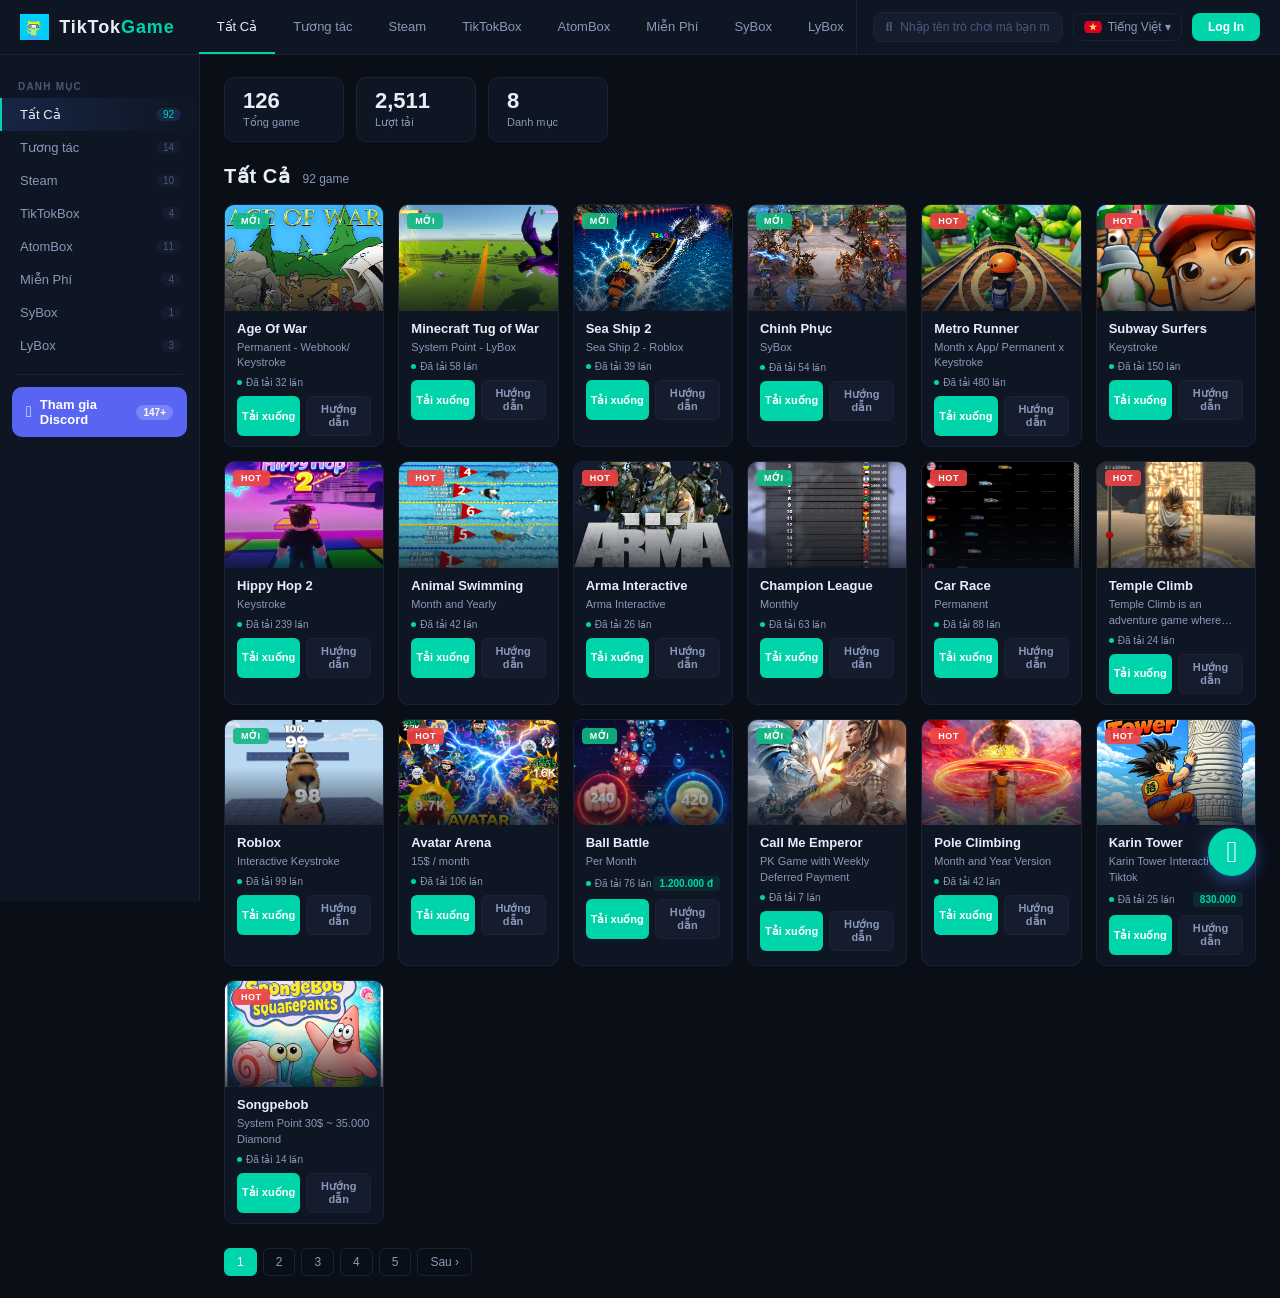
==== commit 348d244a: "Update index.html" ====
--- a/index.html
+++ b/index.html
@@ -536,7 +536,26 @@
               <button class="download-btn">Tải xuống</button>
               <button class="document-btn">Hướng dẫn</button>
             </div>
-          </div>      
+          </div>
+        </div>
+                <div class="game-card" data-id="1773084220869" data-category="all" data-document="https://cjasq16hqe5.sg.larksuite.com/docx/FcBLd2qANo7tTdxrm79lD1ZOg08?from=from_copylink" data-download="https://cjasq16hqe5.sg.larksuite.com/docx/FcBLd2qANo7tTdxrm79lD1ZOg08?from=from_copylink" data-name-vi="Temple Climb" data-name-en="Temple Climb" data-video="uploads/1773084220869_templeclimb.mp4">
+          <div class="game-badge badge-hot">Hot</div>          <div class="card-thumb">
+            <img src="./1773084220869_templeclimb.png" alt="Temple Climb" loading="lazy">
+            <div class="thumb-overlay"></div>
+            <video class="game-video" loop="" muted="" preload="none"><div data-wxt-integrated="" class="youtube-dubbing-button"></div></video>
+          </div>
+          <div class="card-body">
+            <div class="card-name">Temple Climb</div>
+                        <div class="card-desc">Temple Climb is an adventure game where players use keyboard shortcuts to activate special characters, powers, and abilities.</div>
+                        <div class="card-meta">
+              <span class="card-dl">Đã tải 24 lần</span>
+                          </div>
+                        <div class="card-actions">
+              <button class="download-btn">Tải xuống</button>
+              <button class="document-btn">Hướng dẫn</button>
+            </div>
+          </div>
+        </div>
                 <div class="game-card" data-id="1773704204670" data-category="all" data-document="" data-download="" data-name-vi="Roblox" data-name-en="Roblox" data-video="uploads/1773704204670_Video Roblox.mp4">
           <div class="game-badge badge-new">Mới</div>          <div class="card-thumb">
             <img src="./1773704204670_Roblox2.png" alt="Roblox" loading="lazy">
